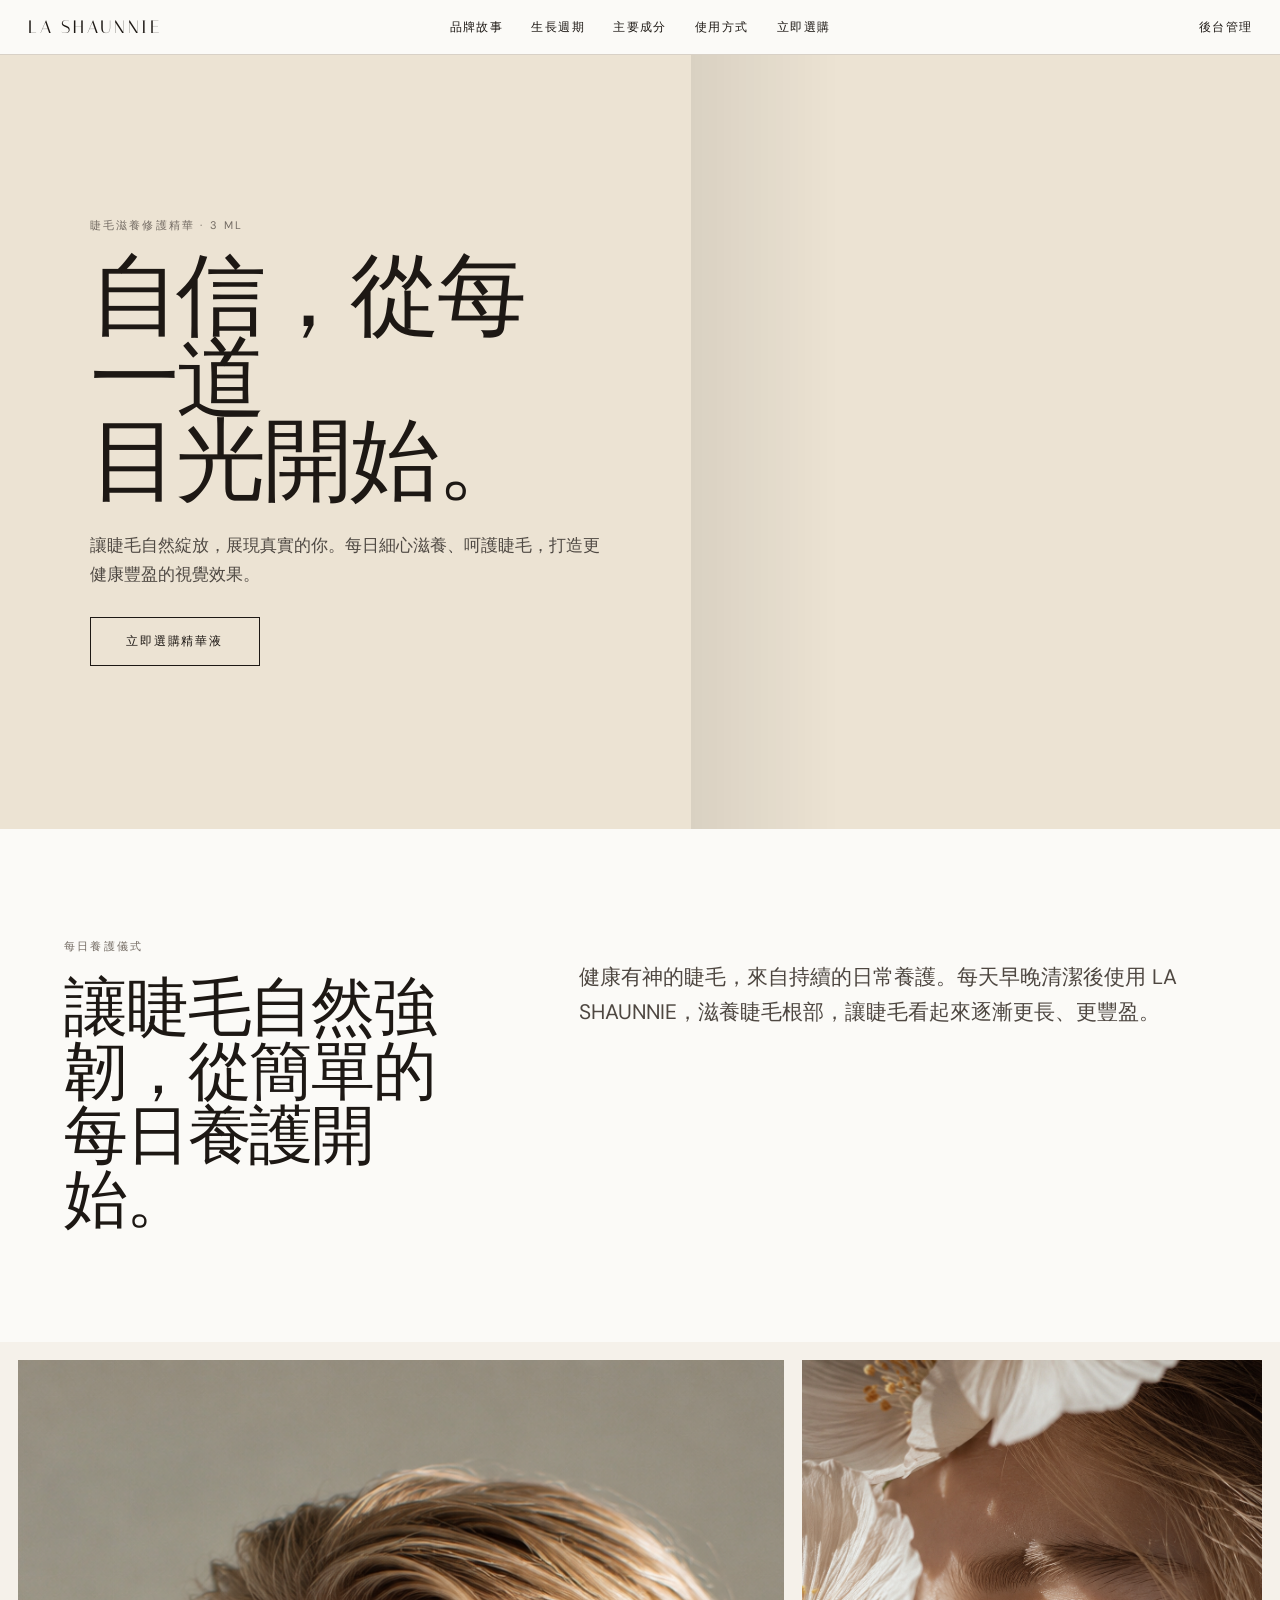
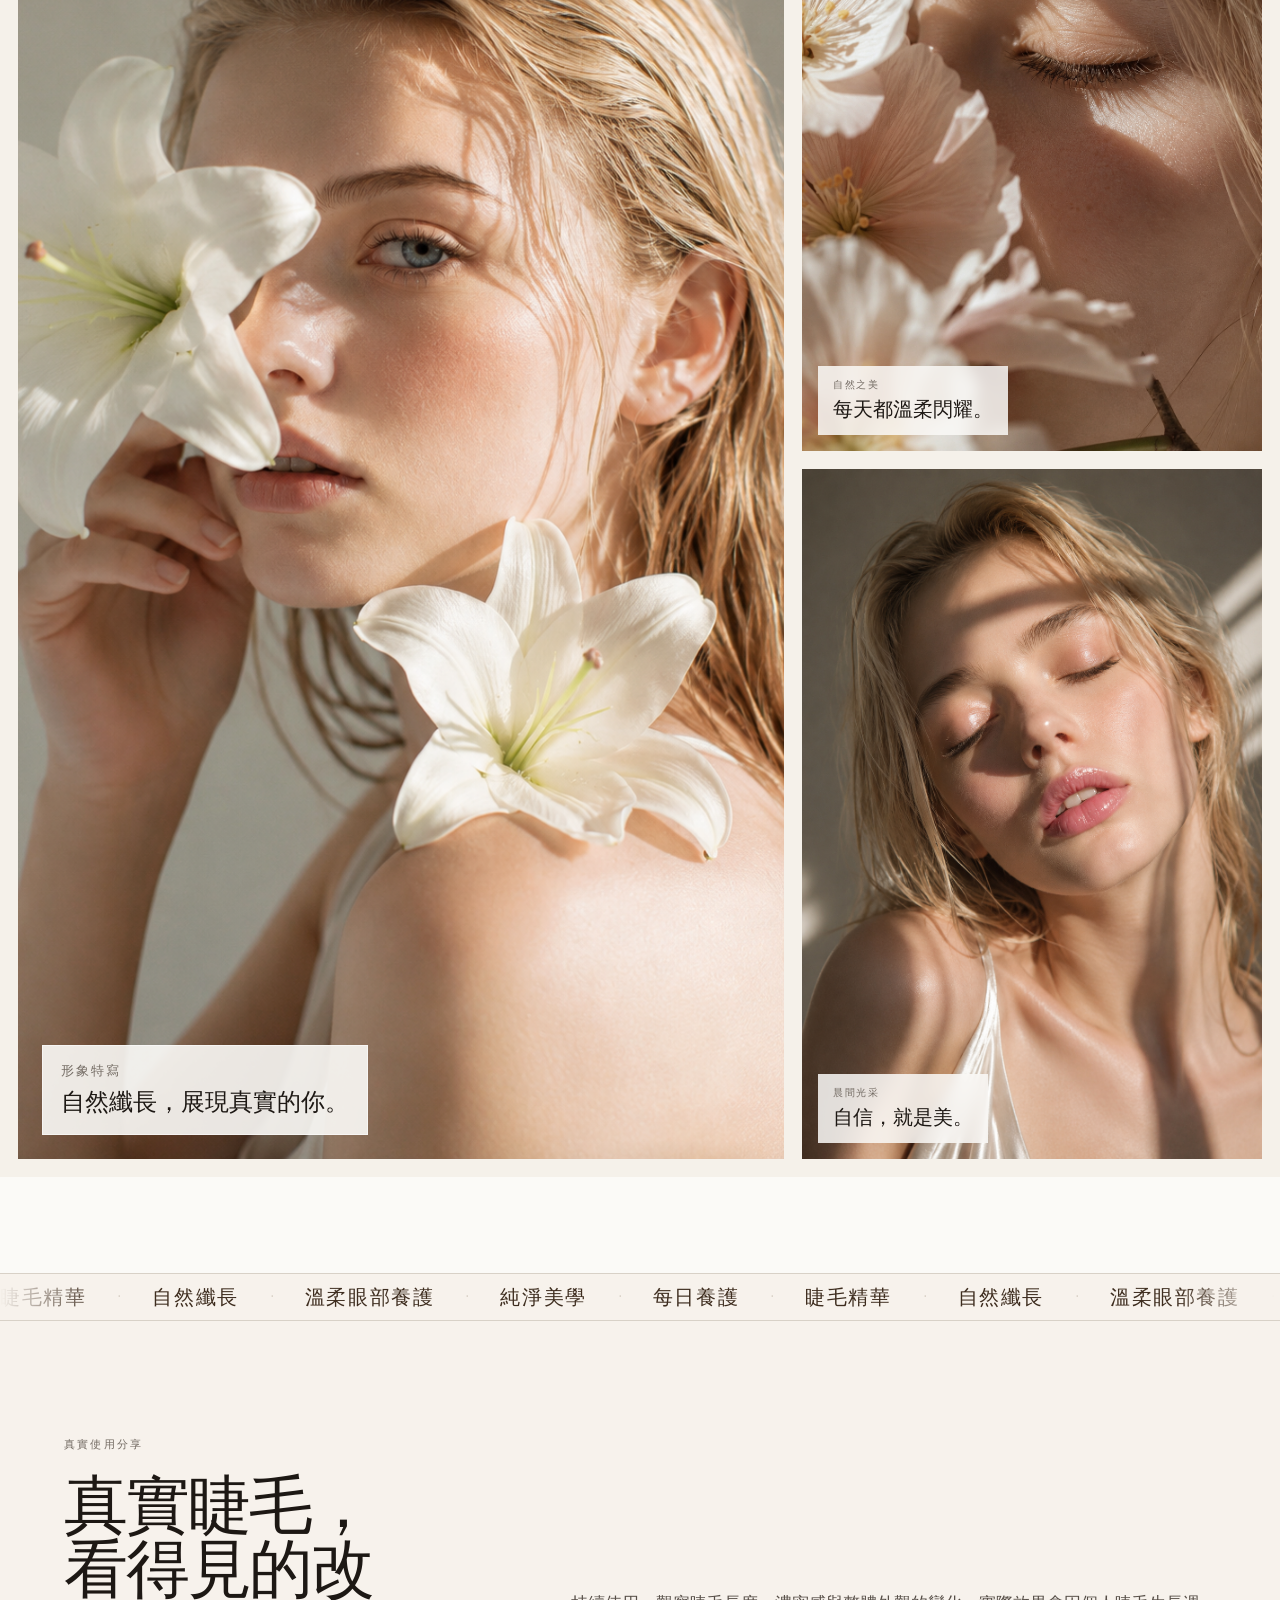
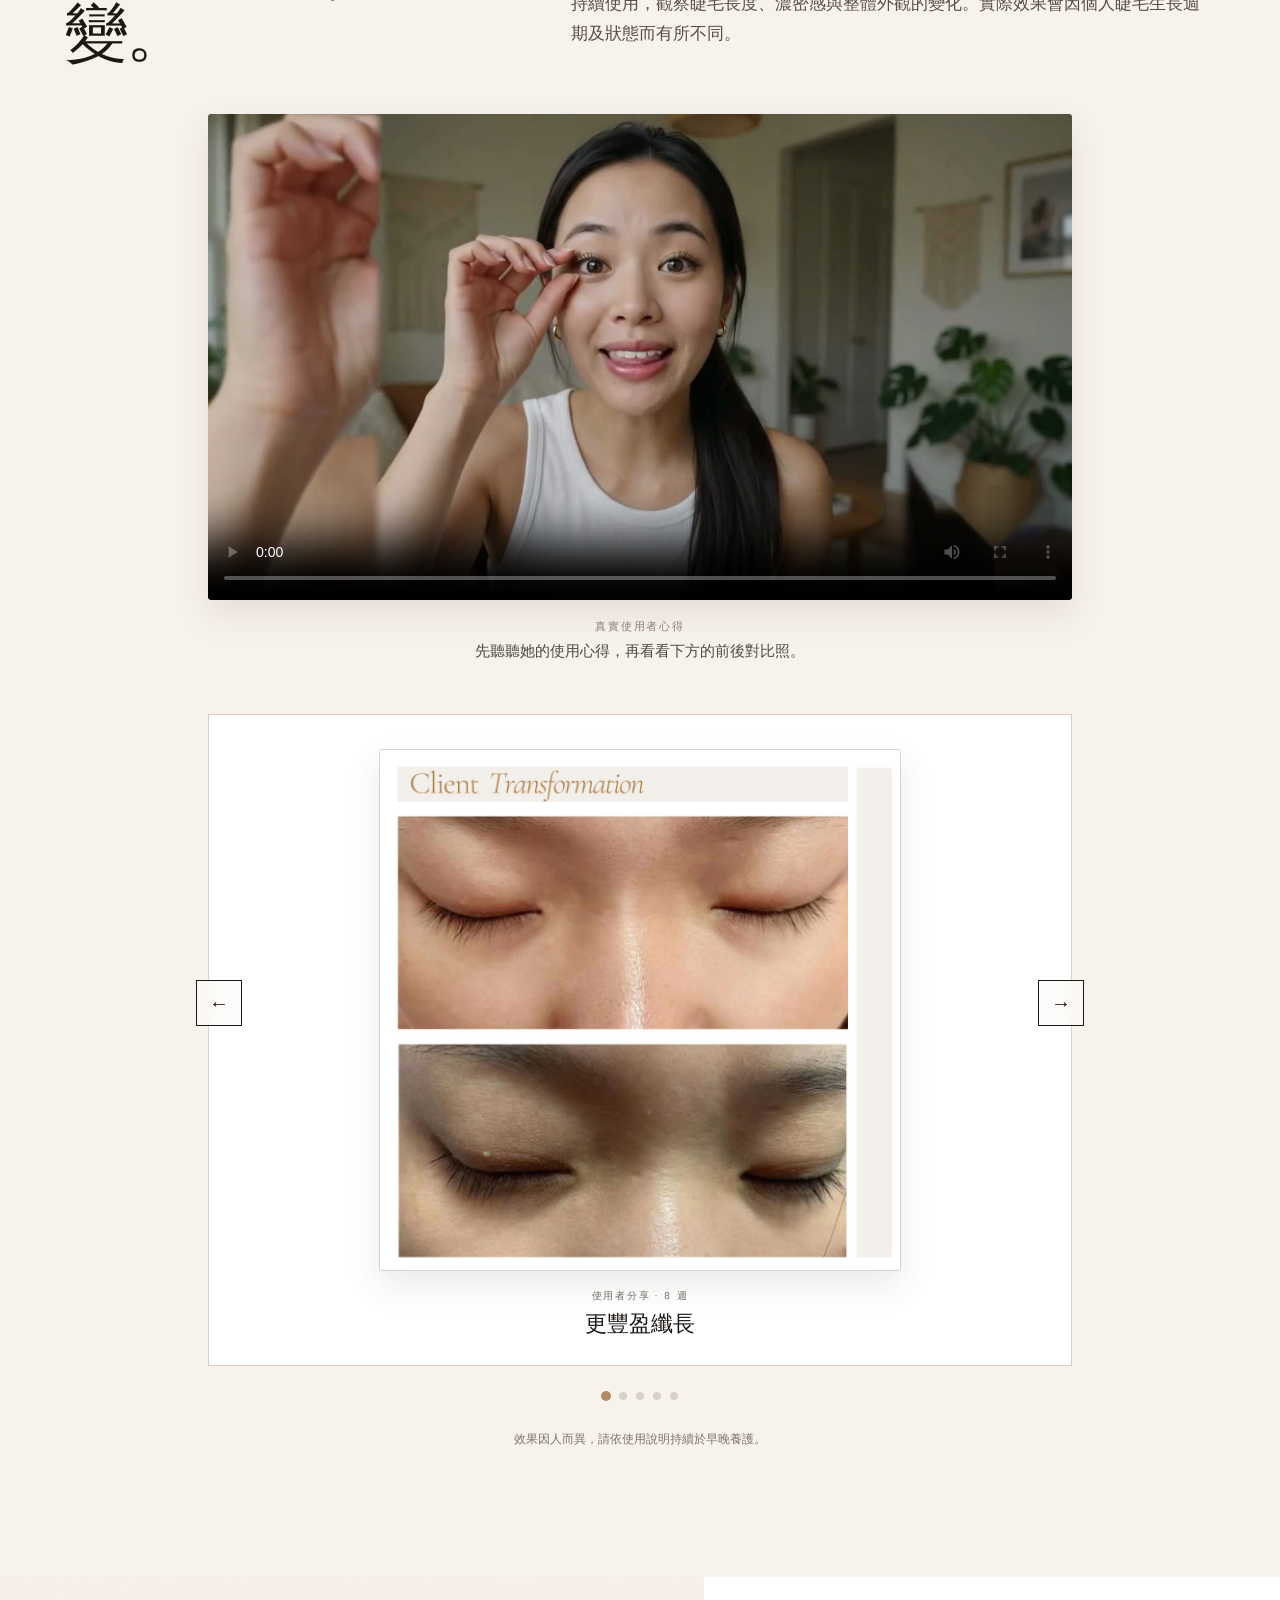
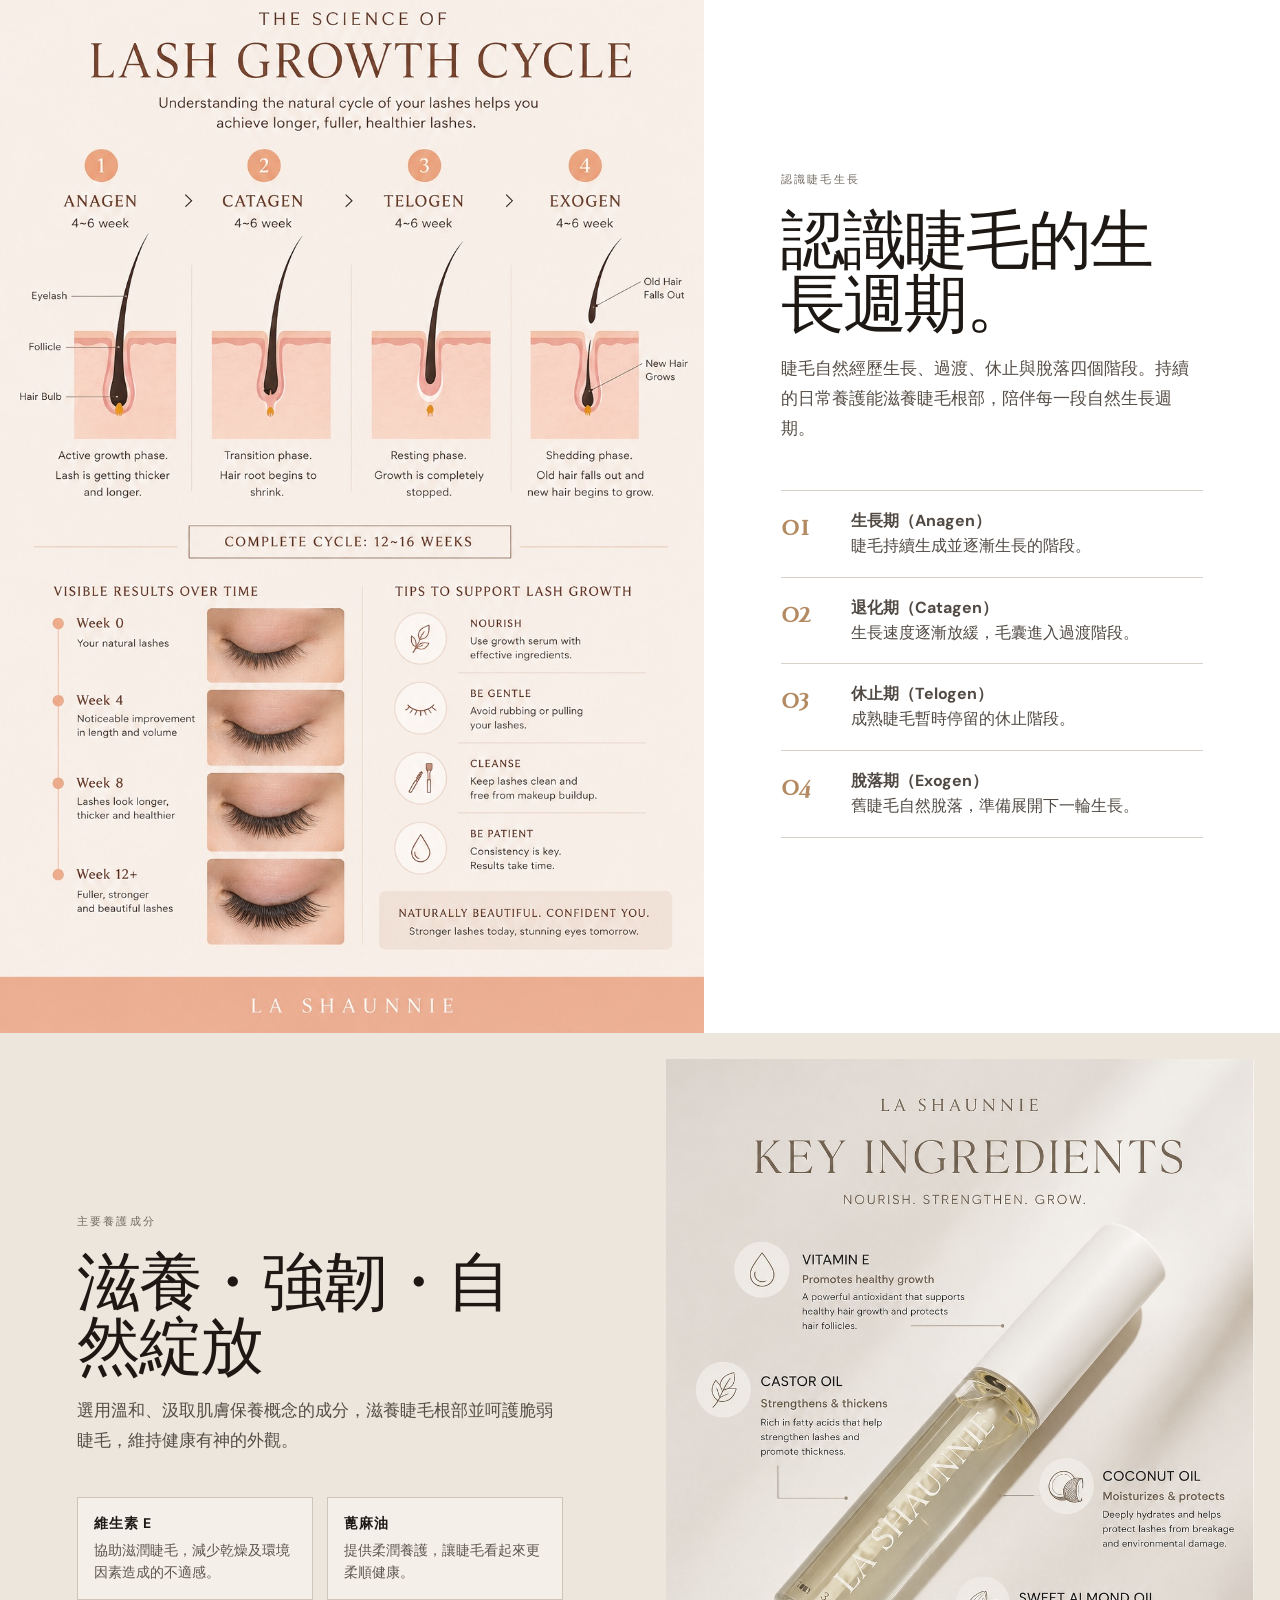
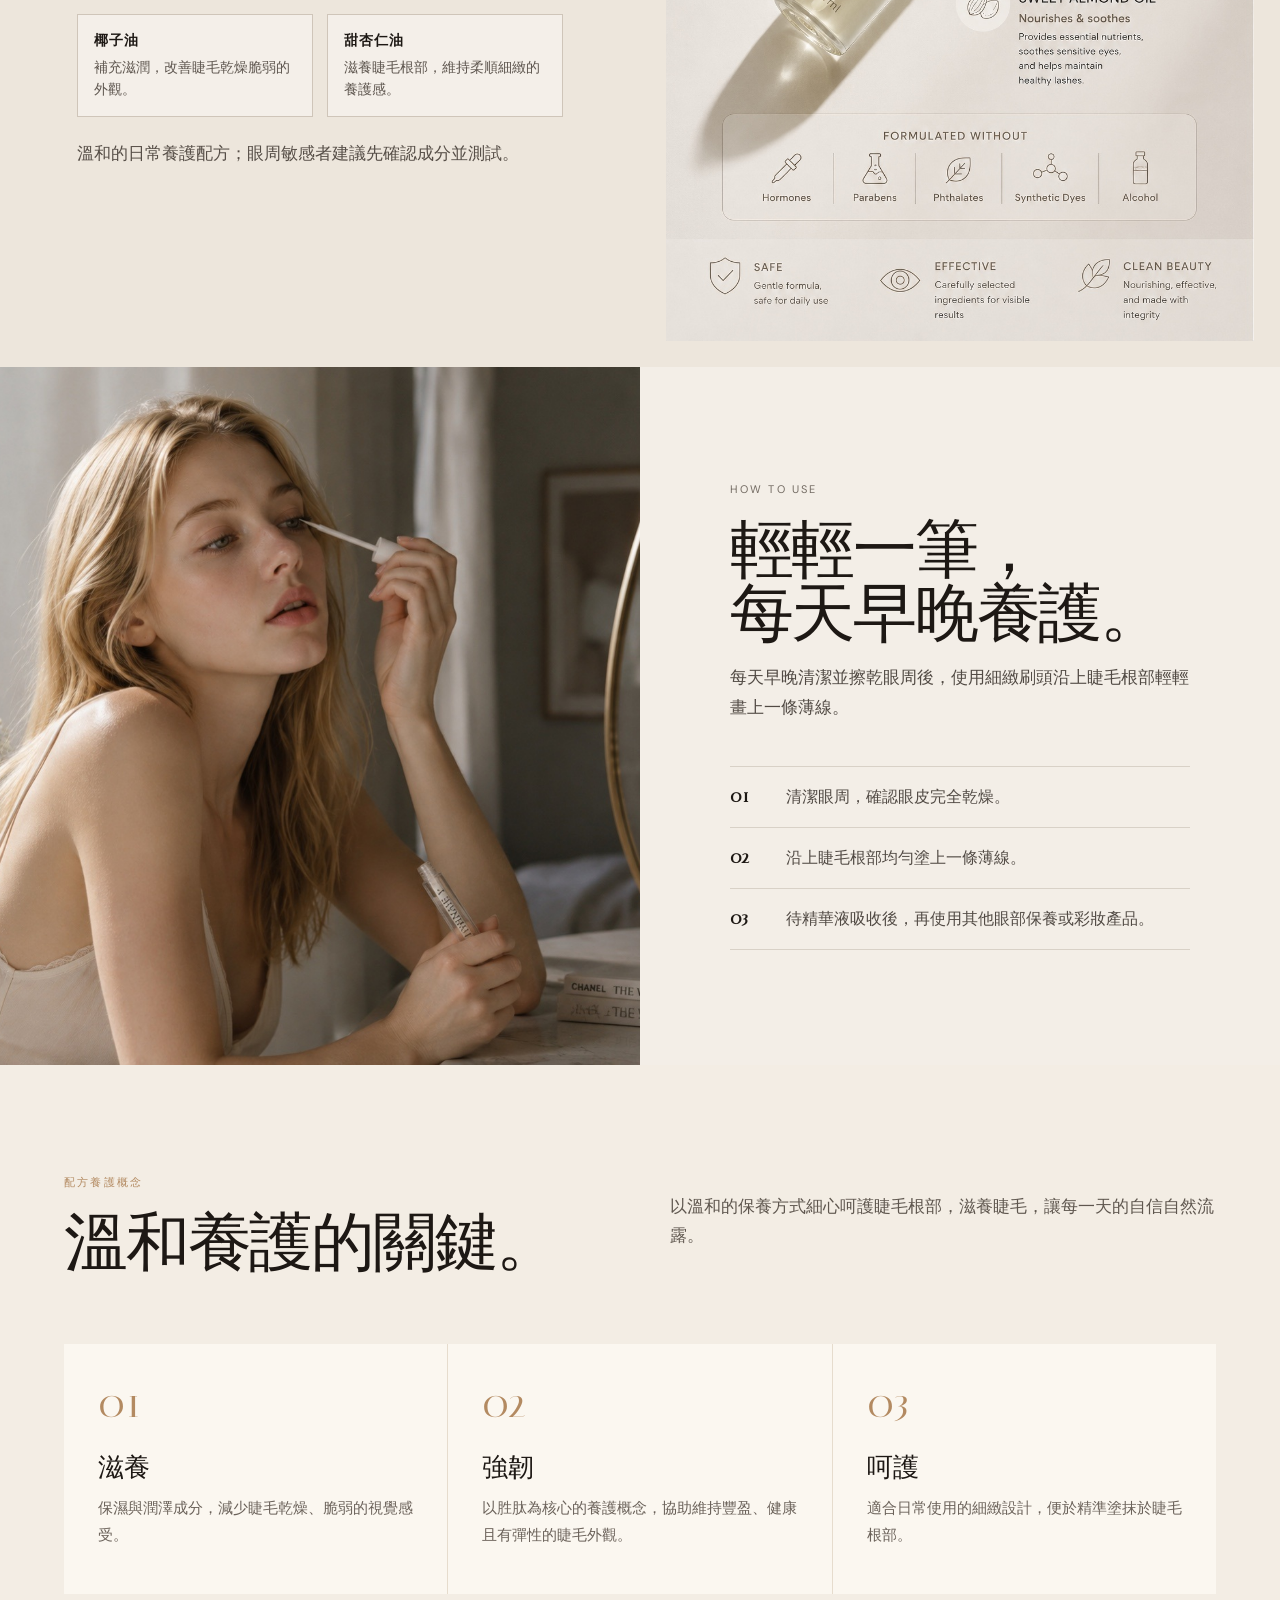
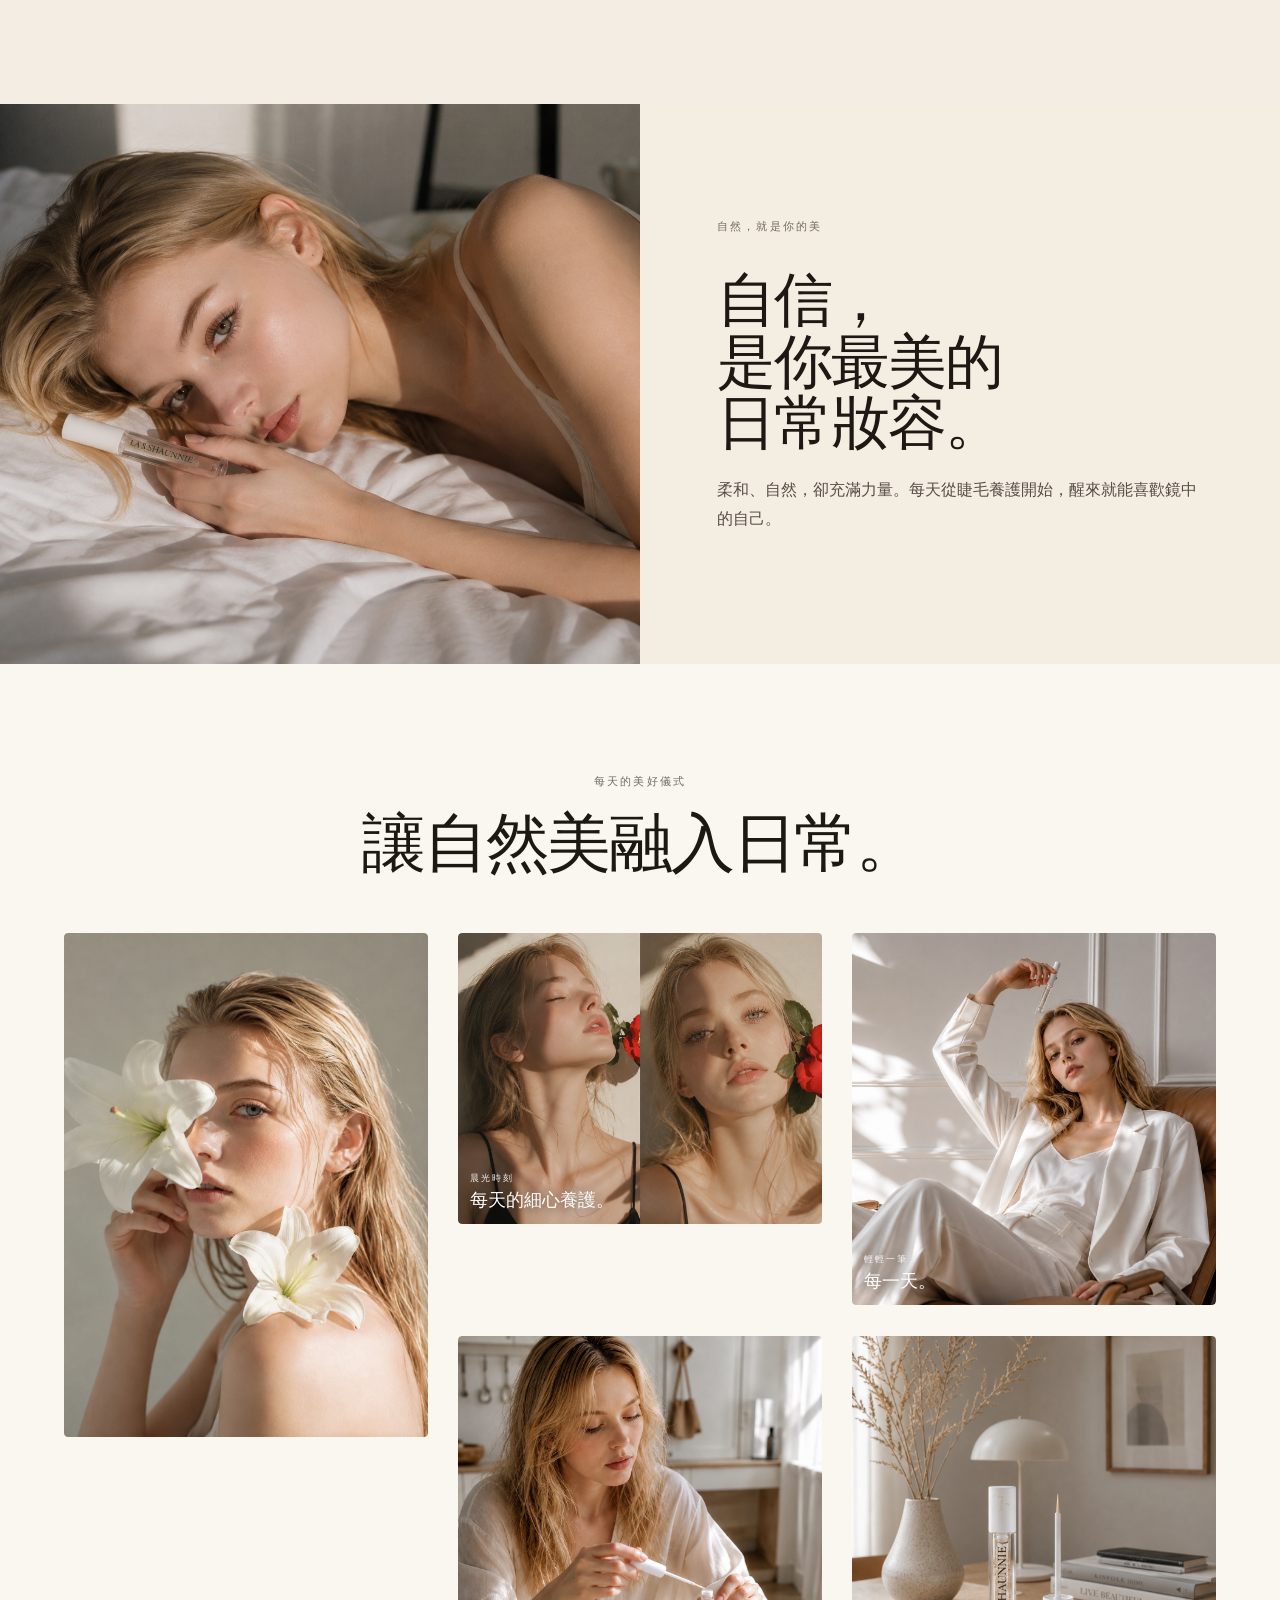
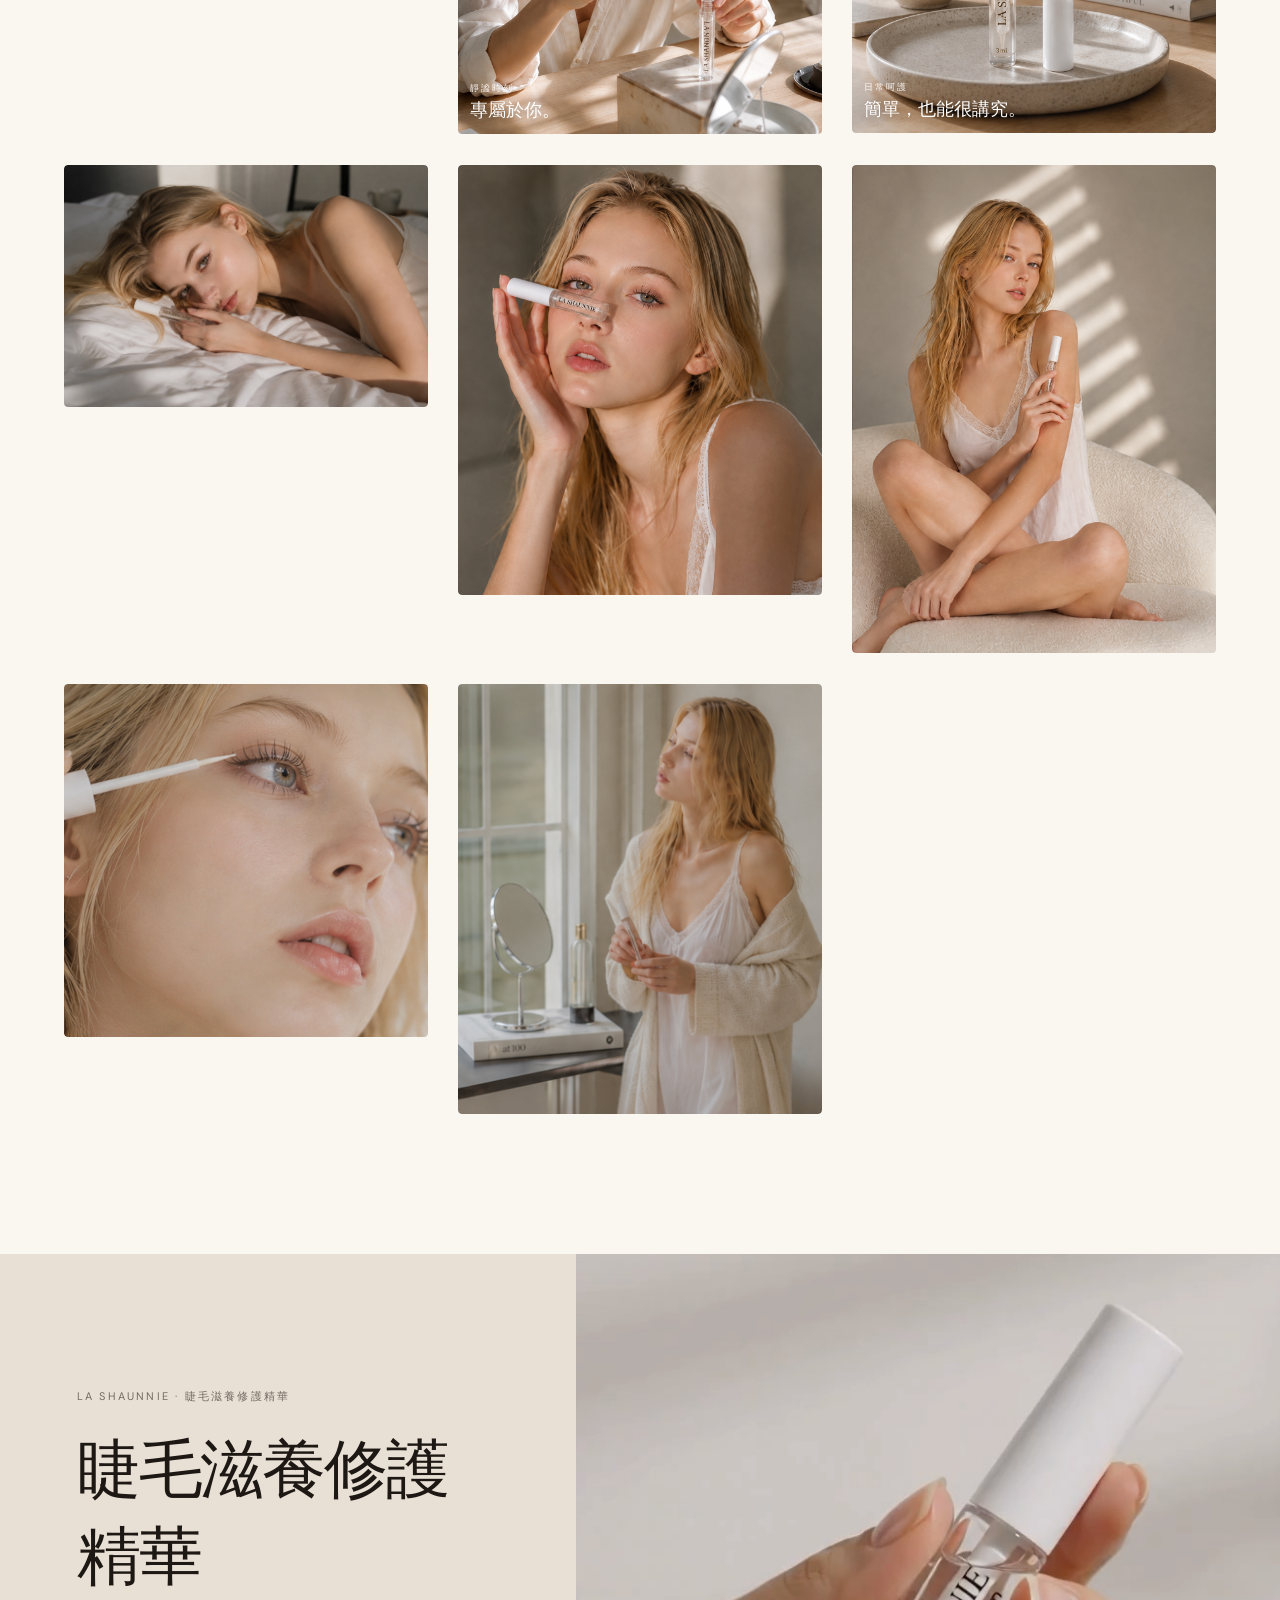
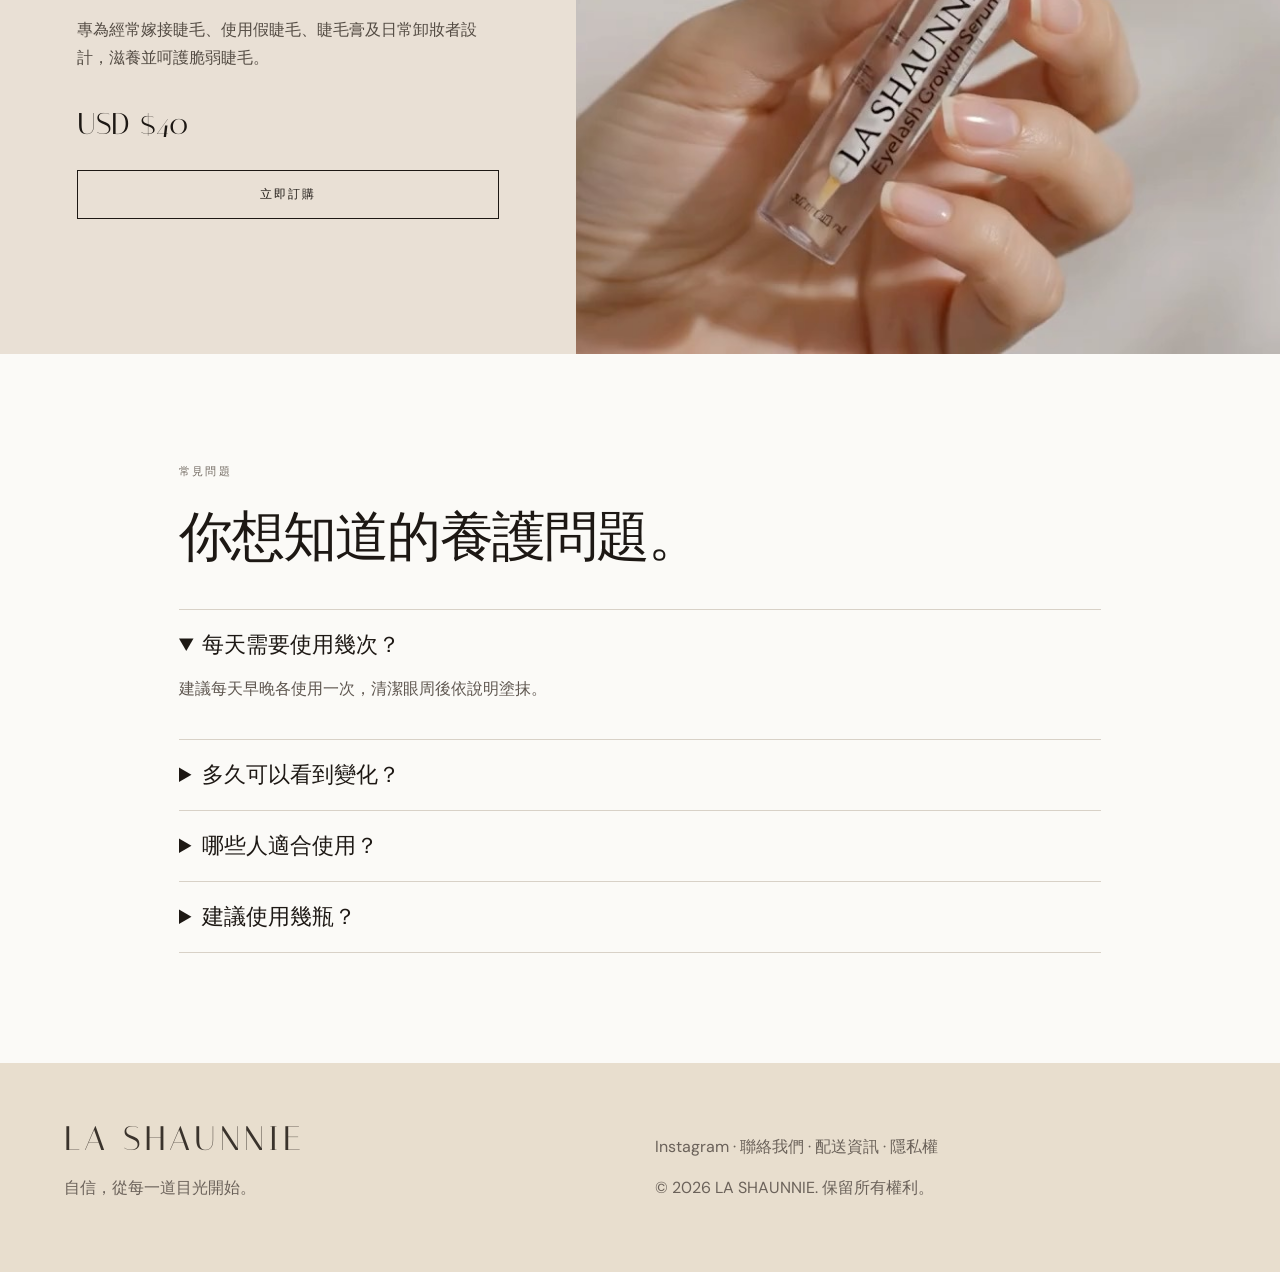
==== index.html @ cc683fc0 "localize LA SHAUNNIE storefront to Traditional Chinese" ====
<!DOCTYPE html>
<html lang="zh-Hant">
<head>
<!-- Standalone single-file version: all images are embedded as Base64 data URIs. -->
<meta charset="UTF-8">
<meta name="viewport" content="width=device-width,initial-scale=1">
<title>LA SHAUNNIE｜睫毛滋養修護精華</title>
<meta name="description" content="LA SHAUNNIE 睫毛滋養修護精華，日常呵護睫毛根部，滋養脆弱睫毛，打造自然有神的雙眸。了解成分、使用方式及真實使用者分享。">
<link rel="preconnect" href="https://fonts.googleapis.com">
<link rel="preconnect" href="https://fonts.gstatic.com" crossorigin>
<link href="https://fonts.googleapis.com/css2?family=DM+Sans:wght@300;400;500&family=Italiana&display=swap" rel="stylesheet">
<style>
:root{
  --ink:#1d1814;--ivory:#f5f1ea;--paper:#fbfaf7;--tan:#d7c5ad;
  --line:#d8d1c7;--muted:#736b63;--accent:#b38a61;
}
*{box-sizing:border-box} html{scroll-behavior:smooth}
body{margin:0;background:var(--paper);color:var(--ink);font-family:"DM Sans",Arial,Helvetica,sans-serif}
img{display:block;width:100%;height:100%;object-fit:cover}
a{text-decoration:none;color:inherit}
header{
  position:sticky;top:0;z-index:20;display:grid;grid-template-columns:1fr auto 1fr;
  align-items:center;padding:16px 28px;background:rgba(251,250,247,.92);
  backdrop-filter:blur(14px);border-bottom:1px solid var(--line)
}
.logo{font-family:"Italiana",Georgia,serif;letter-spacing:.15em;font-size:18px}
nav{display:flex;gap:28px;font-size:12px;letter-spacing:.12em;text-transform:uppercase}
.actions{text-align:right;font-size:12px;letter-spacing:.1em;text-transform:uppercase}
.hero{min-height:86vh;display:grid;grid-template-columns:1.08fr .92fr;background:#eee7dd}
.hero-copy{display:flex;flex-direction:column;justify-content:center;padding:7vw}
.eyebrow{font-size:11px;letter-spacing:.2em;text-transform:uppercase;color:var(--muted);margin-bottom:22px}
h1,h2,h3{font-family:"Italiana",Georgia,serif;font-weight:400;margin:0}
h1{font-size:clamp(48px,7vw,110px);line-height:.92;letter-spacing:-.045em}
.hero-copy p{max-width:520px;font-size:17px;line-height:1.7;color:#4f4943;margin:28px 0}
.btn{display:inline-flex;align-items:center;justify-content:center;min-width:170px;padding:15px 24px;border:1px solid var(--ink);font-size:12px;letter-spacing:.15em;text-transform:uppercase}
.hero-media{position:relative;overflow:hidden}
.hero-media:after{content:"";position:absolute;inset:0;background:linear-gradient(90deg,rgba(0,0,0,.08),transparent 25%)}
.section{padding:110px 5vw}
.intro{display:grid;grid-template-columns:.8fr 1.2fr;gap:7vw;align-items:start}
.intro h2{font-size:clamp(42px,5vw,78px);line-height:1}
.intro p{font-size:21px;line-height:1.65;color:#4e4741;max-width:740px}
.editorial{display:grid;grid-template-columns:1.25fr .75fr;gap:18px;background:var(--ivory);padding:18px}
.editorial-main{min-height:720px;position:relative}
.editorial-side{display:grid;grid-template-rows:1fr 1fr;gap:18px}
.caption{
  position:absolute;left:24px;bottom:24px;background:rgba(251,250,247,.9);
  padding:16px 18px;max-width:330px;border:1px solid rgba(255,255,255,.55)
}
.caption small{display:block;text-transform:uppercase;letter-spacing:.16em;margin-bottom:6px;color:var(--muted)}
.caption strong{font-family:"Italiana",Georgia,serif;font-weight:400;font-size:24px}
.split{display:grid;grid-template-columns:1fr 1fr;min-height:680px}
.split-copy{padding:9vw 7vw;display:flex;flex-direction:column;justify-content:center;background:#f3eee7}
.split-copy h2{font-size:clamp(42px,5vw,78px);line-height:1}
.split-copy p{font-size:17px;line-height:1.75;color:#514a44;max-width:560px}
.steps{margin-top:26px;border-top:1px solid var(--line)}
.step{display:grid;grid-template-columns:38px 1fr;gap:18px;padding:18px 0;border-bottom:1px solid var(--line)}
.step b{font-family:"Italiana",Georgia,serif;font-size:18px}
.step span{line-height:1.5;color:#514a44}
.science{background:#20221f;color:white;padding:110px 5vw}
.science-head{display:grid;grid-template-columns:1fr 1fr;gap:60px;margin-bottom:70px}
.science h2{font-size:clamp(44px,5vw,80px);line-height:.98}
.science p{color:#d6d6d0;line-height:1.75;font-size:17px}
.ingredients{display:grid;grid-template-columns:repeat(3,1fr);gap:1px;background:#555}
.ingredient{background:#2a2d29;padding:34px;min-height:250px}
.ingredient .num{font-family:"Italiana",Georgia,serif;font-size:42px;color:#cab69b}
.ingredient h3{font-size:26px;margin:22px 0 10px}
.ingredient p{font-size:15px;margin:0;color:#c9cbc6}
.gallery{display:grid;grid-template-columns:1.2fr .8fr .8fr;grid-auto-rows:330px;gap:12px;padding:12px}
.gallery .tall{grid-row:span 2}
.gallery .wide{grid-column:span 2}
.product-band{display:grid;grid-template-columns:.9fr 1.1fr;background:#e9e0d5;min-height:700px}
.product-copy{padding:8vw 6vw;display:flex;flex-direction:column;justify-content:center}
.product-copy h2{font-size:clamp(44px,5vw,78px)}
.product-copy p{line-height:1.75;color:#544c44;max-width:520px}
.price{font-family:"Italiana",Georgia,serif;font-size:30px;margin:18px 0 28px}
.faq{max-width:1050px;margin:auto;padding:110px 5vw}
.faq h2{font-size:54px;margin-bottom:35px}
details{border-top:1px solid var(--line);padding:20px 0}
details:last-child{border-bottom:1px solid var(--line)}
summary{cursor:pointer;font-family:"Italiana",Georgia,serif;font-size:22px}
details p{max-width:760px;line-height:1.65;color:#5f5750}
footer{padding:55px 5vw;background:#171512;color:#eee8df;display:grid;grid-template-columns:1fr 1fr;gap:30px}
footer .brand{font-family:"Italiana",Georgia,serif;font-size:34px;letter-spacing:.12em}
footer p{color:#aaa39b;max-width:480px;line-height:1.6}
@media(max-width:900px){
  header{grid-template-columns:1fr auto} nav{display:none}.actions{display:none}
  .hero,.intro,.editorial,.split,.science-head,.product-band{grid-template-columns:1fr}
  .hero-media{min-height:65vh}.editorial-main{min-height:560px}.editorial-side{grid-template-columns:1fr 1fr;grid-template-rows:none}
  .ingredients{grid-template-columns:1fr}.gallery{grid-template-columns:1fr 1fr}.gallery .wide{grid-column:span 2}
}
@media(max-width:600px){
  .section,.science,.faq{padding:78px 22px}
  .hero-copy{padding:70px 24px}.hero{min-height:auto}
  .editorial{grid-template-columns:1fr}.editorial-side{grid-template-columns:1fr}.gallery{grid-template-columns:1fr}
  .gallery .wide,.gallery .tall{grid-column:auto;grid-row:auto}.gallery>*{min-height:380px}
  footer{grid-template-columns:1fr}
}

.results-section{padding:clamp(72px,9vw,126px) 5vw;background:#f7f2ec}
.results-head{display:grid;grid-template-columns:.8fr 1.2fr;gap:6vw;align-items:end;margin-bottom:46px}
.results-head h2,.cycle-copy h2,.ingredient-copy h2{font-size:clamp(42px,5vw,78px);line-height:1}
.results-head p,.cycle-copy p,.ingredient-copy p{font-size:17px;line-height:1.75;color:#564e47}
.result-grid{display:grid;grid-template-columns:repeat(3,1fr);gap:18px}
.result-card{background:#fff;border:1px solid var(--line)}
.result-card img{aspect-ratio:1/1;object-fit:cover}
.result-meta{padding:18px}
.result-meta small{display:block;text-transform:uppercase;letter-spacing:.16em;color:var(--muted);margin-bottom:6px}
.result-meta strong{font-family:"Italiana",Georgia,serif;font-weight:400;font-size:24px}
.disclaimer{margin-top:22px;font-size:12px;line-height:1.6;color:#7c746d}
.cycle-section{display:grid;grid-template-columns:1.1fr .9fr;min-height:760px;background:#fff;align-items:stretch}
.cycle-visual{background:#f2e9df;padding:0;display:flex;align-items:center;justify-content:center;overflow:hidden}
.cycle-visual img{width:100%;height:100%;object-fit:contain;object-position:center}
.cycle-copy{padding:8vw 6vw;display:flex;flex-direction:column;justify-content:center}
.cycle-points{margin-top:30px}
.cycle-point{display:grid;grid-template-columns:54px 1fr;gap:16px;padding:18px 0;border-top:1px solid var(--line)}
.cycle-point:last-child{border-bottom:1px solid var(--line)}
.cycle-point b{font-family:"Italiana",Georgia,serif;font-size:28px;color:var(--accent)}
.cycle-point span{line-height:1.55;color:#514a44}
.ingredient-feature{display:grid;grid-template-columns:1fr 1fr;background:#ede6dc;min-height:760px}
.ingredient-image{padding:26px;display:flex;align-items:center;justify-content:center}
.ingredient-image img{height:auto;max-height:100%;object-fit:contain}
.ingredient-copy{padding:8vw 6vw;display:flex;flex-direction:column;justify-content:center}
.ingredient-list{margin-top:24px;display:grid;grid-template-columns:1fr 1fr;gap:14px}
.ingredient-chip{padding:16px;border:1px solid #cfc5b9;background:rgba(255,255,255,.35)}
.ingredient-chip b{display:block;font-size:14px;letter-spacing:.08em;text-transform:uppercase;margin-bottom:6px}
.ingredient-chip span{font-size:14px;line-height:1.5;color:#5e564f}
@media(max-width:900px){
  .results-head,.cycle-section,.ingredient-feature{grid-template-columns:1fr}
  .result-grid{grid-template-columns:1fr}
  .cycle-visual,.ingredient-image{min-height:auto;padding:18px}.cycle-visual{overflow:visible}.cycle-visual img{height:auto;object-fit:contain}
  .ingredient-list{grid-template-columns:1fr}
}

/* ===== Motion layer (from UI DEMO) ===== */
body.loading{overflow:hidden}
.loader{position:fixed;inset:0;background:#ece3d3;color:var(--ink);z-index:9999;display:grid;place-items:center;transition:opacity .8s ease,visibility .8s ease}
.loader.hidden{opacity:0;visibility:hidden}
.loader-inner{text-align:center}
.loader-logo{font-family:"Italiana",Georgia,serif;letter-spacing:.16em;font-size:clamp(34px,7vw,86px);opacity:0;animation:logoIn 1.6s .15s forwards}
.loader-line{width:0;height:1px;background:var(--ink);margin:26px auto 0;animation:lineIn 1.5s .45s forwards}
.loader-copy{margin-top:18px;font-size:10px;letter-spacing:.35em;text-transform:uppercase;opacity:0;animation:fadeIn 1.2s .8s forwards}
@keyframes logoIn{from{opacity:0;filter:blur(12px)}to{opacity:1;filter:blur(0)}}
@keyframes lineIn{to{width:170px}}
@keyframes fadeIn{to{opacity:.65}}

/* nav scroll shrink */
header{transition:padding .35s ease,box-shadow .35s ease}
header.scrolled{padding-top:9px;padding-bottom:9px;box-shadow:0 1px 0 var(--line)}

/* hero — beige base + slow zoom */
.hero{background:#ece3d3}
.hero-media video{width:100%;height:100%;object-fit:cover;display:block;animation:heroZoom 16s ease-out forwards}
@keyframes heroZoom{from{transform:scale(1)}to{transform:scale(1.08)}}

/* hero copy entrance (after loader) */
.hero-copy .eyebrow,.hero-copy h1,.hero-copy p,.hero-copy>div{opacity:0;animation:heroUp .9s ease forwards}
.hero-copy .eyebrow{animation-delay:2.05s}
.hero-copy h1{animation-delay:2.2s}
.hero-copy p{animation-delay:2.4s}
.hero-copy>div{animation-delay:2.55s}
@keyframes heroUp{from{opacity:0;transform:translateY(24px)}to{opacity:1;transform:none}}

/* button + hover transitions */
.btn{transition:transform .3s ease,background .3s ease,color .3s ease}
.btn:hover{transform:translateY(-2px);background:var(--ink);color:var(--paper)}
.result-card,.gallery>*,.product-band,.editorial-main,.editorial-side>*{overflow:hidden}
.result-card img,.gallery img,.product-band img,.ingredient-image img,.editorial img{transition:transform .6s ease}
.result-card:hover img,.gallery>*:hover img,.editorial-main:hover img,.editorial-side>*:hover img{transform:scale(1.05)}
.product-band:hover img,.ingredient-feature:hover .ingredient-image img{transform:scale(1.03)}
.step{transition:background .3s ease}
.step:hover{background:#efe4d8}
.ingredient-chip{transition:background .25s ease,transform .25s ease}
.ingredient-chip:hover{background:rgba(255,255,255,.7);transform:translateY(-2px)}
.ingredient{transition:background .25s ease}
.ingredient:hover{background:#33362f}

/* reveal on scroll */
.reveal{opacity:0;transform:translateY(30px);transition:opacity .8s ease,transform .8s ease}
.reveal.visible{opacity:1;transform:none}

@media (prefers-reduced-motion: reduce){
  .reveal{opacity:1;transform:none;transition:none}
  .hero-media video,.hero-copy .eyebrow,.hero-copy h1,.hero-copy p,.hero-copy>div{animation:none;opacity:1}
  .loader{display:none}
}

/* ===== Soft redesign: remove dark blocks, add lifestyle ===== */
.science{background:#f3ede4;color:var(--ink)}
.science p{color:#5f574f}
.science .ingredients{background:#e6dccd}
.science .ingredient{background:#fbf7f0}
.science .ingredient:hover{background:#fffdf9}
.science .ingredient .num{color:var(--accent)}
.science .ingredient h3{color:var(--ink)}
.science .ingredient p{color:#6b625a}
.science .eyebrow{color:var(--accent)!important}
footer{background:#e8dece;color:#3a332c}
footer p{color:#6b625a}

/* editorial mood cells + captions */
.editorial-side .ed-cell{position:relative;overflow:hidden}
.editorial-side .ed-cell img{width:100%;height:100%;object-fit:cover}
.img-note{position:absolute;left:16px;bottom:16px;background:rgba(251,250,247,.86);backdrop-filter:blur(6px);padding:12px 15px;max-width:74%}
.img-note small{display:block;text-transform:uppercase;letter-spacing:.16em;font-size:10px;color:var(--muted);margin-bottom:4px}
.img-note b{font-family:"Italiana",Georgia,serif;font-weight:400;font-size:20px}

/* Confidence band */
.confidence{display:grid;grid-template-columns:1fr 1fr;background:#f4ede2;min-height:560px}
.confidence-media{overflow:hidden}
.confidence-media img{width:100%;height:100%;object-fit:cover;transition:transform .6s ease}
.confidence:hover .confidence-media img{transform:scale(1.04)}
.confidence-copy{padding:8vw 6vw;display:flex;flex-direction:column;justify-content:center}
.confidence-copy h2{font-family:"Italiana",Georgia,serif;font-weight:400;font-size:clamp(38px,4.6vw,70px);line-height:1.04;margin:14px 0 0}
.confidence-copy p{font-size:16px;line-height:1.8;color:#564e47;max-width:500px;margin-top:22px}

/* Lifestyle gallery — irregular collage with no fixed image heights */
.life{padding:110px 5vw;background:#faf6f0}
.life-head{max-width:1050px;margin:0 auto 46px;text-align:center}
.life-head .eyebrow{color:var(--muted)}
.life-head h2{font-family:"Italiana",Georgia,serif;font-weight:400;font-size:clamp(40px,5vw,72px);line-height:1.02;margin:.25em 0 0}
.life-grid{display:grid;grid-template-columns:repeat(3,1fr);grid-template-areas:"portrait tray lash" "portrait vanity flat" "suit one two" "eight ten .";gap:clamp(20px,2.4vw,32px);max-width:1320px;margin:0 auto;padding:10px 0 30px;align-items:start}
.life-item{position:relative;display:block;min-width:0;margin:0;background:#efe7db;border-radius:4px;overflow:hidden;transition:opacity .8s ease,transform .8s cubic-bezier(.22,.61,.36,1),box-shadow .35s ease}
.li-portrait{grid-area:portrait}
.li-tray{grid-area:tray}
.li-lash{grid-area:lash}
.li-vanity{grid-area:vanity}
.li-flat{grid-area:flat}
.li-suit{grid-area:suit}
.life-item:nth-child(7){grid-area:one}
.life-item:nth-child(8){grid-area:two}
.life-item:nth-child(9){grid-area:eight}
.life-item:nth-child(10){grid-area:ten}
.life-item img{display:block;width:100%;height:auto;max-height:520px;object-fit:contain;border-radius:4px;transition:none;background:#efe7db}
.life-item:hover{z-index:4;box-shadow:0 18px 38px rgba(62,45,31,.16);transform:translateY(-6px)}
.life-item:hover img{transform:none}
.life-item.reveal{opacity:0;transform:translateY(34px)}
.life-item.reveal.visible{opacity:1;transform:translateY(0)}
.life-item:nth-child(2){transition-delay:.08s}.life-item:nth-child(3){transition-delay:.16s}.life-item:nth-child(4){transition-delay:.24s}
.life-item:nth-child(5){transition-delay:.32s}.life-item:nth-child(6){transition-delay:.4s}.life-item:nth-child(7){transition-delay:.48s}
.life-item:nth-child(8){transition-delay:.56s}.life-item:nth-child(9){transition-delay:.64s}.life-item:nth-child(10){transition-delay:.72s}
.life-cap{position:absolute;left:12px;right:12px;bottom:12px;color:#fff;font-family:"Italiana",Georgia,serif;font-size:18px;text-shadow:0 1px 14px rgba(0,0,0,.5)}
.life-cap small{display:block;font-family:"DM Sans",sans-serif;font-size:9px;letter-spacing:.2em;text-transform:uppercase;opacity:.92;margin-bottom:3px}
@media(max-width:900px){
  .confidence{grid-template-columns:1fr}.confidence-media{min-height:420px}
  .life-grid{grid-template-columns:repeat(2,minmax(0,1fr));grid-template-areas:"portrait portrait" "tray lash" "vanity flat" "suit one" "two eight" "ten .";gap:16px}.life-item{margin-top:0!important}
}
@media(max-width:560px){
  .life-grid{grid-template-columns:1fr;grid-template-areas:"portrait" "tray" "lash" "vanity" "flat" "suit" "one" "two" "eight" "ten";gap:14px}.life-item{margin-top:0!important}.life-cap{font-size:15px;left:8px;right:8px;bottom:8px}
}

/* ===== Carousel (before/after + lifestyle) ===== */
.carousel{position:relative;max-width:1100px;margin:40px auto 0}
.car-viewport{overflow:hidden}
.car-track{display:flex;transition:transform .65s cubic-bezier(.22,.61,.36,1);will-change:transform}
.car-slide{min-width:100%;display:flex;justify-content:center;padding:0 12px}
.rc,.ls{margin:0;text-align:center}
.rc img{max-width:min(86vw,440px);width:auto;height:auto;max-height:66vh;display:block;margin:0 auto;background:#fff;border:1px solid var(--line);border-radius:2px}
.ls img{max-width:min(88vw,600px);width:auto;height:auto;max-height:70vh;display:block;margin:0 auto;border-radius:2px}
.rc figcaption,.ls figcaption{margin-top:18px}
.rc figcaption small,.ls figcaption small{display:block;text-transform:uppercase;letter-spacing:.18em;font-size:10px;color:var(--muted);margin-bottom:6px}
.rc figcaption strong,.ls figcaption strong{font-family:"Italiana",Georgia,serif;font-weight:400;font-size:24px}
.car-arrow{position:absolute;top:44%;transform:translateY(-50%);width:46px;height:46px;border:1px solid var(--ink);background:rgba(251,250,247,.72);backdrop-filter:blur(6px);color:var(--ink);cursor:pointer;font-size:20px;line-height:1;z-index:3;transition:background .25s ease,transform .25s ease}
.car-arrow:hover{background:var(--ink);color:var(--paper)}
.car-arrow.prev{left:6px}.car-arrow.next{right:6px}
.car-dots{display:flex;gap:9px;justify-content:center;margin-top:26px}
.car-dots button{width:8px;height:8px;border-radius:50%;border:0;background:var(--line);cursor:pointer;padding:0;transition:background .25s ease,transform .25s ease}
.car-dots button.active{background:var(--accent);transform:scale(1.25)}
.results-section .disclaimer{text-align:center;margin-top:30px}
@media(max-width:560px){.car-arrow{width:40px;height:40px;font-size:18px}}
@media (prefers-reduced-motion: reduce){.car-track{transition:none}}

/* Before / after carousel uses the supplied image proportions without cropping. */
.results-carousel{max-width:900px;margin:clamp(28px,4vw,52px) auto 0;padding:0 18px}
.results-carousel .car-viewport{background:#fff;border:1px solid var(--line);padding:clamp(18px,3vw,34px) 0 26px}
.results-carousel .car-slide{padding:0 70px}
.results-carousel .rc{width:100%;margin:0;text-align:center}
.results-carousel .rc img{max-width:min(72vw,560px);max-height:58vh;width:auto;height:auto;object-fit:contain;background:#fff;margin:0 auto;box-shadow:0 14px 34px rgba(65,47,32,.1)}
.results-carousel .rc figcaption{margin-top:18px}
.results-carousel .rc figcaption strong{font-size:22px}
.results-carousel .car-arrow{top:42%}
@media(max-width:560px){.results-carousel{padding:0}.results-carousel .car-slide{padding:0 34px}.results-carousel .rc img{max-width:78vw;max-height:52vh}.results-carousel .car-viewport{padding-bottom:20px}}

/* ===== Testimonial video (between results-head and results-carousel) ===== */
.testimonial-video{max-width:900px;margin:clamp(32px,4vw,48px) auto 0;padding:0 18px}
.testimonial-video video{width:100%;height:auto;aspect-ratio:16/9;display:block;background:#000;border-radius:4px;box-shadow:0 14px 34px rgba(65,47,32,.1);overflow:hidden}
.testimonial-caption{text-align:center;margin-top:18px;color:#4f4943;font-size:15px;line-height:1.6}
.testimonial-caption small{display:block;letter-spacing:.18em;text-transform:uppercase;color:#8a7f74;font-size:11px;margin-bottom:4px}
@media(max-width:560px){.testimonial-video{padding:0}}

/* ===== Type-banner marquee (right-to-left) ===== */
.type-banner{background:#f7f2ec;border-top:1px solid var(--line);border-bottom:1px solid var(--line);overflow:hidden;padding:0;margin-top:96px;margin-bottom:0}
.marquee{position:relative;width:100%;overflow:hidden;display:flex;align-items:center;min-height:46px;mask-image:linear-gradient(90deg,transparent 0,#000 8%,#000 92%,transparent 100%);-webkit-mask-image:linear-gradient(90deg,transparent 0,#000 8%,#000 92%,transparent 100%)}
.marquee-track{display:inline-flex;align-items:center;gap:32px;white-space:nowrap;animation:marquee-rtl 32s linear infinite;will-change:transform}
.marquee-item{font-family:"Italiana",Georgia,serif;font-weight:400;font-size:clamp(15px,1.6vw,20px);line-height:1;letter-spacing:.08em;color:#3e2d1f}
.marquee-dot{font-family:"Italiana",Georgia,serif;font-size:clamp(15px,1.6vw,20px);line-height:1;color:#b9ad9f}
@keyframes marquee-rtl{from{transform:translateX(0)}to{transform:translateX(-50%)}}
.type-banner:hover .marquee-track{animation-play-state:paused}
@media (prefers-reduced-motion: reduce){.marquee-track{animation:none;transform:translateX(0)}}

/* Traditional Chinese typography */
body{font-family:"DM Sans","PingFang TC","Microsoft JhengHei","Noto Sans TC",Arial,sans-serif}
h1,h2,h3{font-family:"Italiana","Songti TC","Noto Serif TC","PMingLiU",Georgia,serif}
.hero-copy h1,.intro h2,.results-head h2,.cycle-copy h2,.ingredient-copy h2,.split-copy h2,.science h2,.confidence-copy h2,.life-head h2,.product-copy h2,.faq h2{letter-spacing:-.035em;overflow-wrap:anywhere}
</style>
</head>
<body class="loading">
<div class="loader"><div class="loader-inner"><div class="loader-logo">LA SHAUNNIE</div><div class="loader-line"></div><div class="loader-copy">睫毛滋養修護精華</div></div></div>
<header>
  <div class="logo">LA SHAUNNIE</div>
  <nav><a href="#story">品牌故事</a><a href="#cycle">生長週期</a><a href="#ingredients">主要成分</a><a href="#routine">使用方式</a><a href="#shop">立即選購</a></nav>
  <a class="actions" href="admin.html">後台管理</a>
</header>

<section class="hero">
  <div class="hero-copy">
    <div class="eyebrow">睫毛滋養修護精華 · 3 mL</div>
    <h1>自信，從每一道<br>目光開始。</h1>
    <p>讓睫毛自然綻放，展現真實的你。每日細心滋養、呵護睫毛，打造更健康豐盈的視覺效果。</p>
    <div><a class="btn" href="#shop">立即選購精華液</a></div>
  </div>
  <div class="hero-media"><video autoplay muted loop playsinline preload="auto" poster="data:," aria-hidden="true"><source src="img/la-shaunnie-banner.mp4" type="video/mp4"></video></div>
</section>

<section class="section intro" id="story">
  <div><div class="eyebrow">每日養護儀式</div><h2>讓睫毛自然強韌，從簡單的每日養護開始。</h2></div>
  <p>健康有神的睫毛，來自持續的日常養護。每天早晚清潔後使用 LA SHAUNNIE，滋養睫毛根部，讓睫毛看起來逐漸更長、更豐盈。</p>
</section>

<section class="editorial">
  <div class="editorial-main">
    <img src="[data-uri]" alt="自然妝感形象照">
    <div class="caption"><small>形象特寫</small><strong>自然纖長，展現真實的你。</strong></div>
  </div>
  <div class="editorial-side">
  <div class="ed-cell"><img src="img/mood-1.jpg" alt="自然柔美的生活風格照"><span class="img-note"><small>自然之美</small><b>每天都溫柔閃耀。</b></span></div>
  <div class="ed-cell"><img src="img/mood-2.jpg" alt="晨光中的自然光采"><span class="img-note"><small>晨間光采</small><b>自信，就是美。</b></span></div>
  </div>
</section>


<section class="type-banner" aria-hidden="true">
  <div class="marquee">
    <div class="marquee-track">
      <span class="marquee-item">睫毛精華</span>
      <span class="marquee-dot">·</span>
      <span class="marquee-item">自然纖長</span>
      <span class="marquee-dot">·</span>
      <span class="marquee-item">溫柔眼部養護</span>
      <span class="marquee-dot">·</span>
      <span class="marquee-item">純淨美學</span>
      <span class="marquee-dot">·</span>
      <span class="marquee-item">每日養護</span>
      <span class="marquee-dot">·</span>
      <span class="marquee-item">睫毛精華</span>
      <span class="marquee-dot">·</span>
      <span class="marquee-item">自然纖長</span>
      <span class="marquee-dot">·</span>
      <span class="marquee-item">溫柔眼部養護</span>
      <span class="marquee-dot">·</span>
      <span class="marquee-item">純淨美學</span>
      <span class="marquee-dot">·</span>
      <span class="marquee-item">每日養護</span>
      <span class="marquee-dot">·</span>
    </div>
  </div>
</section>

<section class="results-section" id="results">
  <div class="results-head">
    <div><div class="eyebrow">真實使用分享</div><h2>真實睫毛，<br>看得見的改變。</h2></div>
    <p>持續使用，觀察睫毛長度、濃密感與整體外觀的變化。實際效果會因個人睫毛生長週期及狀態而有所不同。</p>
  </div>
  <div class="testimonial-video">
    <video controls playsinline preload="metadata" poster="img/testimonial-poster.jpg" aria-label="LA SHAUNNIE 使用者分享睫毛養護心得影片">
      <source src="img/testimonial.mp4" type="video/mp4">
    </video>
    <p class="testimonial-caption"><small>真實使用者心得</small>先聽聽她的使用心得，再看看下方的前後對比照。</p>
  </div>
  <div class="carousel results-carousel" data-carousel data-autoplay="5200" aria-label="使用前後效果對比照片">
    <div class="car-viewport"><div class="car-track">
      <div class="car-slide"><figure class="rc"><img src="img/before%20after/user-1.jpg" alt="使用者睫毛養護前後對比：更豐盈纖長"><figcaption><small>使用者分享 · 8 週</small><strong>更豐盈纖長</strong></figcaption></figure></div>
      <div class="car-slide"><figure class="rc"><img src="img/before%20after/user-2%202.jpg" alt="使用者睫毛養護前後對比：濃密感提升"><figcaption><small>使用者分享 · 6 週</small><strong>濃密感提升</strong></figcaption></figure></div>
      <div class="car-slide"><figure class="rc"><img src="img/before%20after/user-3%202.jpg" alt="使用者睫毛養護前後對比：睫毛根部更有精神"><figcaption><small>使用者分享 · 8 週</small><strong>睫毛根部更有精神</strong></figcaption></figure></div>
      <div class="car-slide"><figure class="rc"><img src="img/before%20after/USER914.png" alt="使用者睫毛養護前後對比：自然有型"><figcaption><small>使用者分享 · 10 週</small><strong>自然有型</strong></figcaption></figure></div>
      <div class="car-slide"><figure class="rc"><img src="img/before%20after/USER9.jpeg" alt="使用者睫毛養護前後對比：更健康有神"><figcaption><small>使用者分享 · 8 週</small><strong>更健康有神的睫毛</strong></figcaption></figure></div>
    </div></div>
    <button class="car-arrow prev" aria-label="上一張對比照">&#8592;</button>
    <button class="car-arrow next" aria-label="下一張對比照">&#8594;</button>
    <div class="car-dots"></div>
  </div>
  <p class="disclaimer">效果因人而異，請依使用說明持續於早晚養護。</p>
</section>

<section class="cycle-section" id="cycle">
  <div class="cycle-visual">
    <img src="[data-uri]" alt="睫毛生長週期示意圖">
  </div>
  <div class="cycle-copy">
    <div class="eyebrow">認識睫毛生長</div>
    <h2>認識睫毛的生長週期。</h2>
    <p>睫毛自然經歷生長、過渡、休止與脫落四個階段。持續的日常養護能滋養睫毛根部，陪伴每一段自然生長週期。</p>
    <div class="cycle-points">
      <div class="cycle-point"><b>01</b><span><strong>生長期（Anagen）</strong><br>睫毛持續生成並逐漸生長的階段。</span></div>
      <div class="cycle-point"><b>02</b><span><strong>退化期（Catagen）</strong><br>生長速度逐漸放緩，毛囊進入過渡階段。</span></div>
      <div class="cycle-point"><b>03</b><span><strong>休止期（Telogen）</strong><br>成熟睫毛暫時停留的休止階段。</span></div>
      <div class="cycle-point"><b>04</b><span><strong>脫落期（Exogen）</strong><br>舊睫毛自然脫落，準備展開下一輪生長。</span></div>
    </div>
  </div>
</section>

<section class="ingredient-feature" id="ingredients">
  <div class="ingredient-copy">
    <div class="eyebrow">主要養護成分</div>
    <h2>滋養・強韌・自然綻放</h2>
    <p>選用溫和、汲取肌膚保養概念的成分，滋養睫毛根部並呵護脆弱睫毛，維持健康有神的外觀。</p>
    <div class="ingredient-list">
      <div class="ingredient-chip"><b>維生素 E</b><span>協助滋潤睫毛，減少乾燥及環境因素造成的不適感。</span></div>
      <div class="ingredient-chip"><b>蓖麻油</b><span>提供柔潤養護，讓睫毛看起來更柔順健康。</span></div>
      <div class="ingredient-chip"><b>椰子油</b><span>補充滋潤，改善睫毛乾燥脆弱的外觀。</span></div>
      <div class="ingredient-chip"><b>甜杏仁油</b><span>滋養睫毛根部，維持柔順細緻的養護感。</span></div>
    </div>
    <p class="disclaimer">溫和的日常養護配方；眼周敏感者建議先確認成分並測試。</p>
  </div>
  <div class="ingredient-image">
    <img src="[data-uri]" alt="LA SHAUNNIE 主要養護成分介紹">
  </div>
</section>

<section class="split" id="routine">
  <div><img src="[data-uri]" alt="鏡前使用睫毛精華液示意"></div>
  <div class="split-copy">
    <div class="eyebrow">How to use</div>
    <h2>輕輕一筆，<br>每天早晚養護。</h2>
    <p>每天早晚清潔並擦乾眼周後，使用細緻刷頭沿上睫毛根部輕輕畫上一條薄線。</p>
    <div class="steps">
      <div class="step"><b>01</b><span>清潔眼周，確認眼皮完全乾燥。</span></div>
      <div class="step"><b>02</b><span>沿上睫毛根部均勻塗上一條薄線。</span></div>
      <div class="step"><b>03</b><span>待精華液吸收後，再使用其他眼部保養或彩妝產品。</span></div>
    </div>
  </div>
</section>

<section class="science" id="science">
  <div class="science-head">
    <div><div class="eyebrow" style="color:#cab69b">配方養護概念</div><h2>溫和養護的關鍵。</h2></div>
    <p>以溫和的保養方式細心呵護睫毛根部，滋養睫毛，讓每一天的自信自然流露。</p>
  </div>
  <div class="ingredients">
    <article class="ingredient"><div class="num">01</div><h3>滋養</h3><p>保濕與潤澤成分，減少睫毛乾燥、脆弱的視覺感受。</p></article>
    <article class="ingredient"><div class="num">02</div><h3>強韌</h3><p>以胜肽為核心的養護概念，協助維持豐盈、健康且有彈性的睫毛外觀。</p></article>
    <article class="ingredient"><div class="num">03</div><h3>呵護</h3><p>適合日常使用的細緻設計，便於精準塗抹於睫毛根部。</p></article>
  </div>
</section>

<section class="confidence">
  <div class="confidence-media"><img src="img/life-suit.jpg" alt="簡約自然的生活風格"></div>
  <div class="confidence-copy">
    <div class="eyebrow">自然，就是你的美</div>
    <h2>自信，<br>是你最美的<br>日常妝容。</h2>
    <p>柔和、自然，卻充滿力量。每天從睫毛養護開始，醒來就能喜歡鏡中的自己。</p>
  </div>
</section>

<section class="life" aria-label="日常美感圖片集">
  <div class="life-head"><div class="eyebrow">每天的美好儀式</div><h2>讓自然美融入日常。</h2></div>
  <div class="life-grid">
    <div class="life-item li-portrait"><img src="img/life-portrait.jpg" alt="自然美感人像"></div>
    <div class="life-item li-tray"><img src="img/life-tray.jpg" alt="晨間保養儀式"><div class="life-cap"><small>晨光時刻</small>每天的細心養護。</div></div>
    <div class="life-item li-lash"><img src="img/life-lash.jpg" alt="睫毛精華塗抹示意"><div class="life-cap"><small>輕輕一筆</small>每一天。</div></div>
    <div class="life-item li-vanity"><img src="img/life-vanity.jpg" alt="安靜的保養時光"><div class="life-cap"><small>靜謐時刻</small>專屬於你。</div></div>
    <div class="life-item li-flat"><img src="img/life-flatlay.jpg" alt="睫毛精華產品平拍照"><div class="life-cap"><small>日常呵護</small>簡單，也能很講究。</div></div>
    <div class="life-item li-suit"><img src="img/life-suit.jpg" alt="簡約自然的生活風格"></div>
    <div class="life-item"><img src="img/life%201.png" alt="日常美感細節"></div>
    <div class="life-item"><img src="img/life%202.png" alt="靜謐的保養日常"></div>
    <div class="life-item"><img src="img/life%208.png" alt="美妝產品細節"></div>
    <div class="life-item"><img src="img/life%2010.png" alt="柔和晨光"></div>
  </div>
</section>

<section class="product-band" id="shop">
  <div class="product-copy">
    <div class="eyebrow">LA SHAUNNIE · 睫毛滋養修護精華</div>
    <h2>睫毛滋養修護精華</h2>
    <p>專為經常嫁接睫毛、使用假睫毛、睫毛膏及日常卸妝者設計，滋養並呵護脆弱睫毛。</p>
    <div class="price">USD $40</div>
    <a href="order.html" class="btn">立即訂購</a>
  </div>
  <div><img src="img/product-handheld.jpg" alt="手持 LA SHAUNNIE 睫毛滋養修護精華"></div>
</section>

<section class="faq">
  <div class="eyebrow">常見問題</div>
  <h2>你想知道的養護問題。</h2>
  <details open><summary>每天需要使用幾次？</summary><p>建議每天早晚各使用一次，清潔眼周後依說明塗抹。</p></details>
  <details><summary>多久可以看到變化？</summary><p>原產品介紹指出，部分使用者約 7 至 15 天可觀察到變化；實際效果取決於個人的睫毛生長週期與使用情況。</p></details>
  <details><summary>哪些人適合使用？</summary><p>適合經常嫁接睫毛、使用假睫毛或睫毛膏，以及希望加強養護稀疏、脆弱睫毛的人。</p></details>
<details><summary>建議使用幾瓶？</summary><p>原產品建議以兩瓶作為完整養護週期，可依個人需求調整。</p></details>
</section>

<footer>
  <div><div class="brand">LA SHAUNNIE</div><p>自信，從每一道目光開始。</p></div>
  <div><p>Instagram · 聯絡我們 · 配送資訊 · 隱私權</p><p>© 2026 LA SHAUNNIE. 保留所有權利。</p></div>
</footer>
<script>
(function(){
  // Replace only the blurred left editorial image; keep the original 1-left / 2-right mood layout.
  var editorialImage=document.querySelector('.editorial-main img');
  if(editorialImage){ editorialImage.src='img/mood%2033.png'; editorialImage.alt='Sunlit editorial beauty portrait'; }
  var loader=document.querySelector('.loader');
  window.addEventListener('load',function(){
    setTimeout(function(){ if(loader) loader.classList.add('hidden'); document.body.classList.remove('loading'); },2000);
  });
  var header=document.querySelector('header');
  window.addEventListener('scroll',function(){ header.classList.toggle('scrolled',window.scrollY>60); },{passive:true});
  var sel='.intro > *, .editorial, .results-head, .carousel, .cycle-copy > *, .ingredient-copy > *, .split-copy > *, .science-head > *, .ingredient, .confidence-copy > *, .life-head > *, .life-item, .product-copy > *, .faq > *, footer > *';
  document.querySelectorAll(sel).forEach(function(el){ el.classList.add('reveal'); });
  var io=new IntersectionObserver(function(entries){
    entries.forEach(function(e){ if(e.isIntersecting){ e.target.classList.add('visible'); io.unobserve(e.target); } });
  },{threshold:.12});
  document.querySelectorAll('.reveal').forEach(function(el){ io.observe(el); });

  // ---- Carousel ----
  var reduced=window.matchMedia('(prefers-reduced-motion: reduce)').matches;
  function initCarousel(root){
    var track=root.querySelector('.car-track');
    var slides=root.querySelectorAll('.car-slide');
    var dotsWrap=root.querySelector('.car-dots');
    var n=slides.length, i=0, timer=null;
    var delay=parseInt(root.getAttribute('data-autoplay')||'0',10);
    function update(){ if(dotsWrap){ var ds=dotsWrap.children; for(var x=0;x<ds.length;x++){ ds[x].classList.toggle('active',x===i); } } }
    function go(k){ i=(k+n)%n; track.style.transform='translateX('+(-i*100)+'%)'; update(); }
    if(dotsWrap){ for(var x=0;x<n;x++){ (function(x){ var b=document.createElement('button'); b.setAttribute('aria-label','Go to slide '+(x+1)); b.addEventListener('click',function(){ go(x); restart(); }); dotsWrap.appendChild(b); })(x); } }
    var prev=root.querySelector('.car-arrow.prev'), next=root.querySelector('.car-arrow.next');
    if(prev) prev.addEventListener('click',function(){ go(i-1); restart(); });
    if(next) next.addEventListener('click',function(){ go(i+1); restart(); });
    function start(){ if(delay>0 && !reduced && n>1){ timer=setInterval(function(){ go(i+1); },delay); } }
    function stop(){ if(timer){ clearInterval(timer); timer=null; } }
    function restart(){ stop(); start(); }
    root.addEventListener('mouseenter',stop); root.addEventListener('mouseleave',start);
    go(0); start();
  }
  document.querySelectorAll('[data-carousel]').forEach(initCarousel);
})();
</script>
</body>
</html>
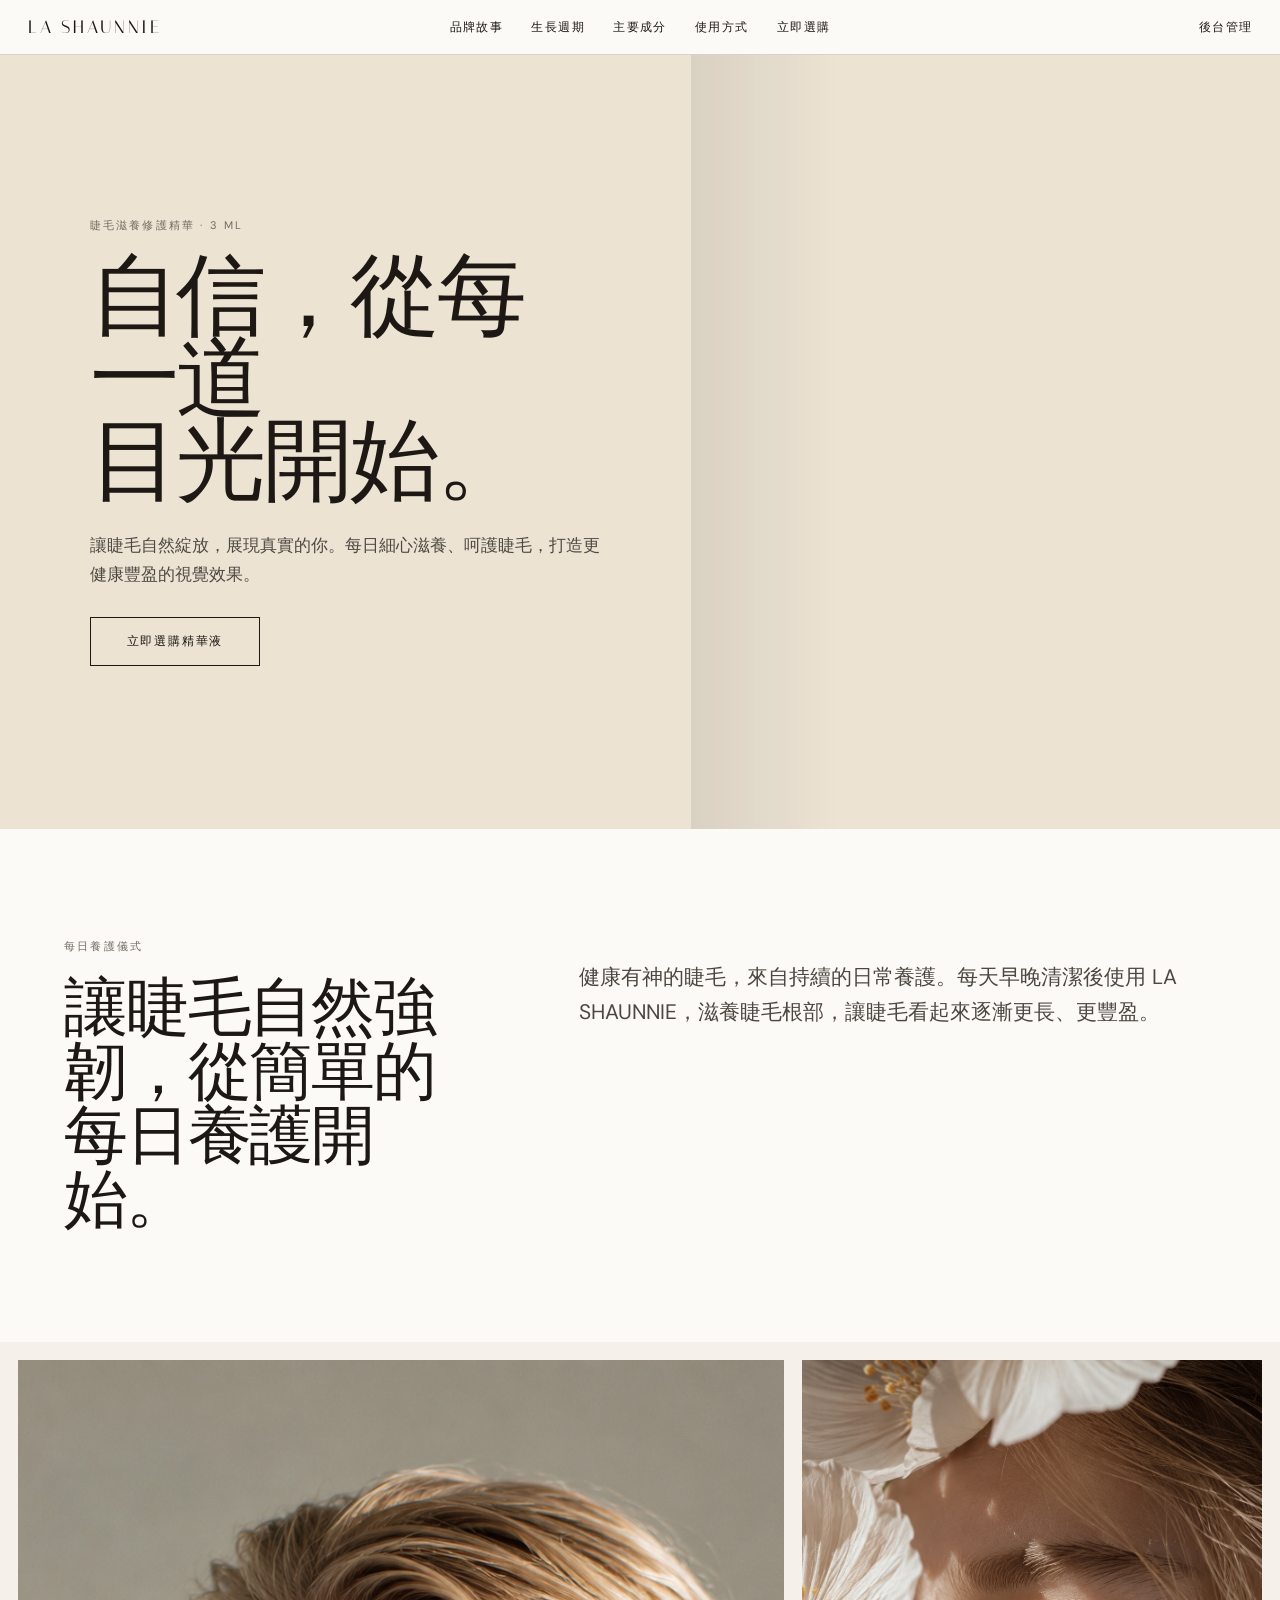
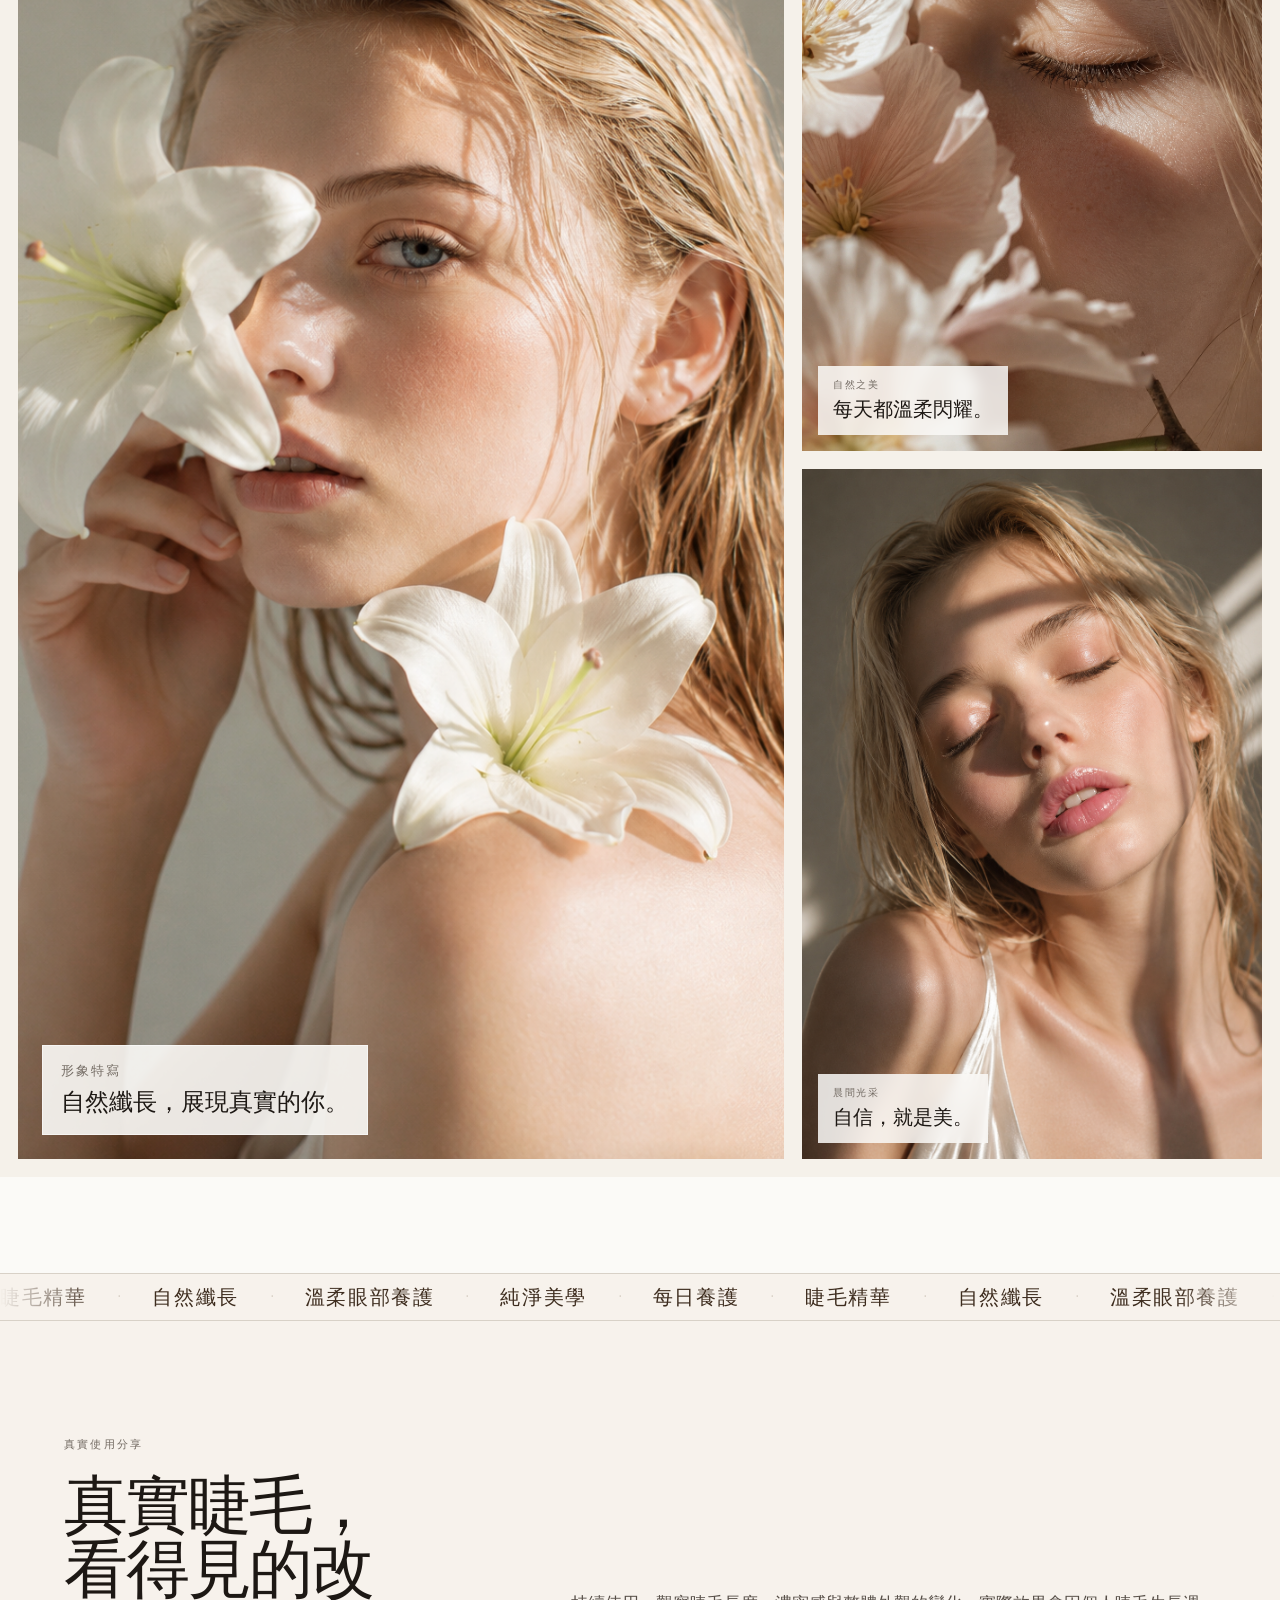
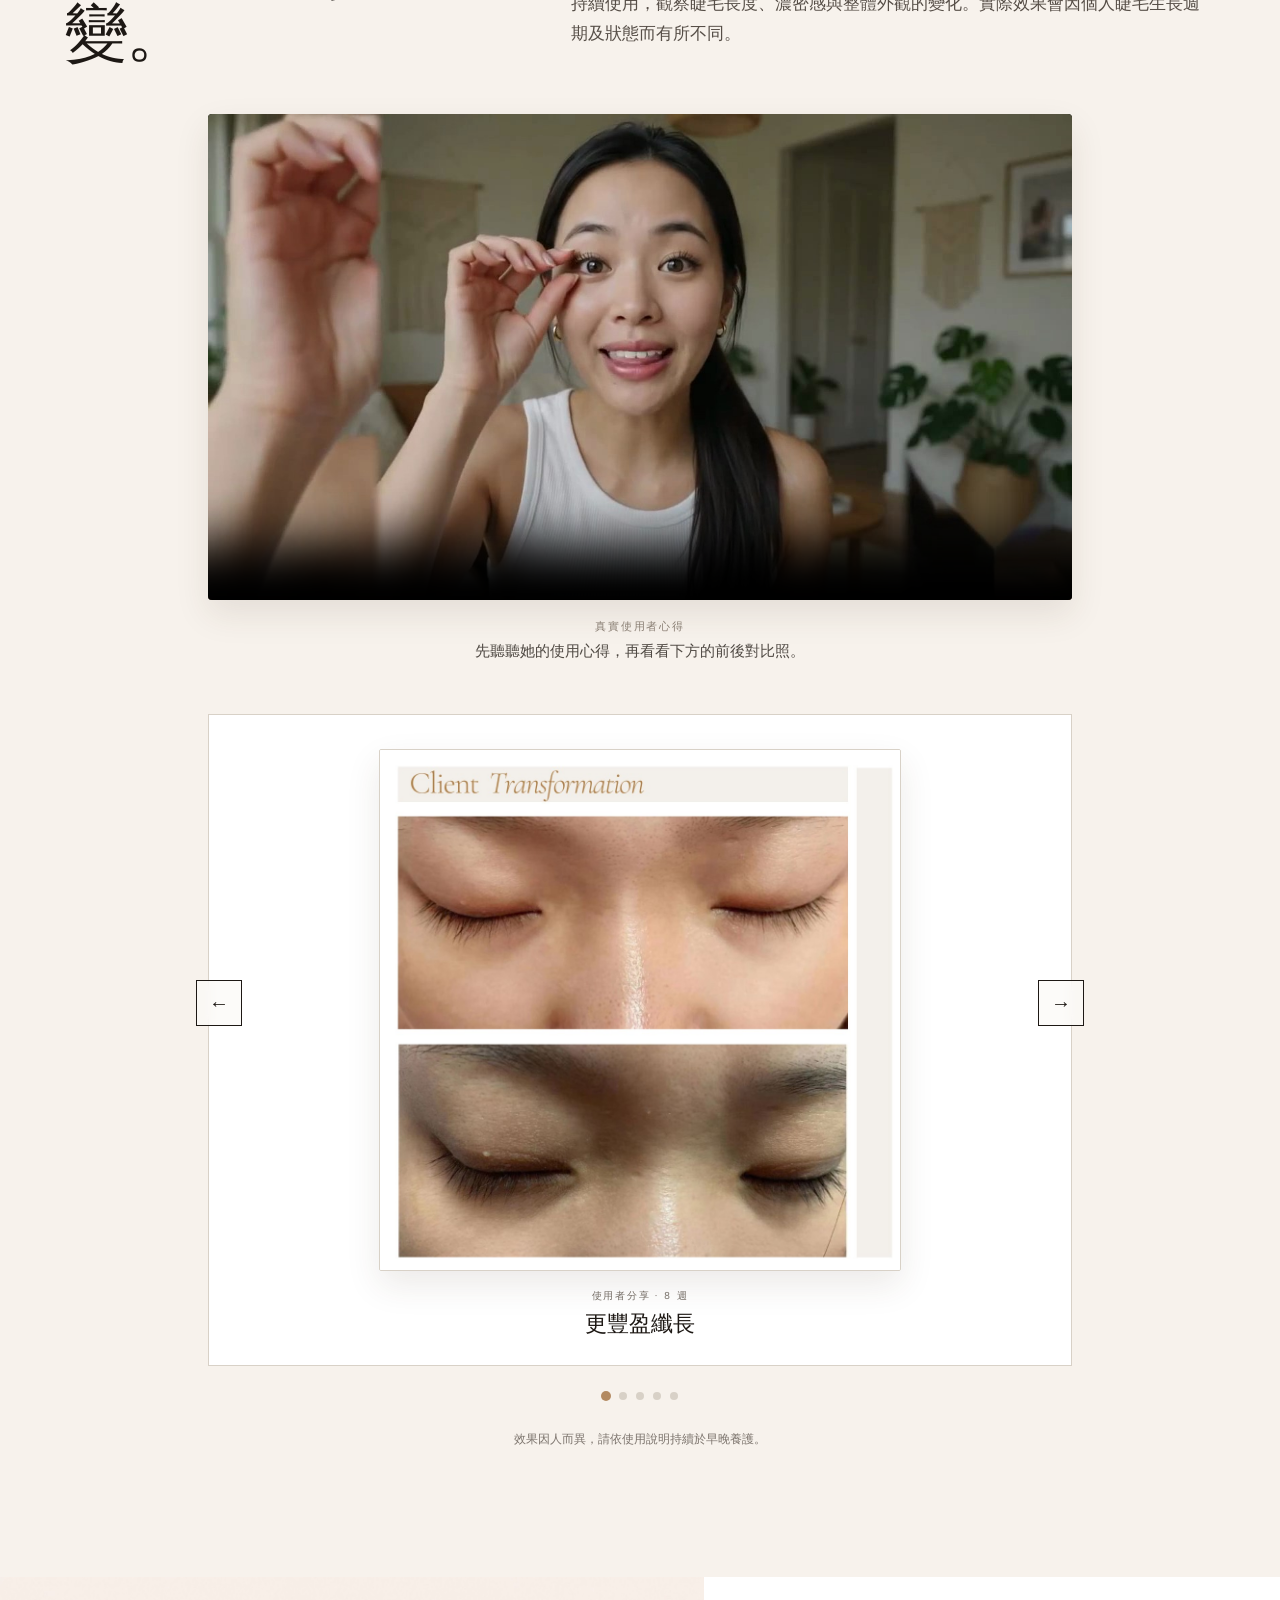
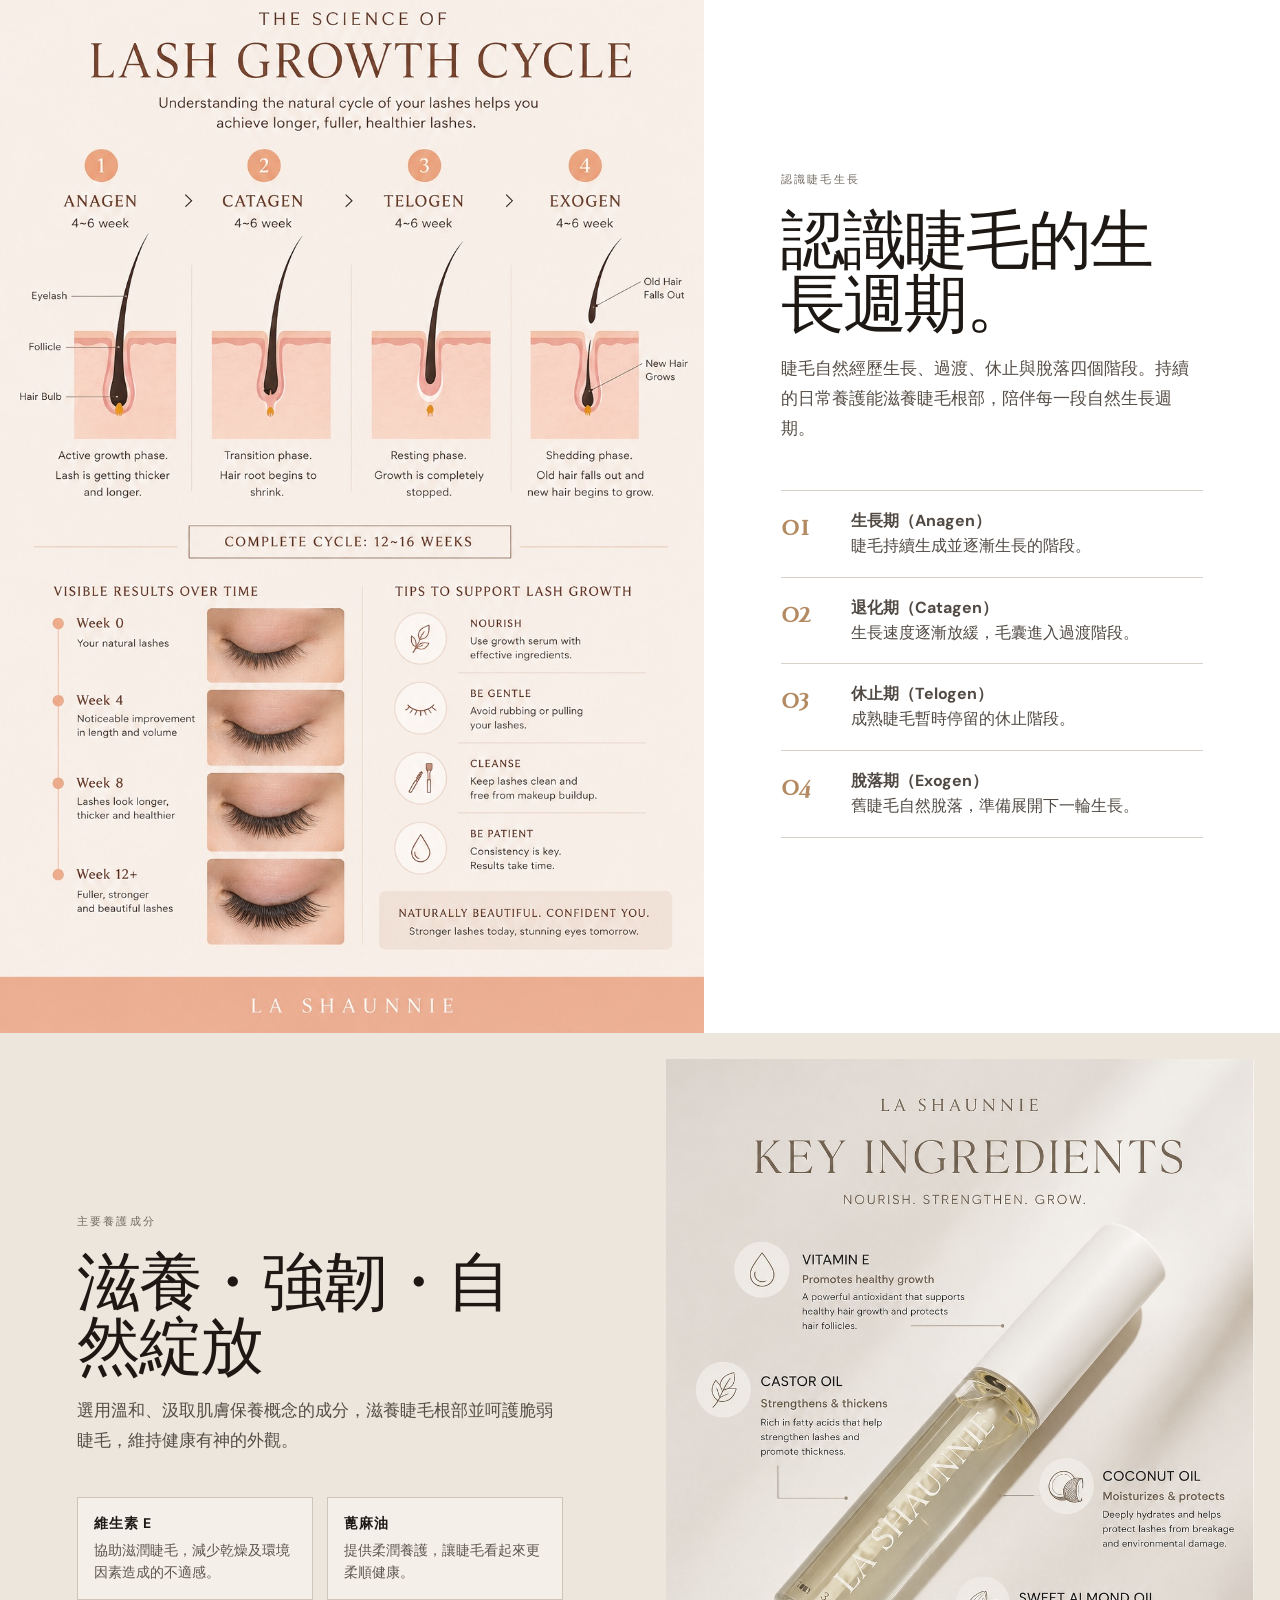
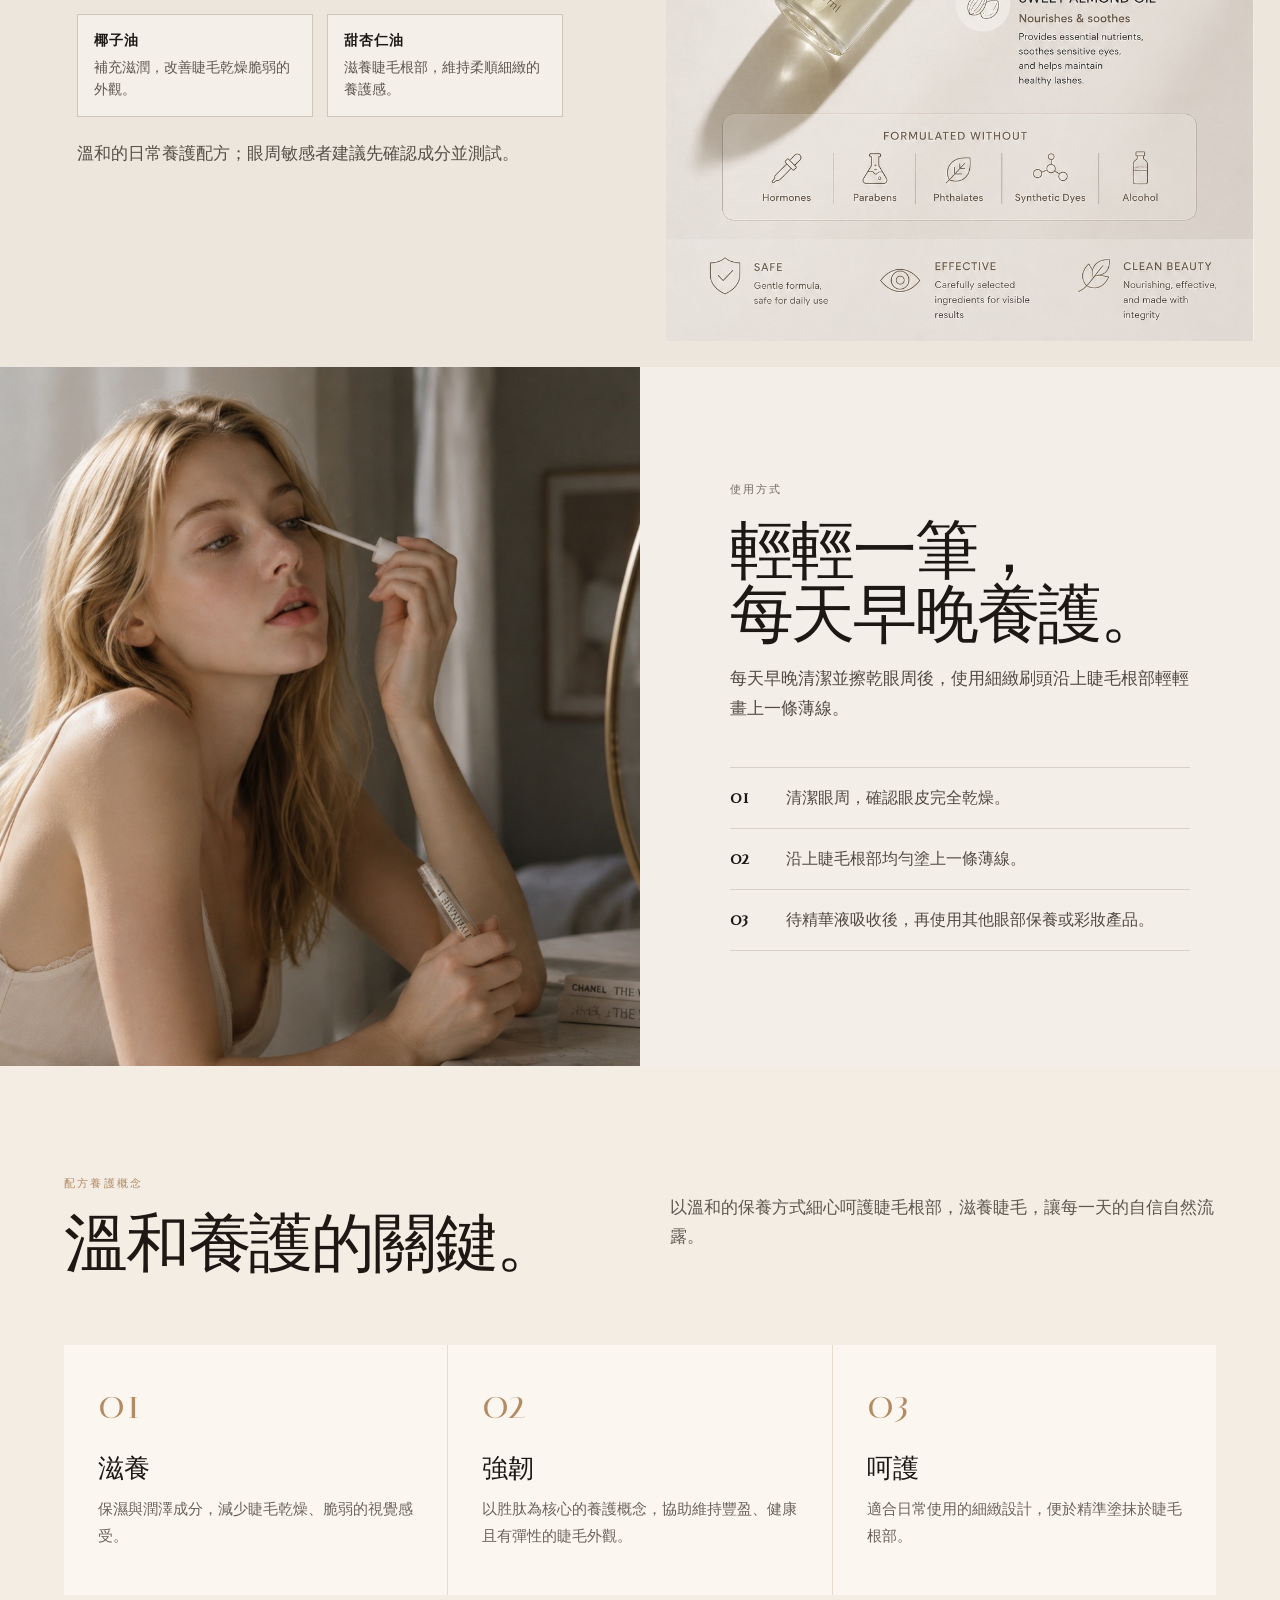
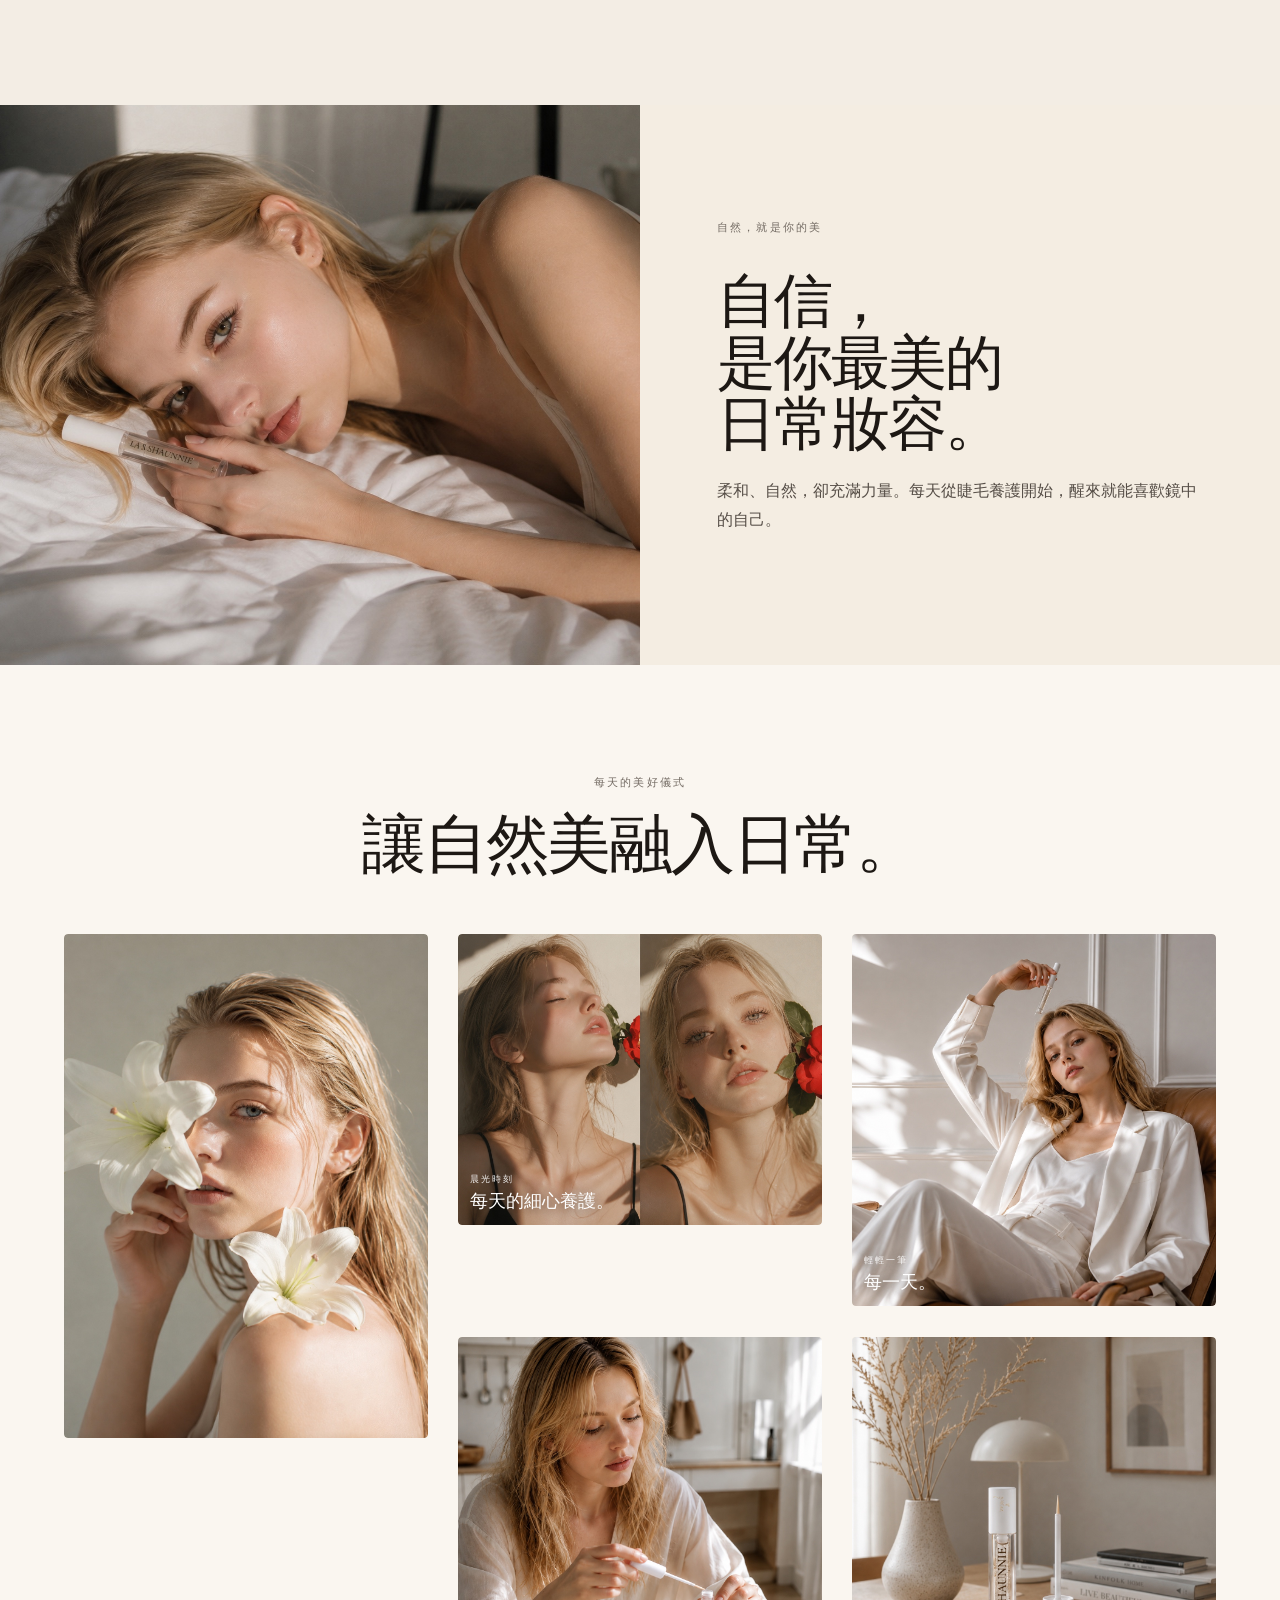
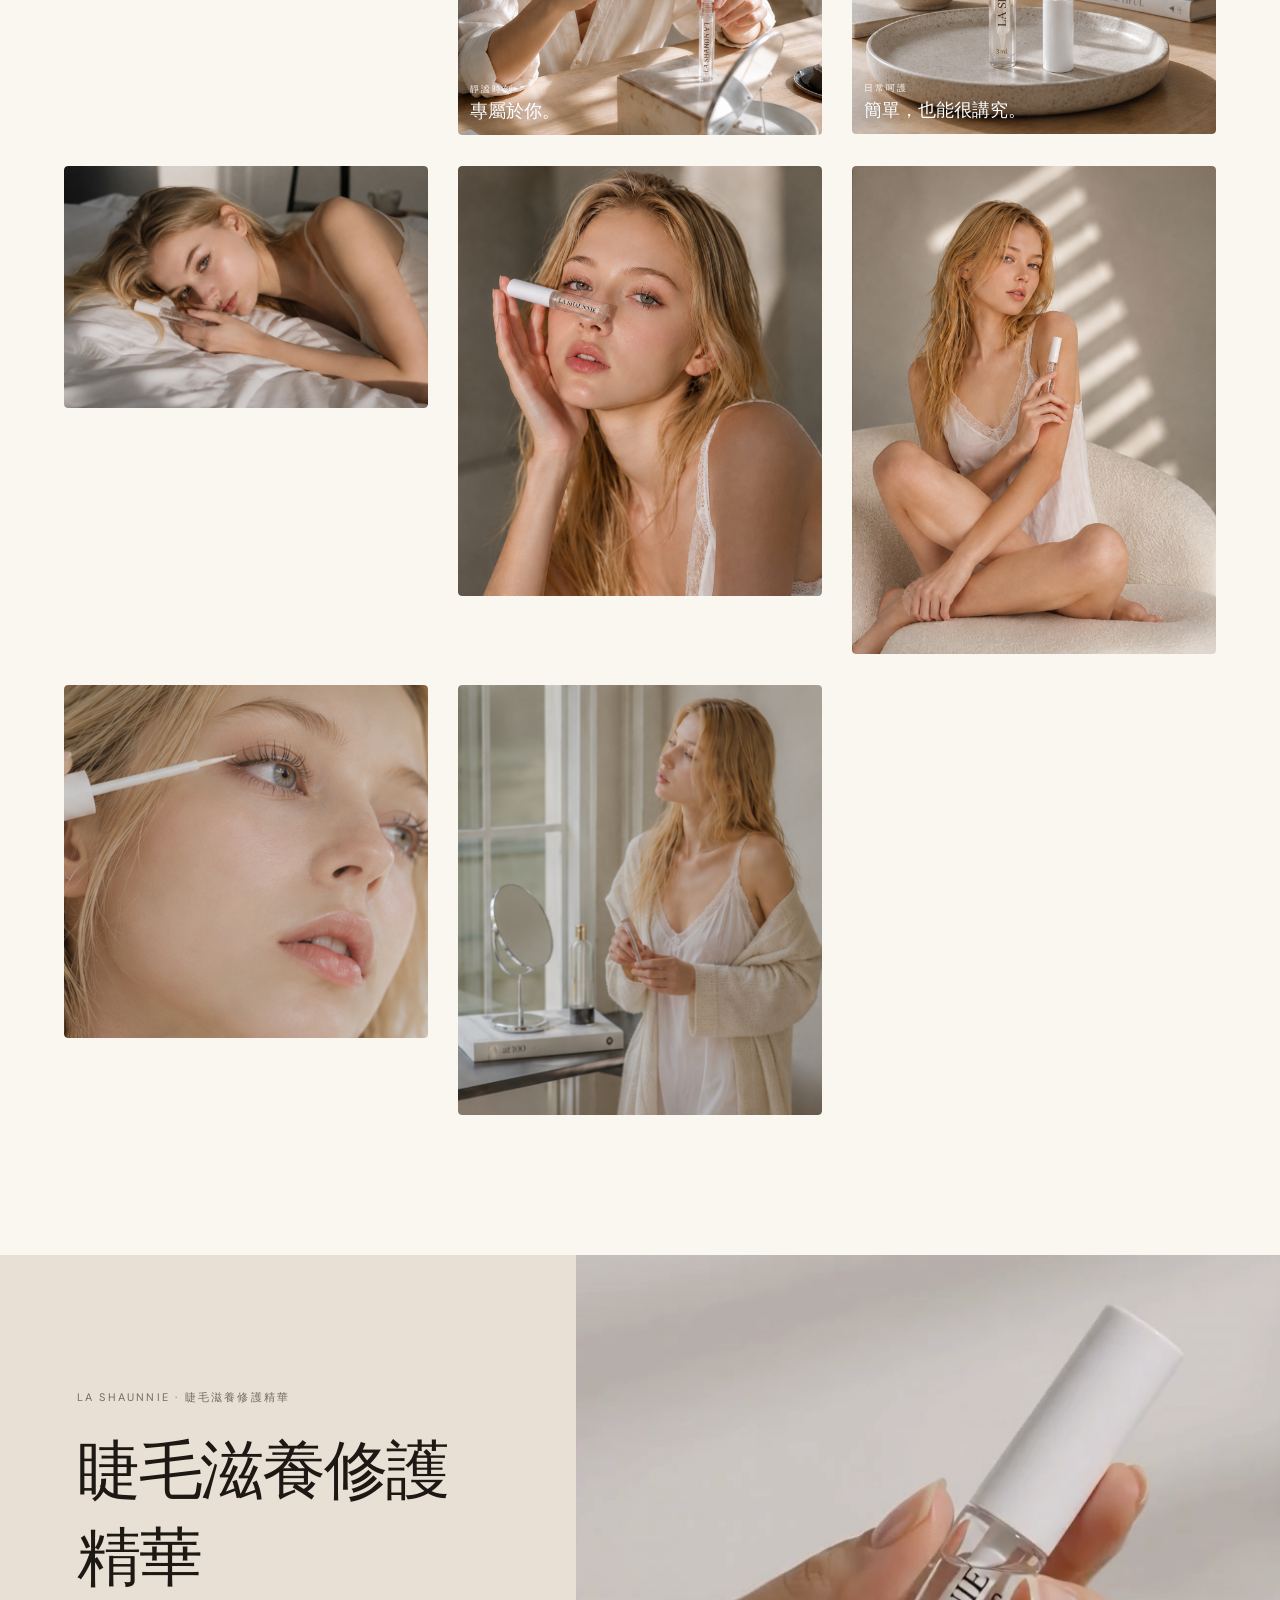
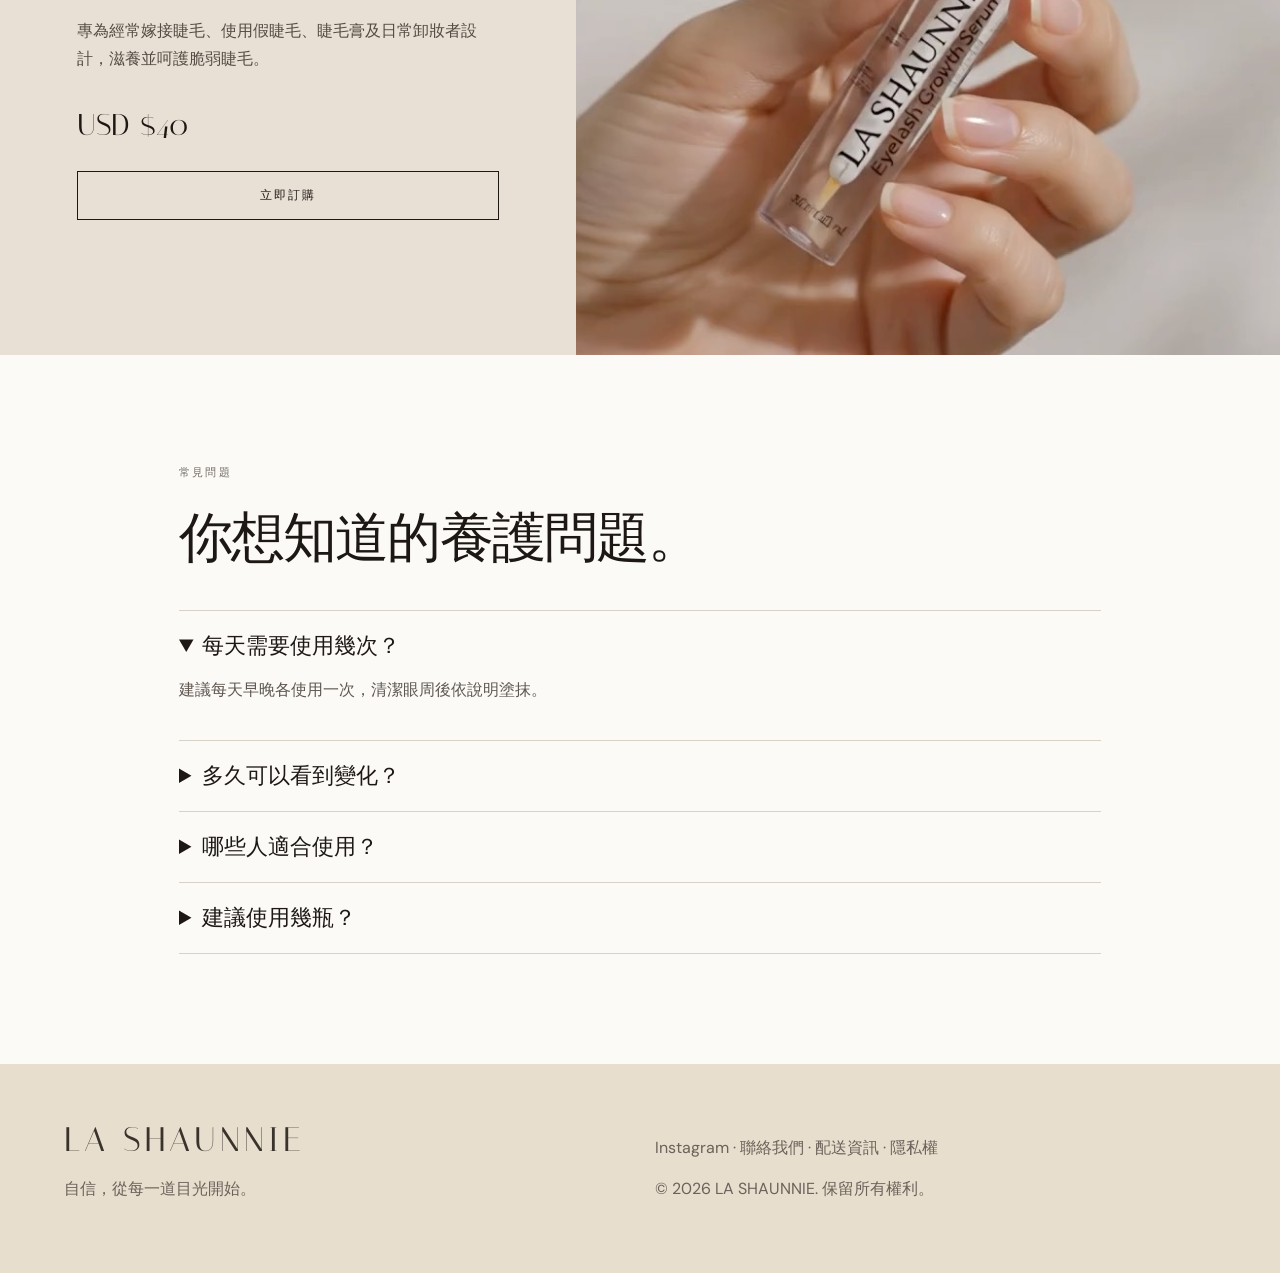
==== commit 1ddf8ea1: "finish Traditional Chinese labeling for how-to section" ====
--- a/index.html
+++ b/index.html
@@ -429,7 +429,7 @@
 <section class="split" id="routine">
   <div><img src="[data-uri]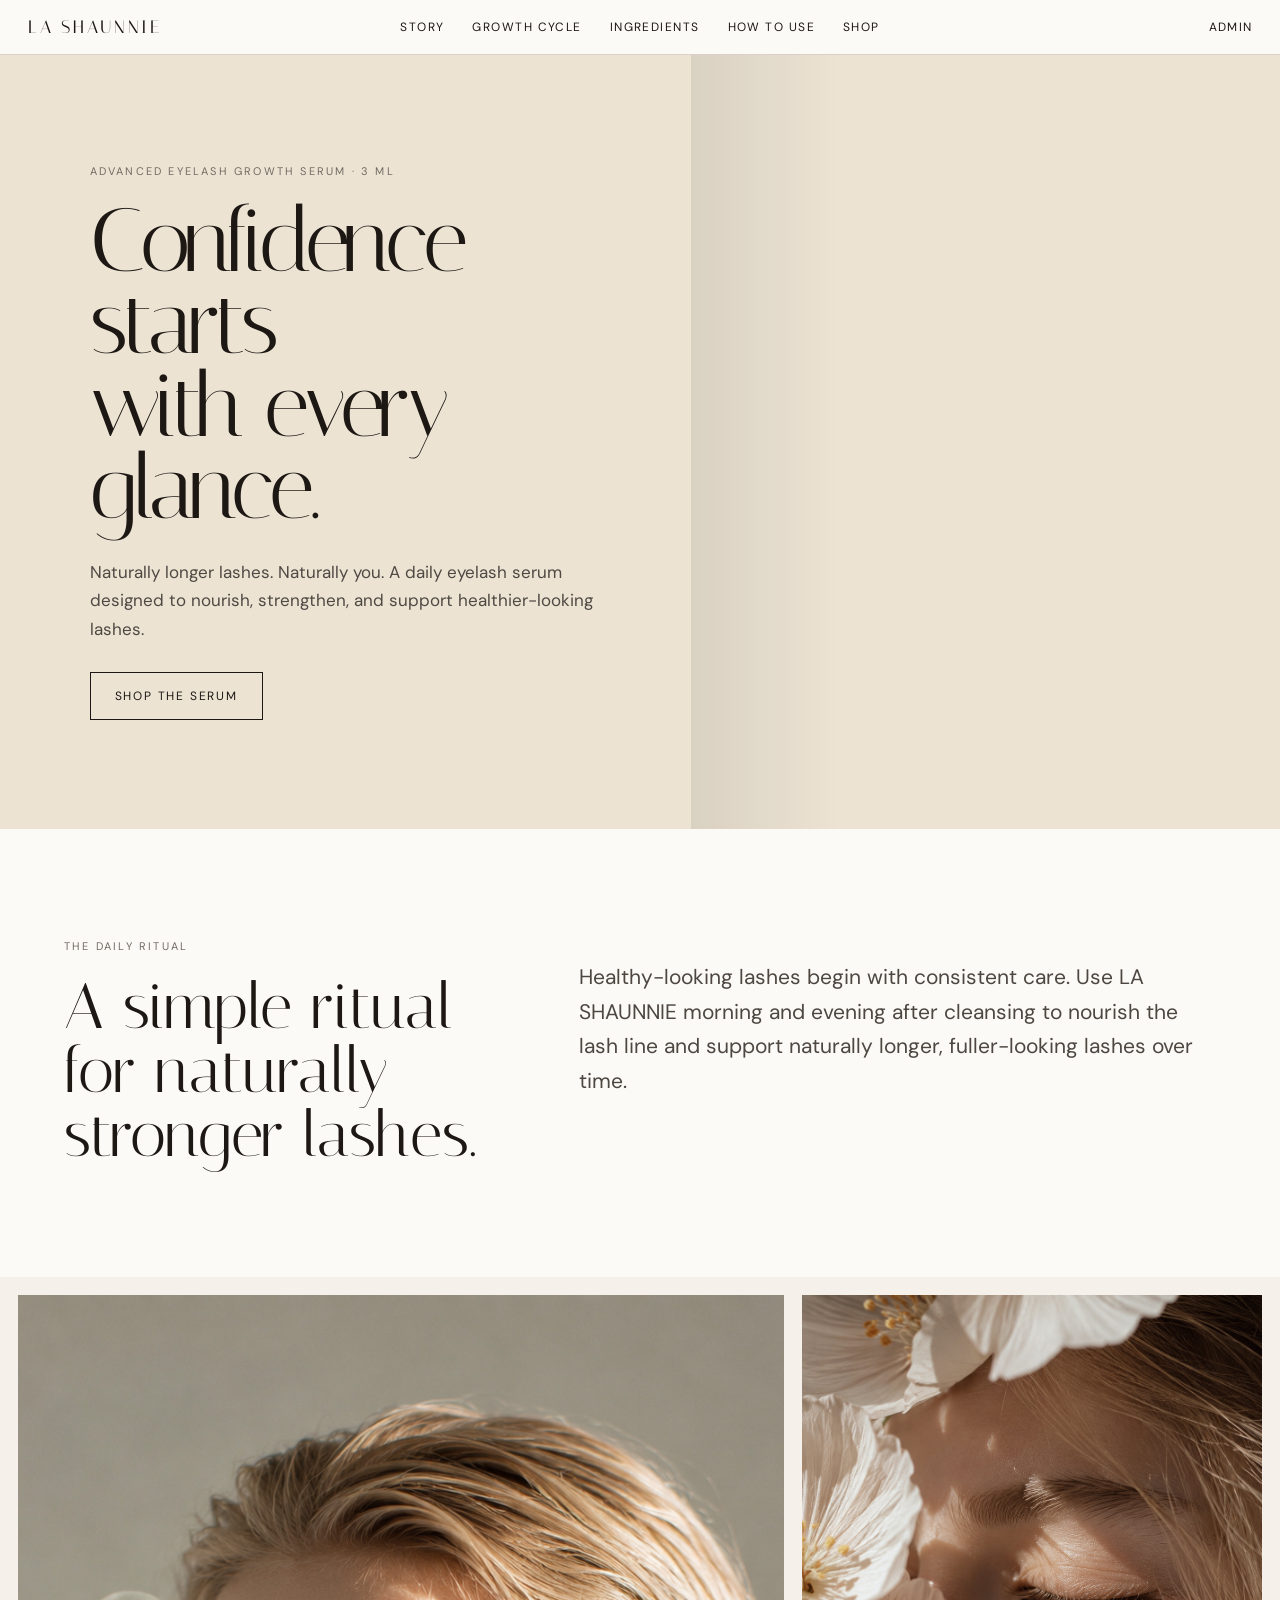
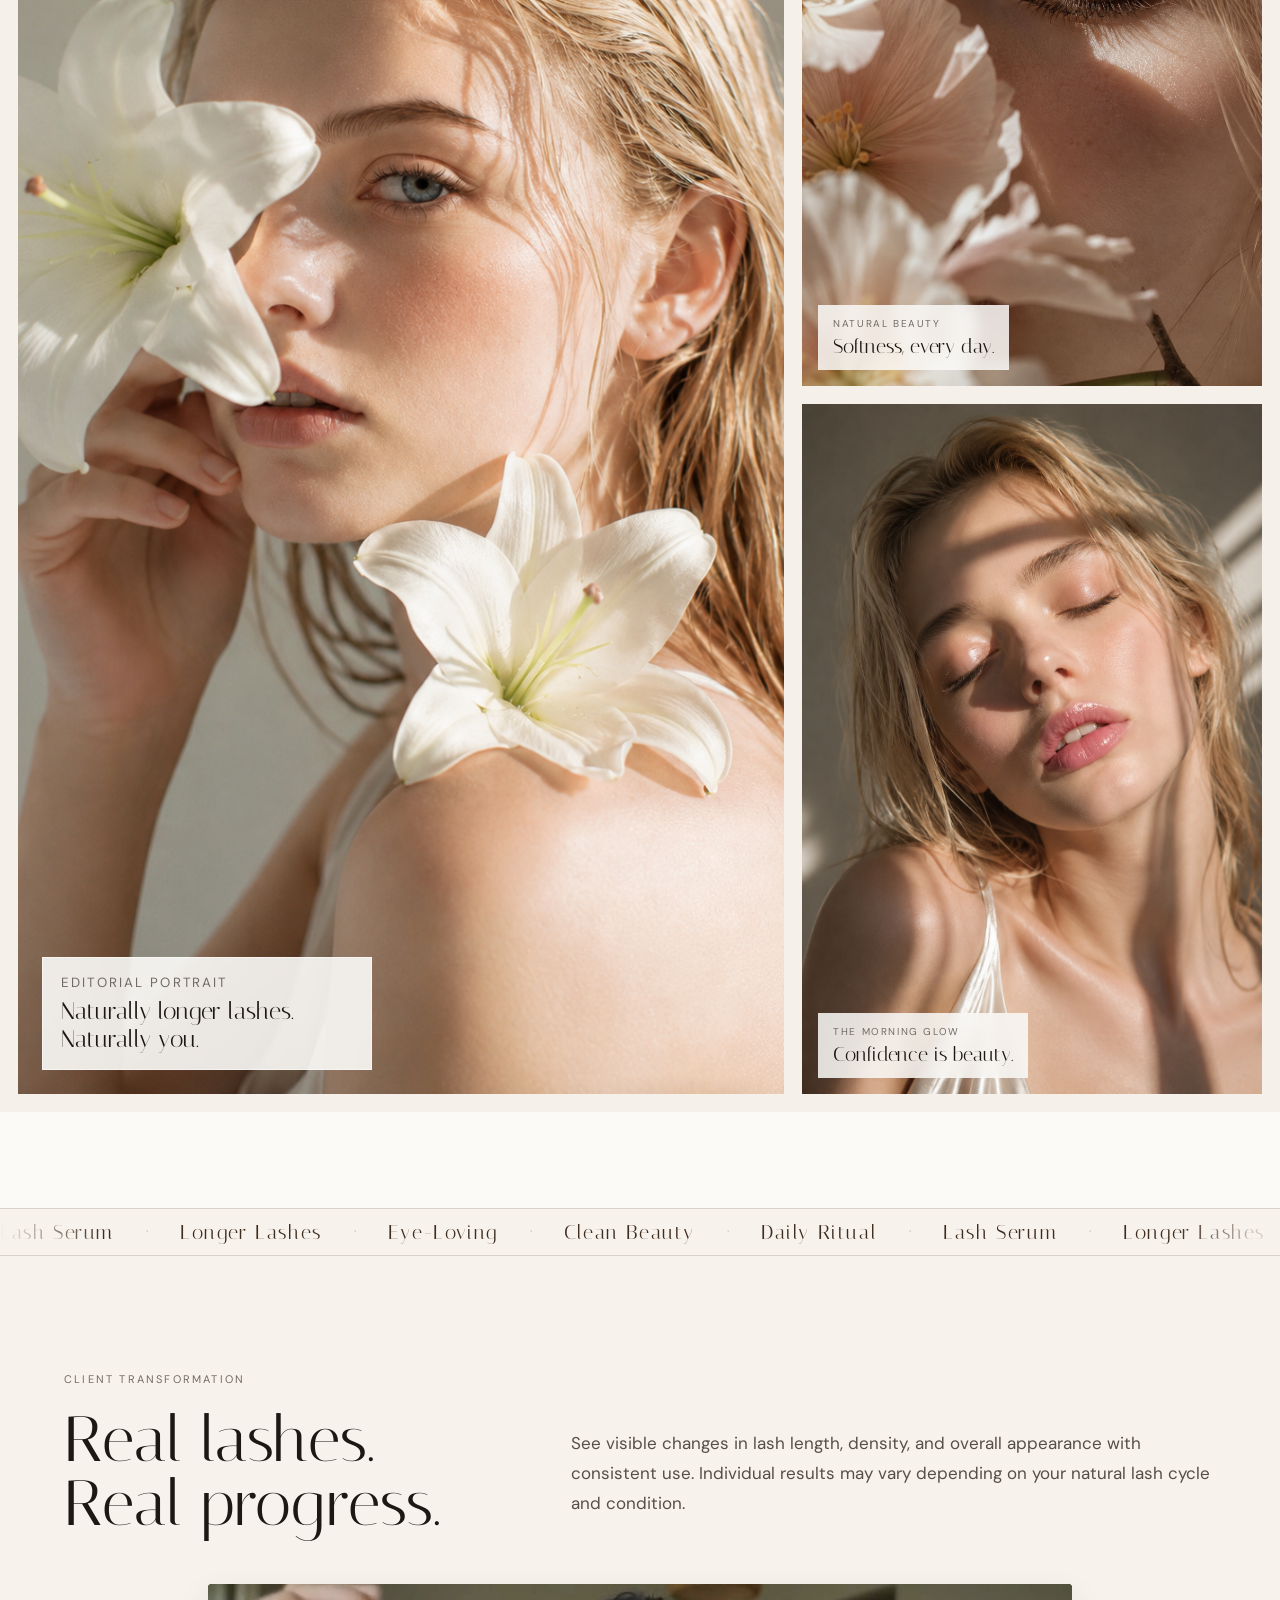
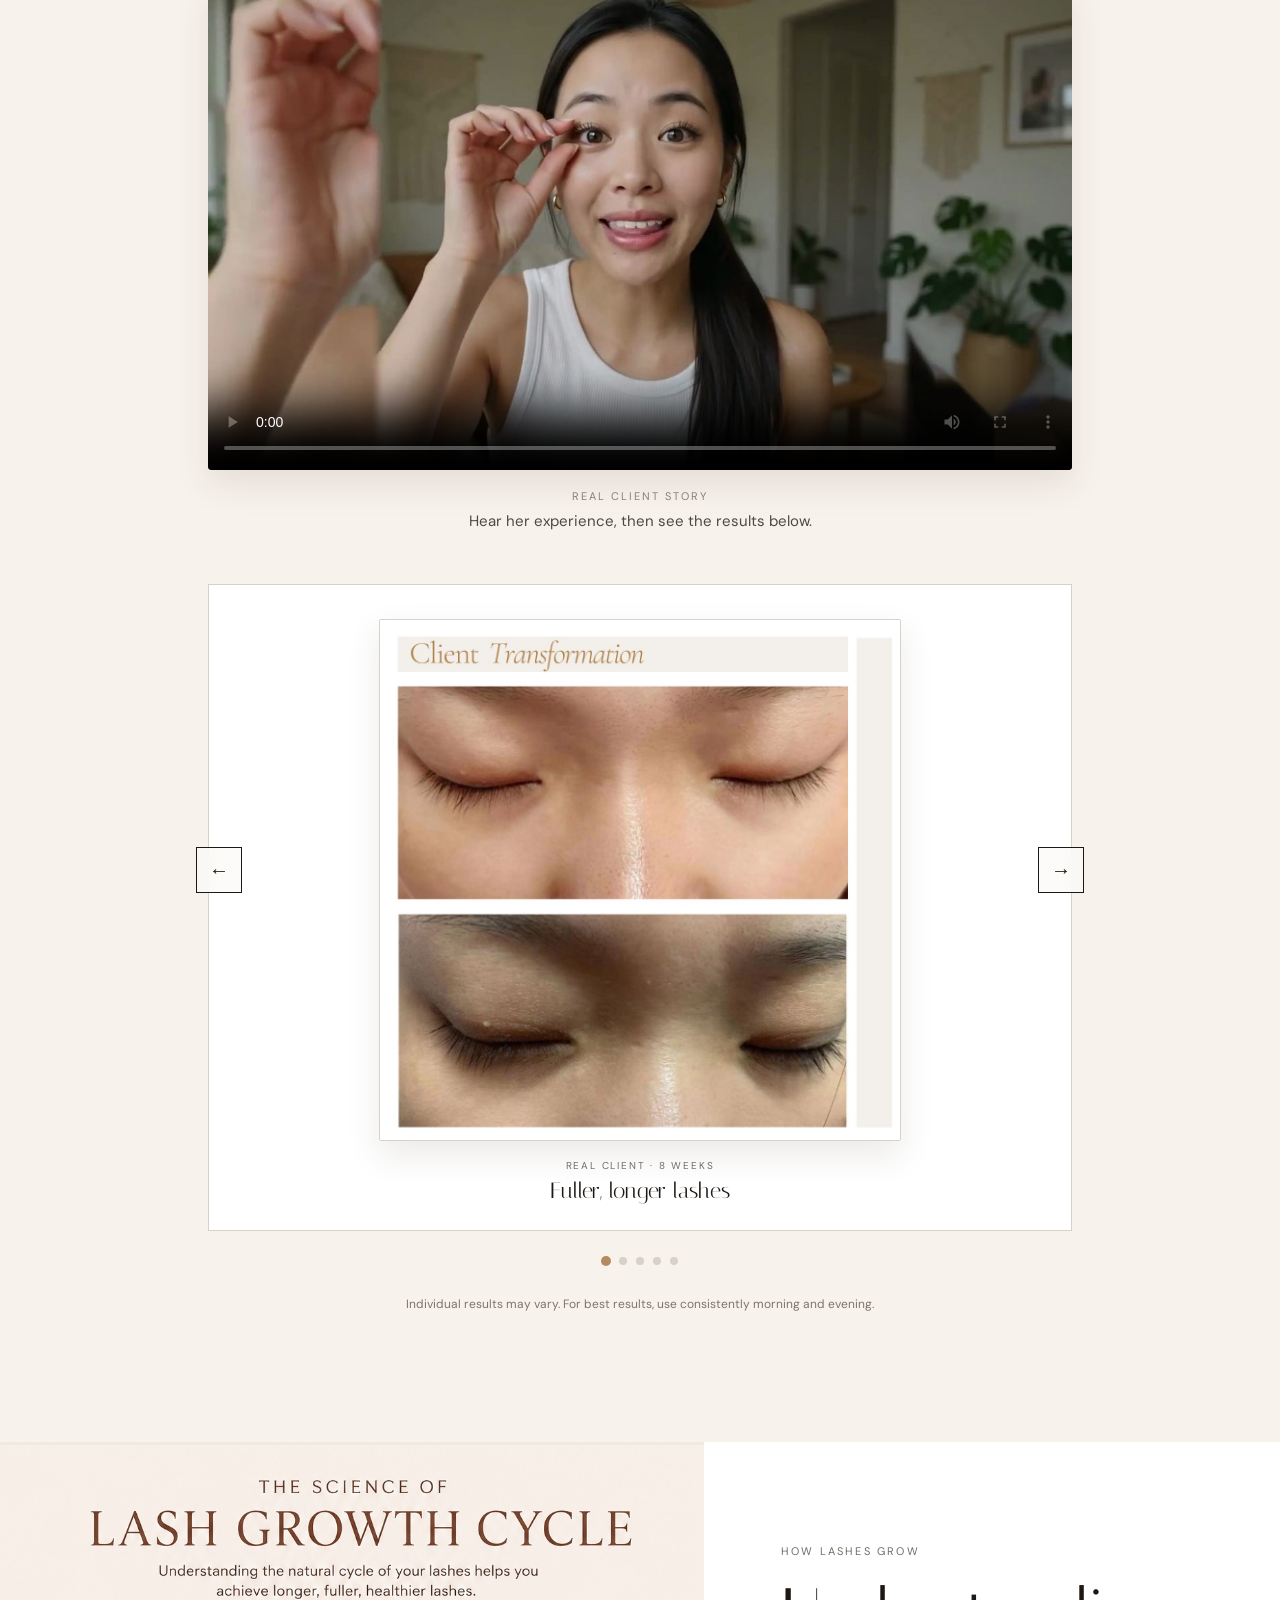
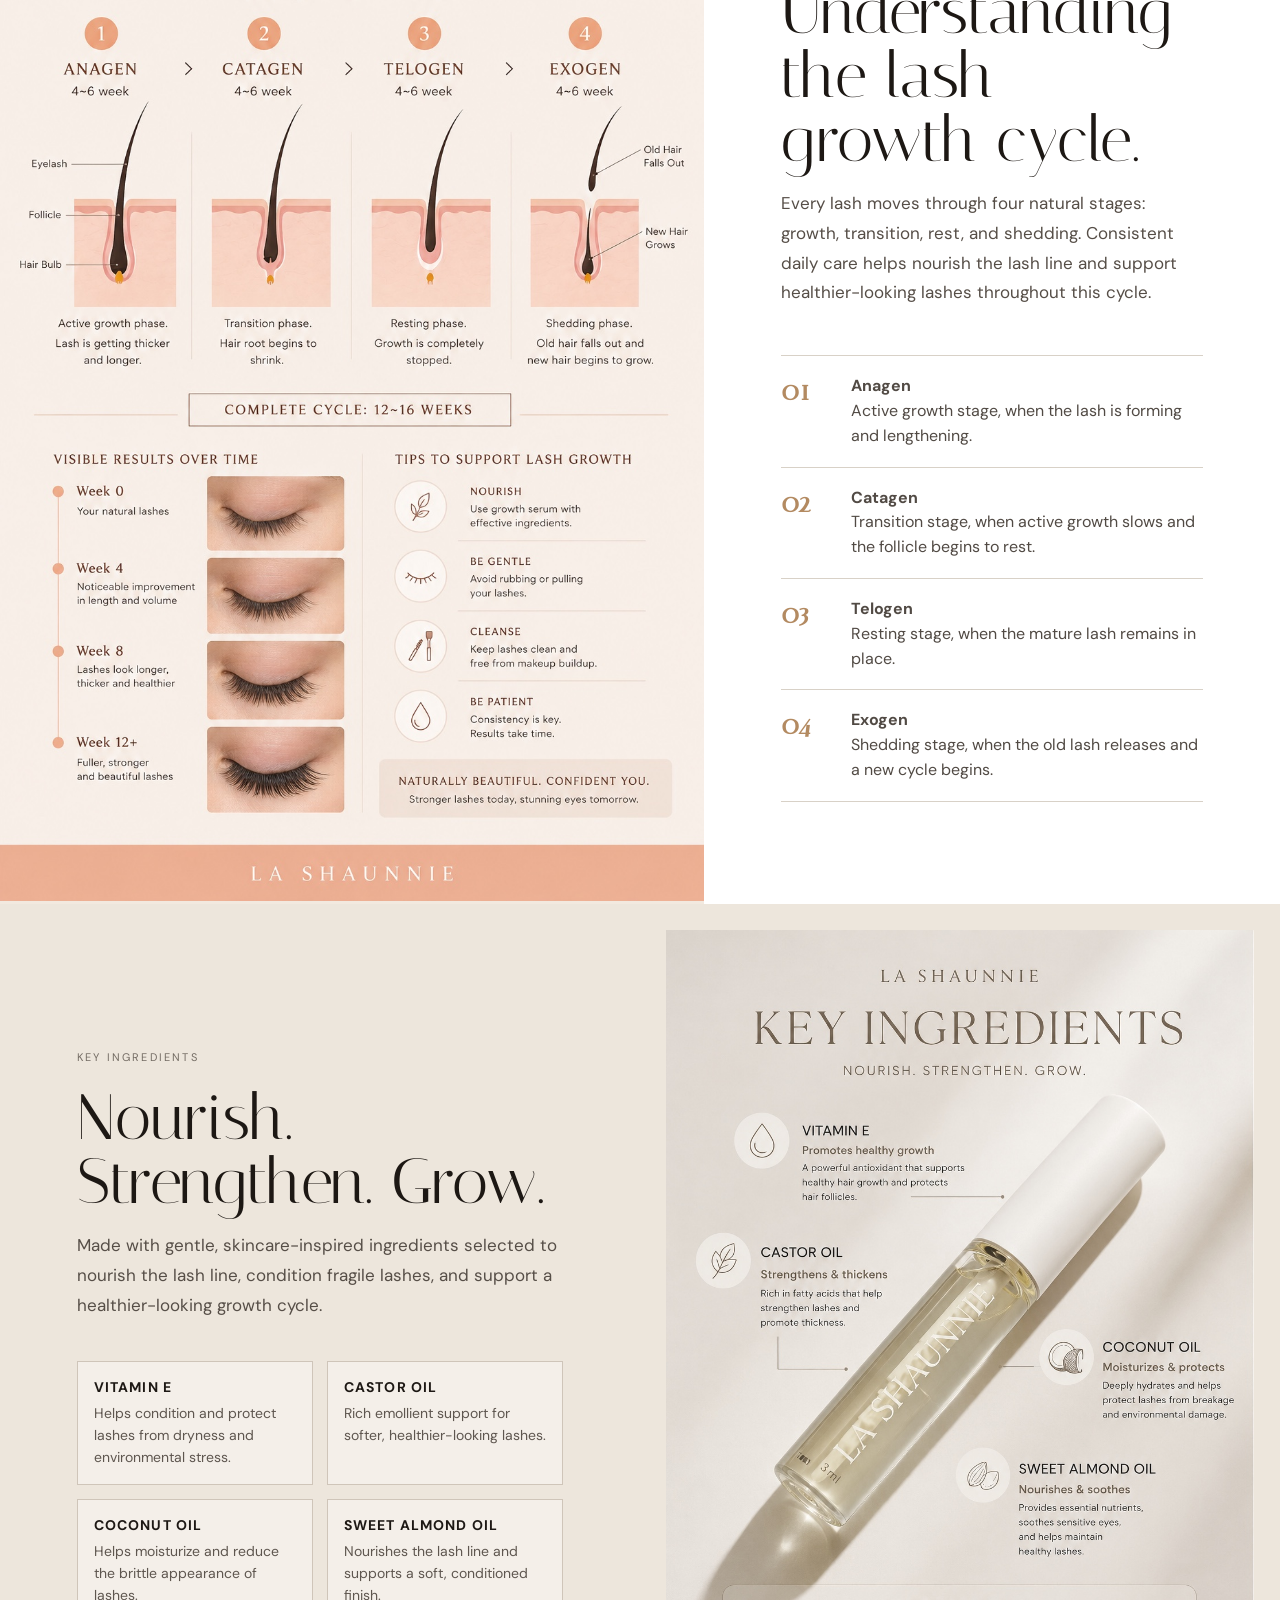
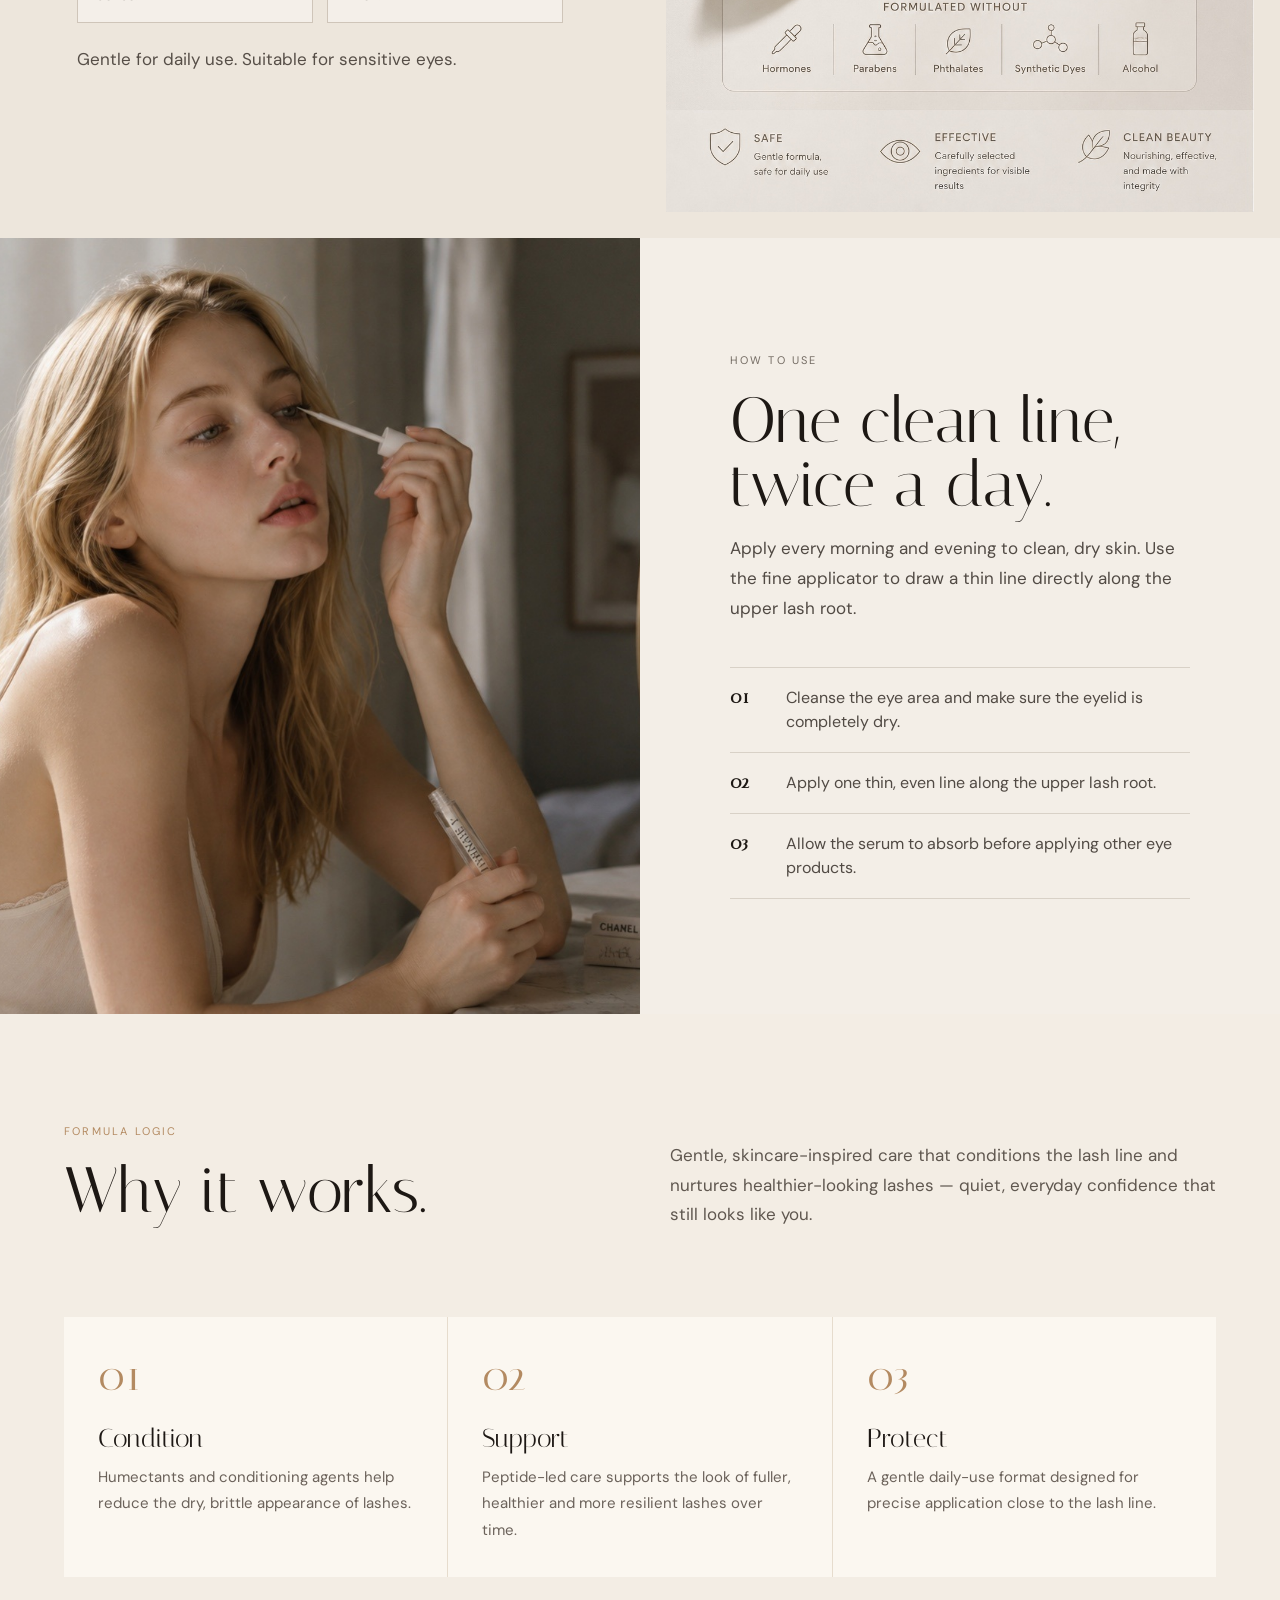
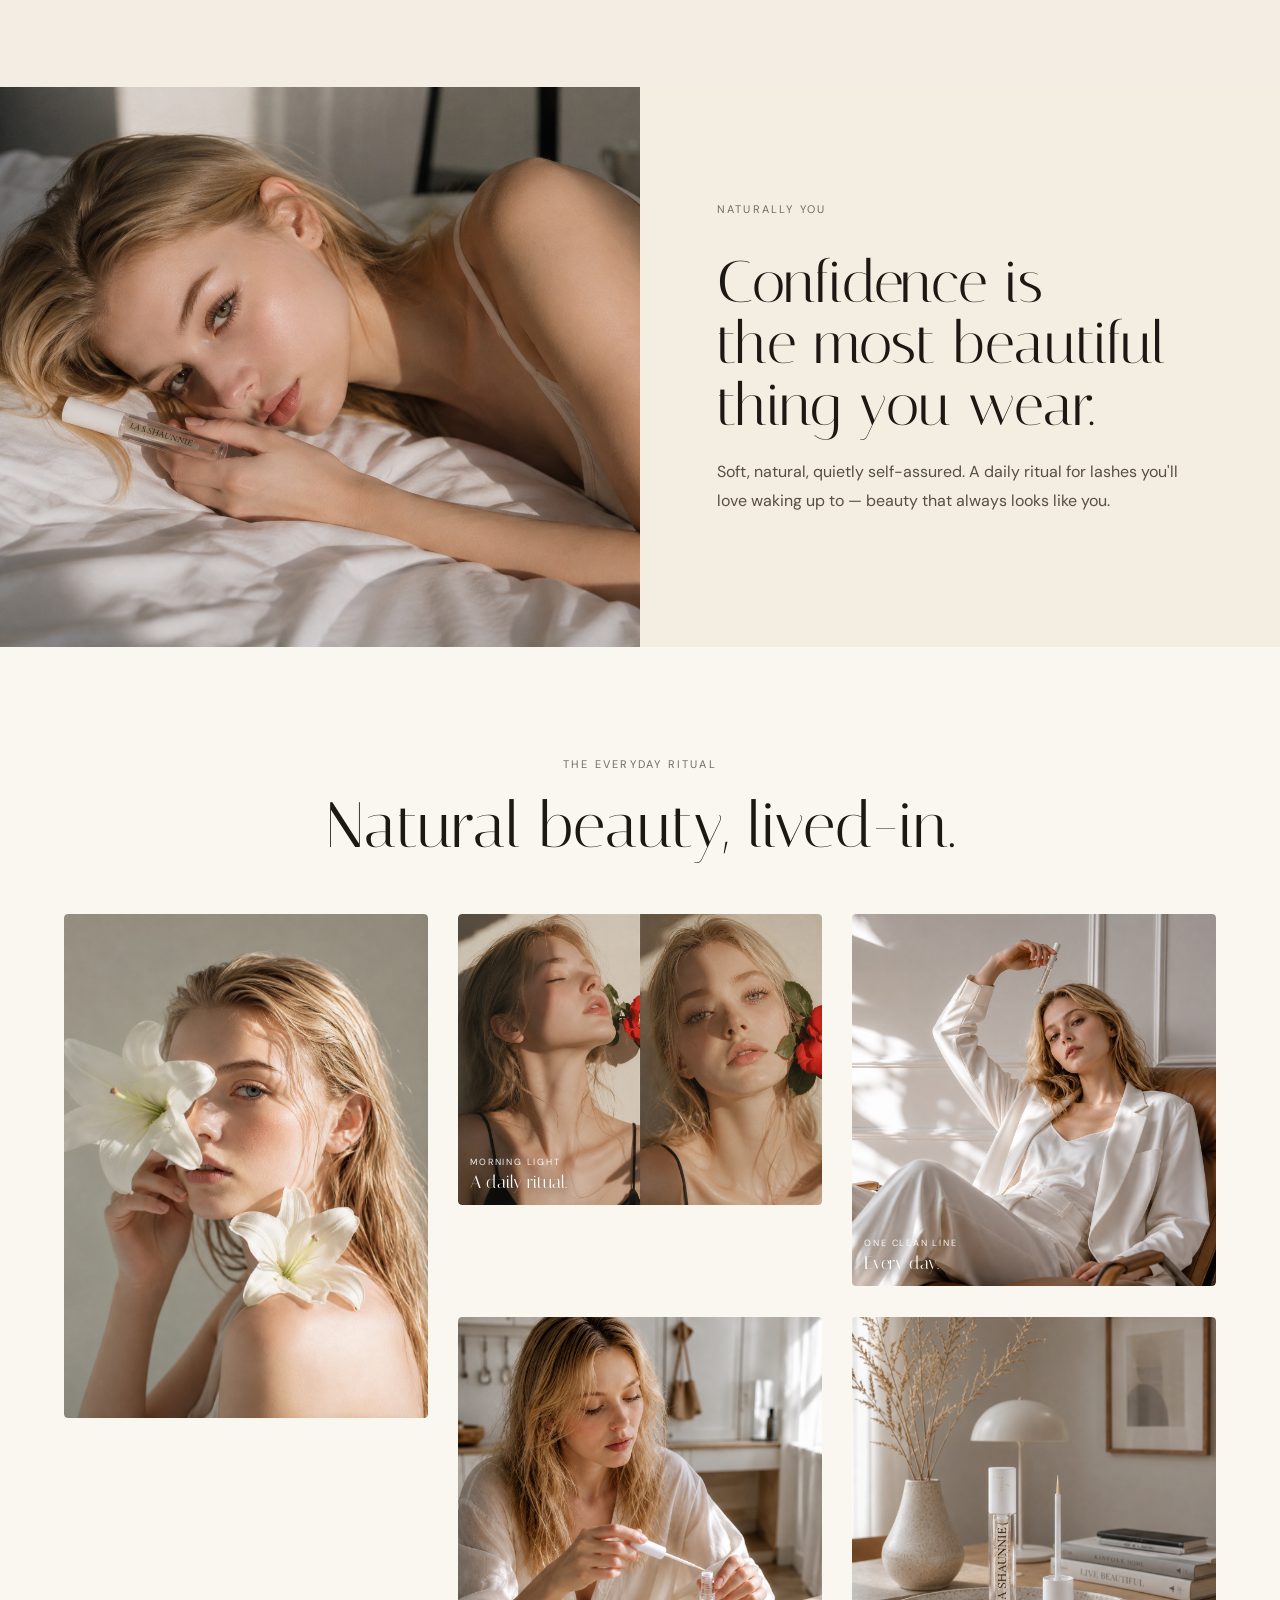
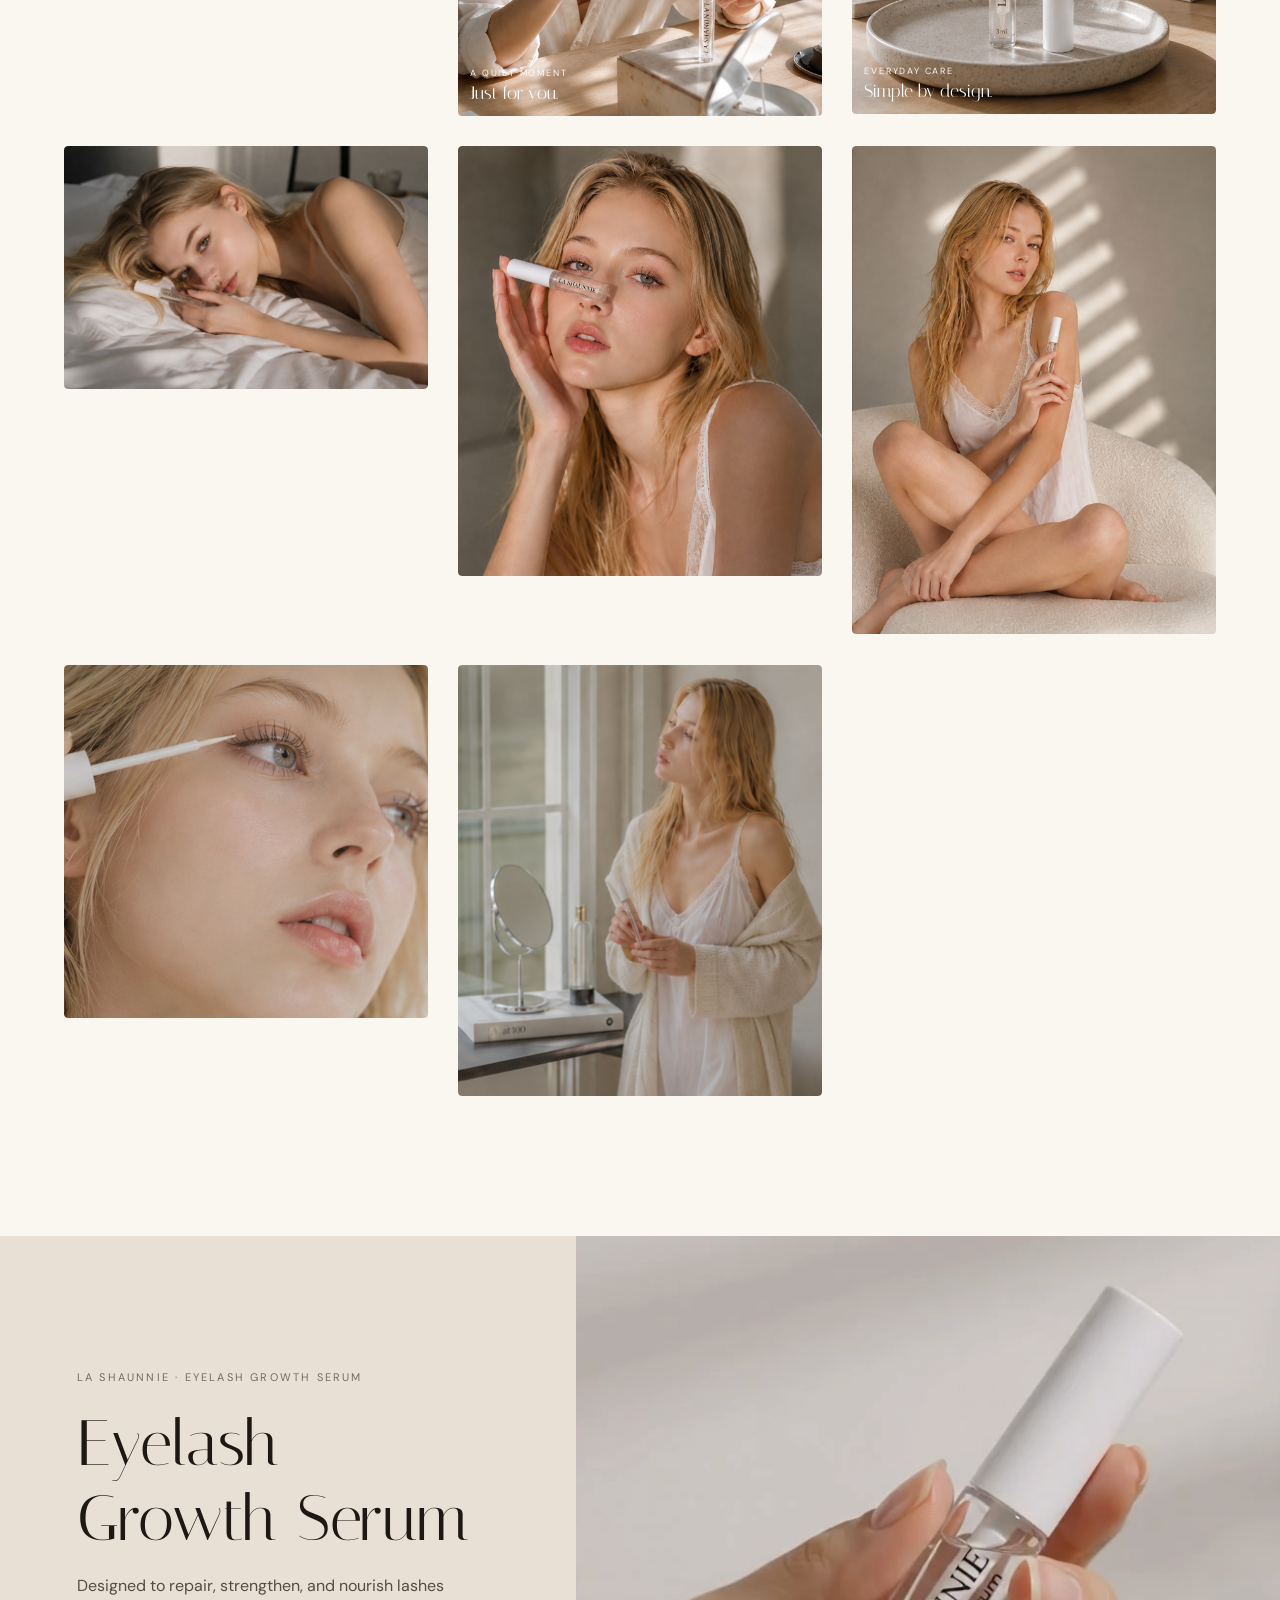
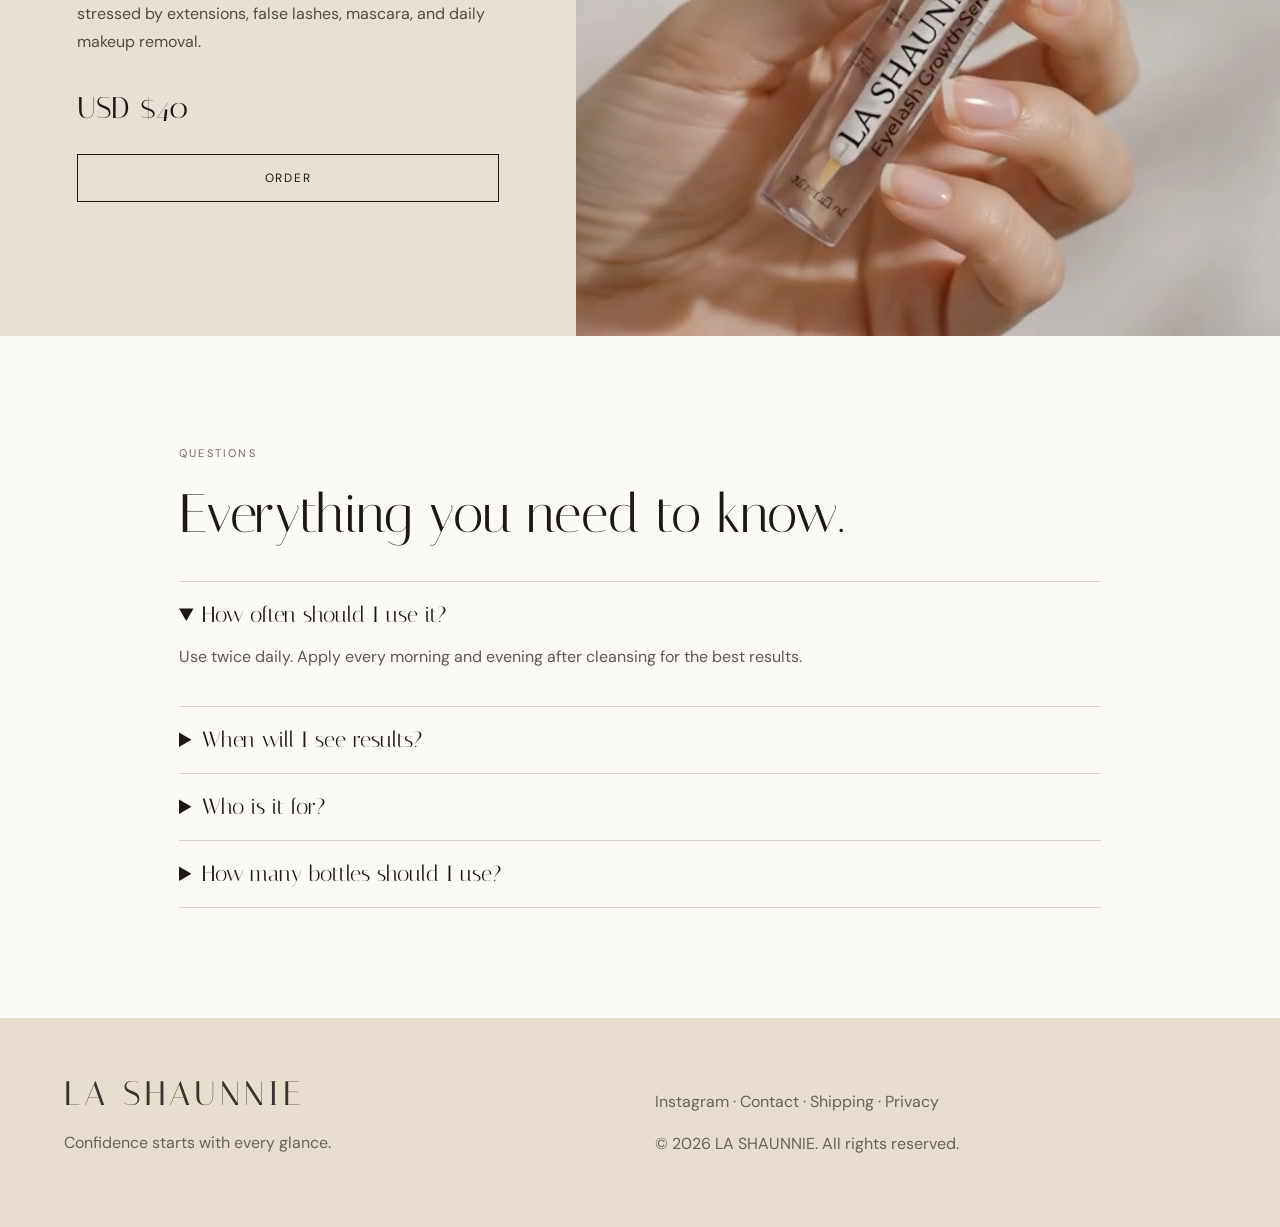
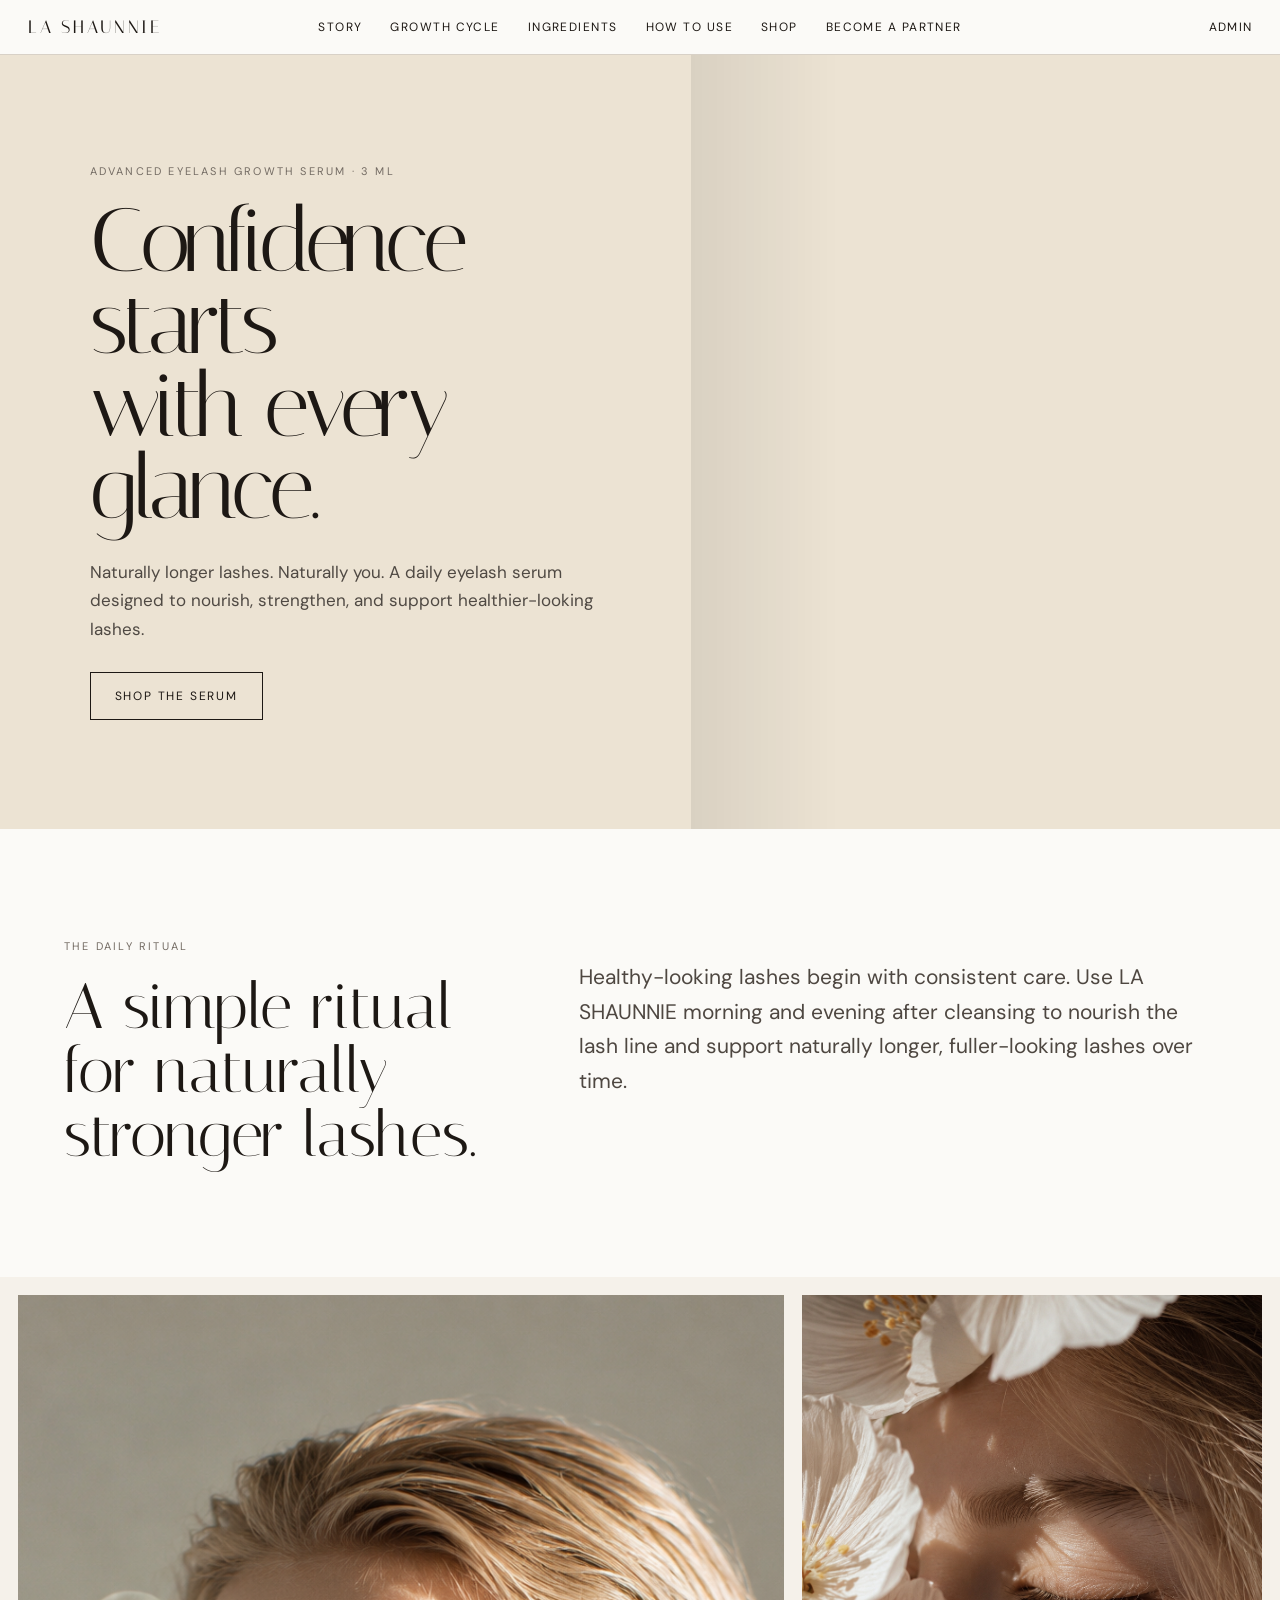
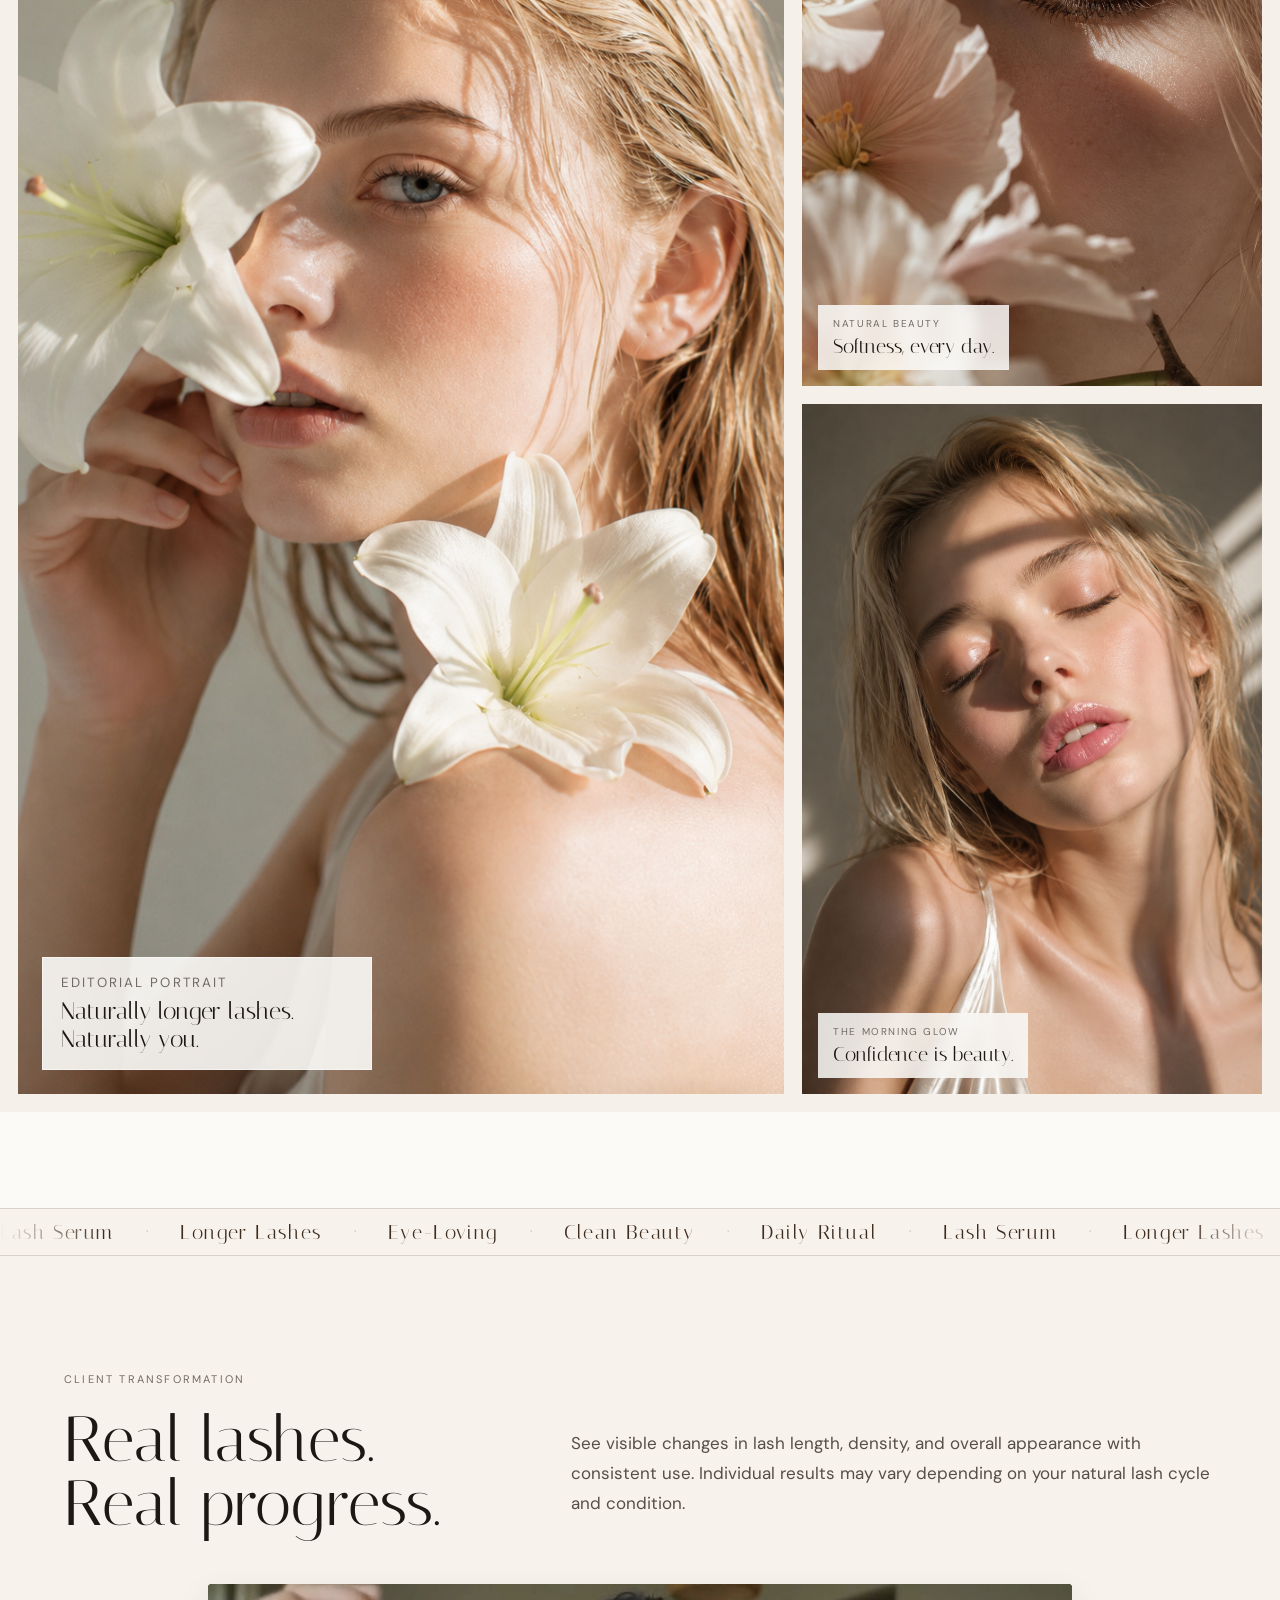
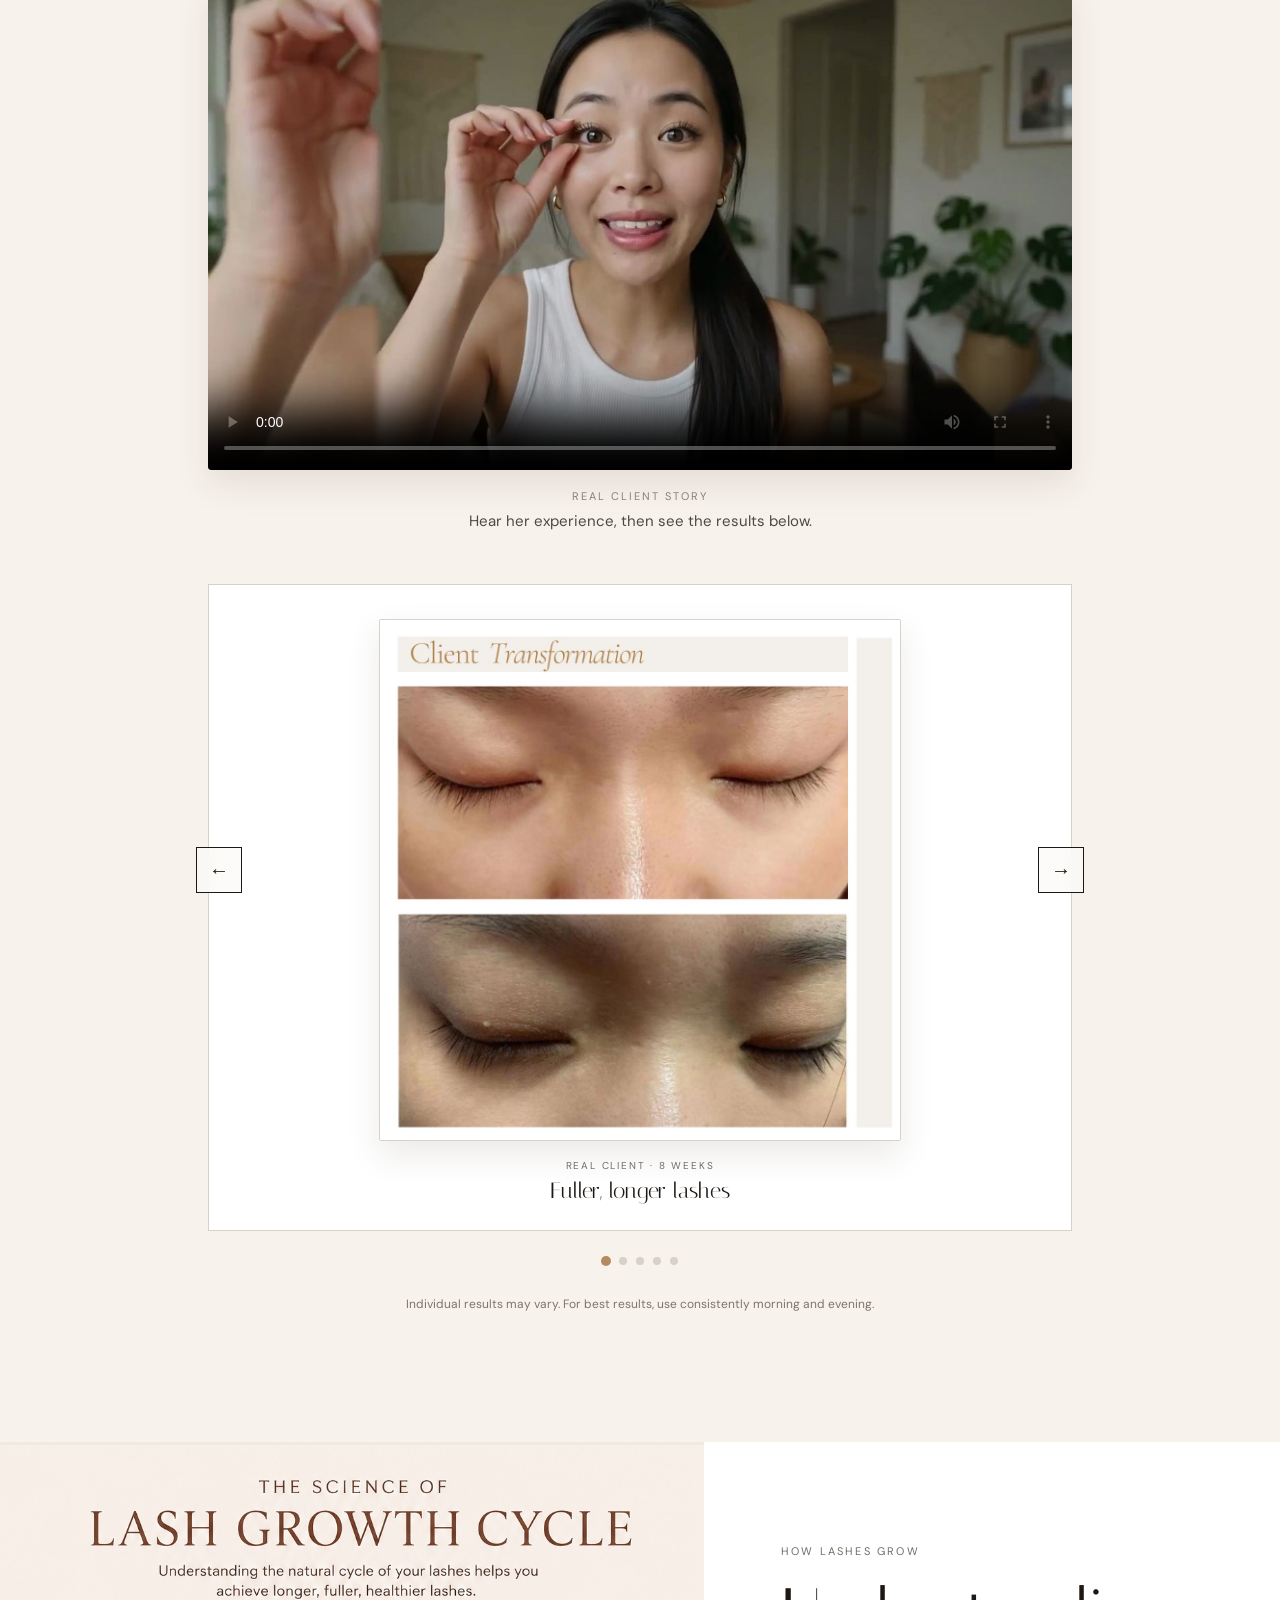
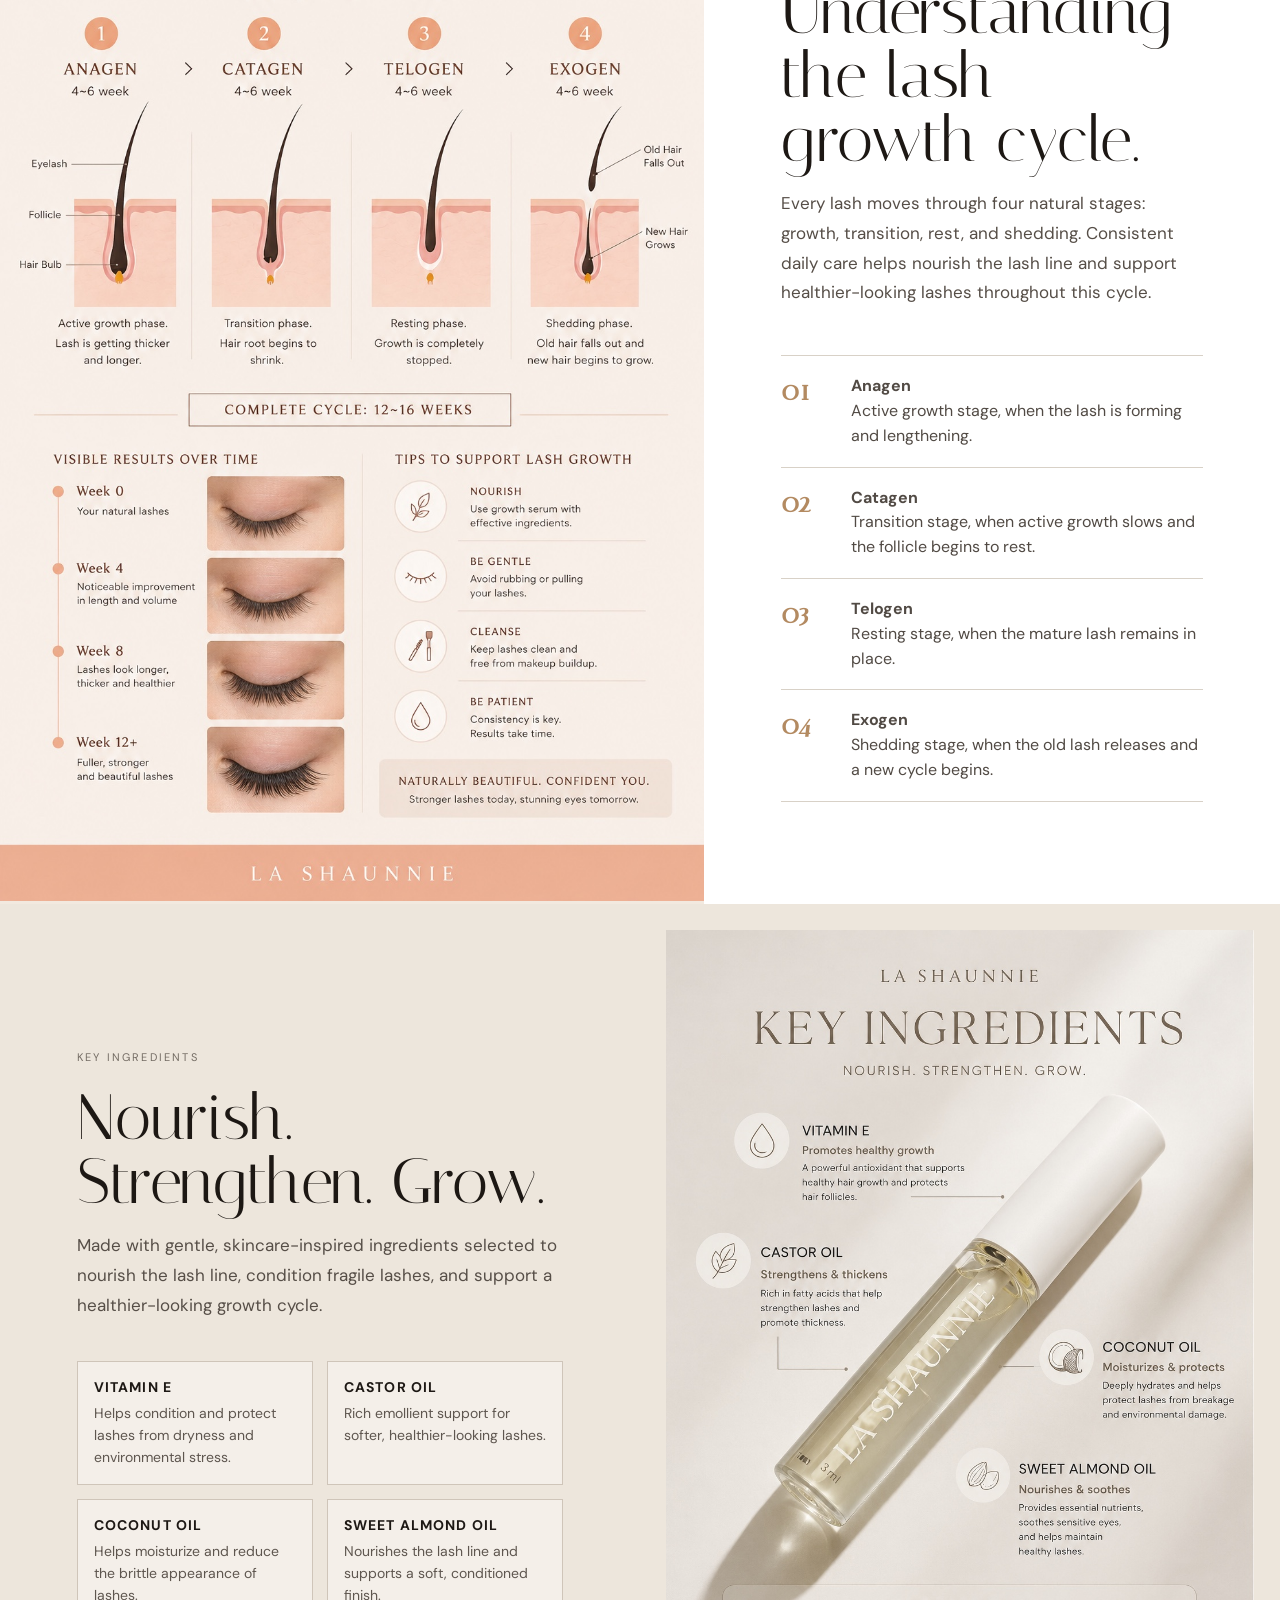
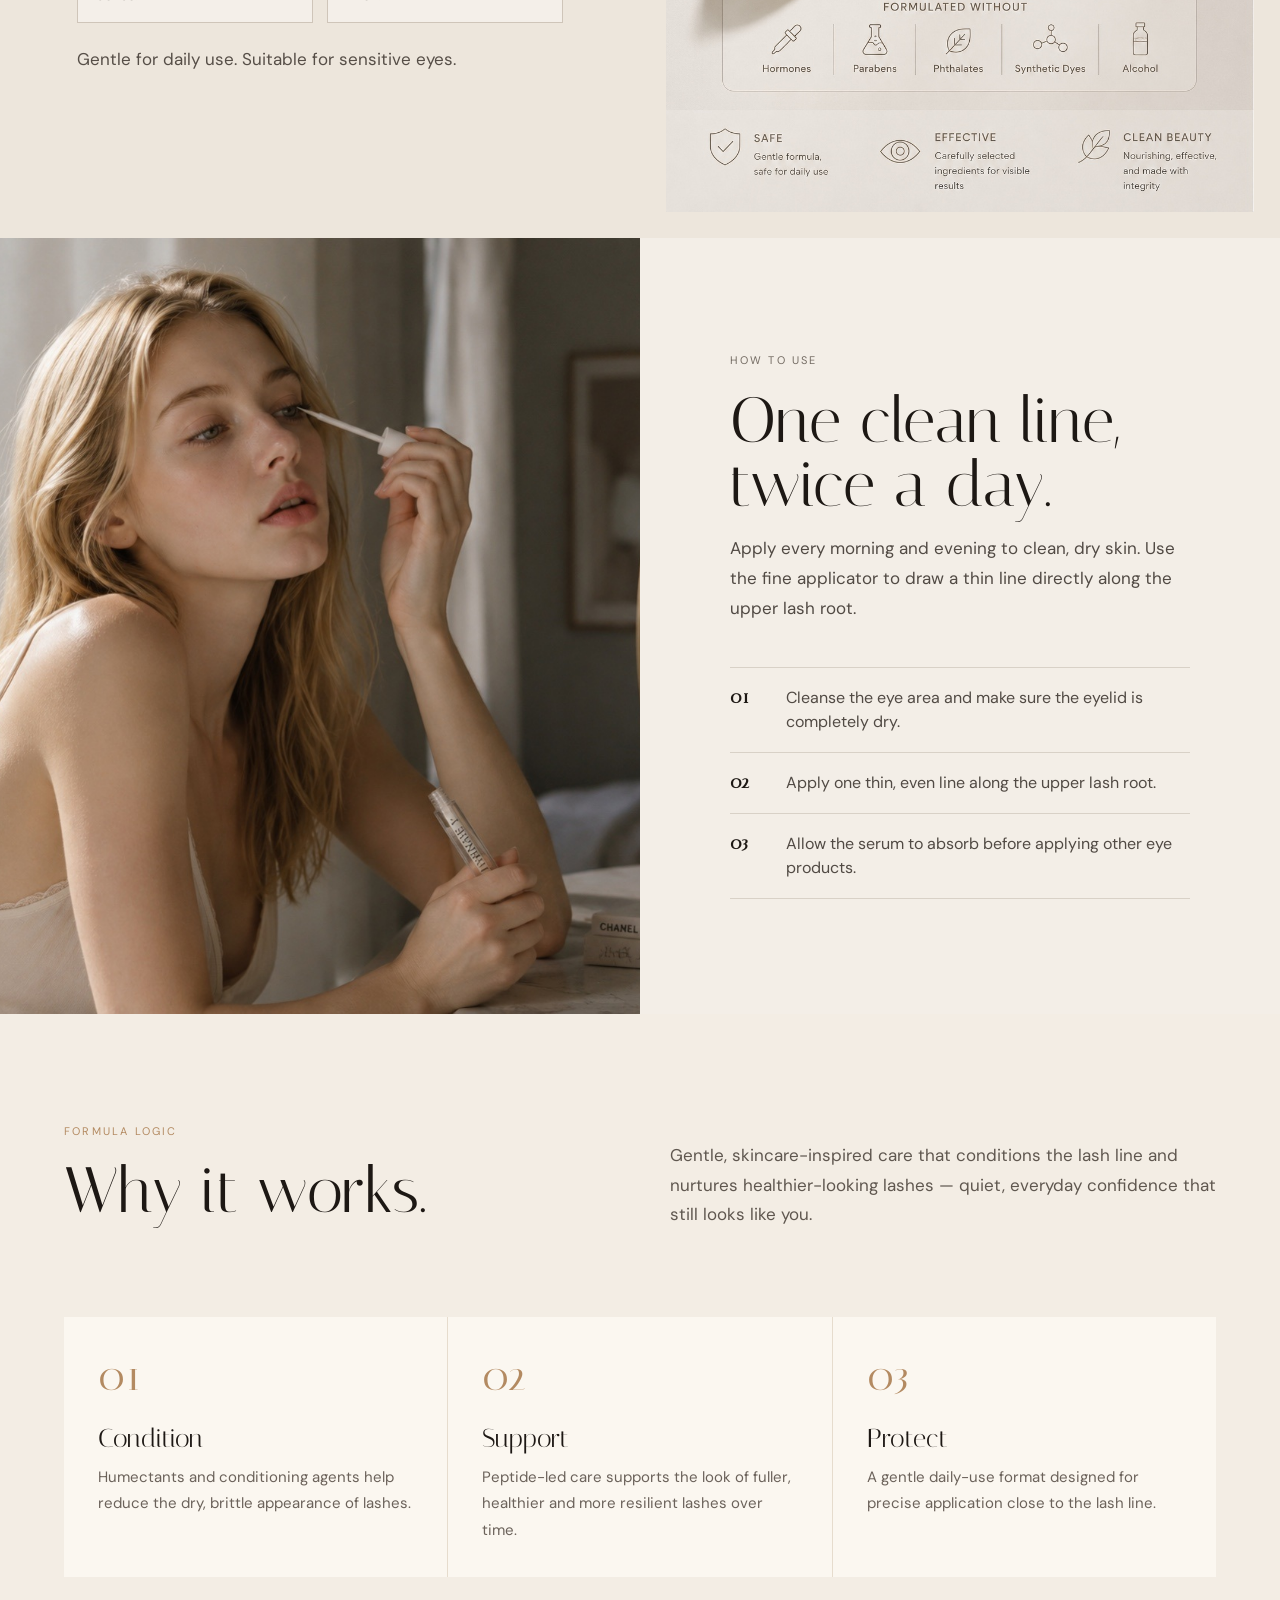
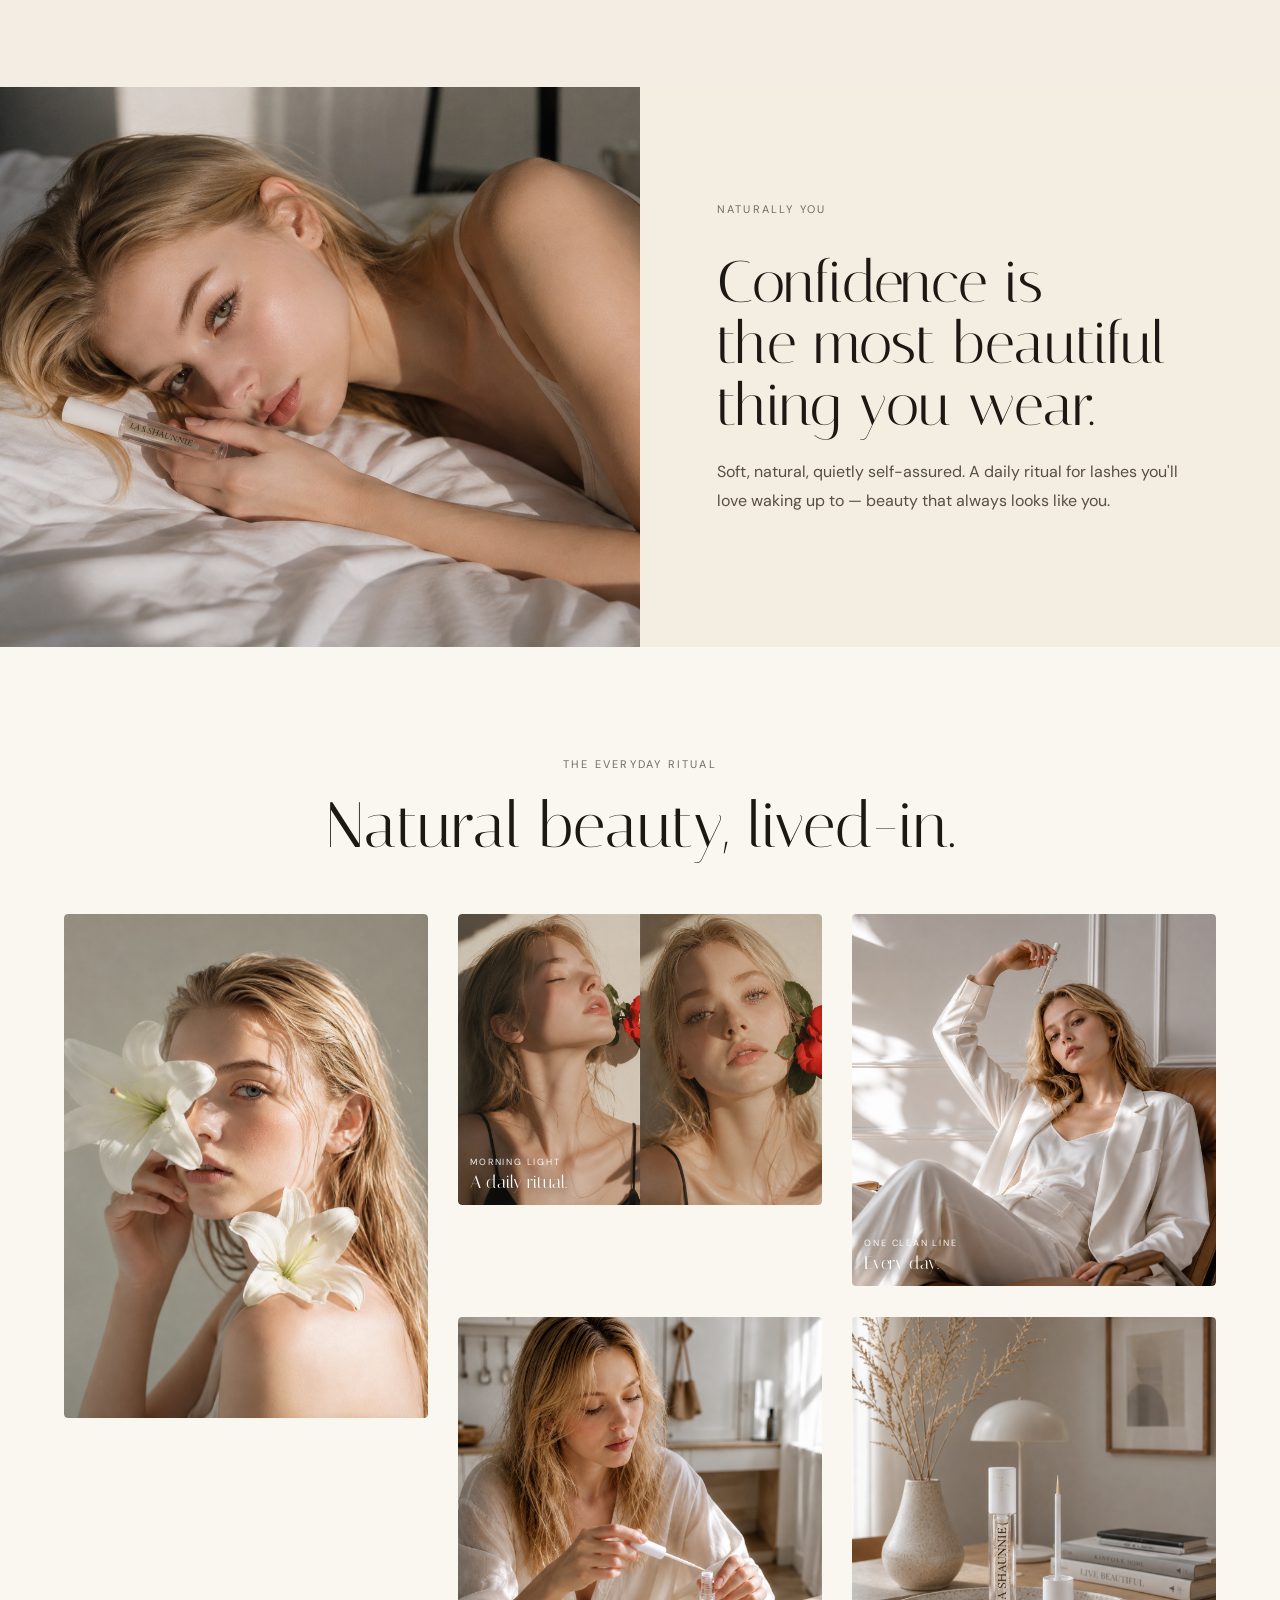
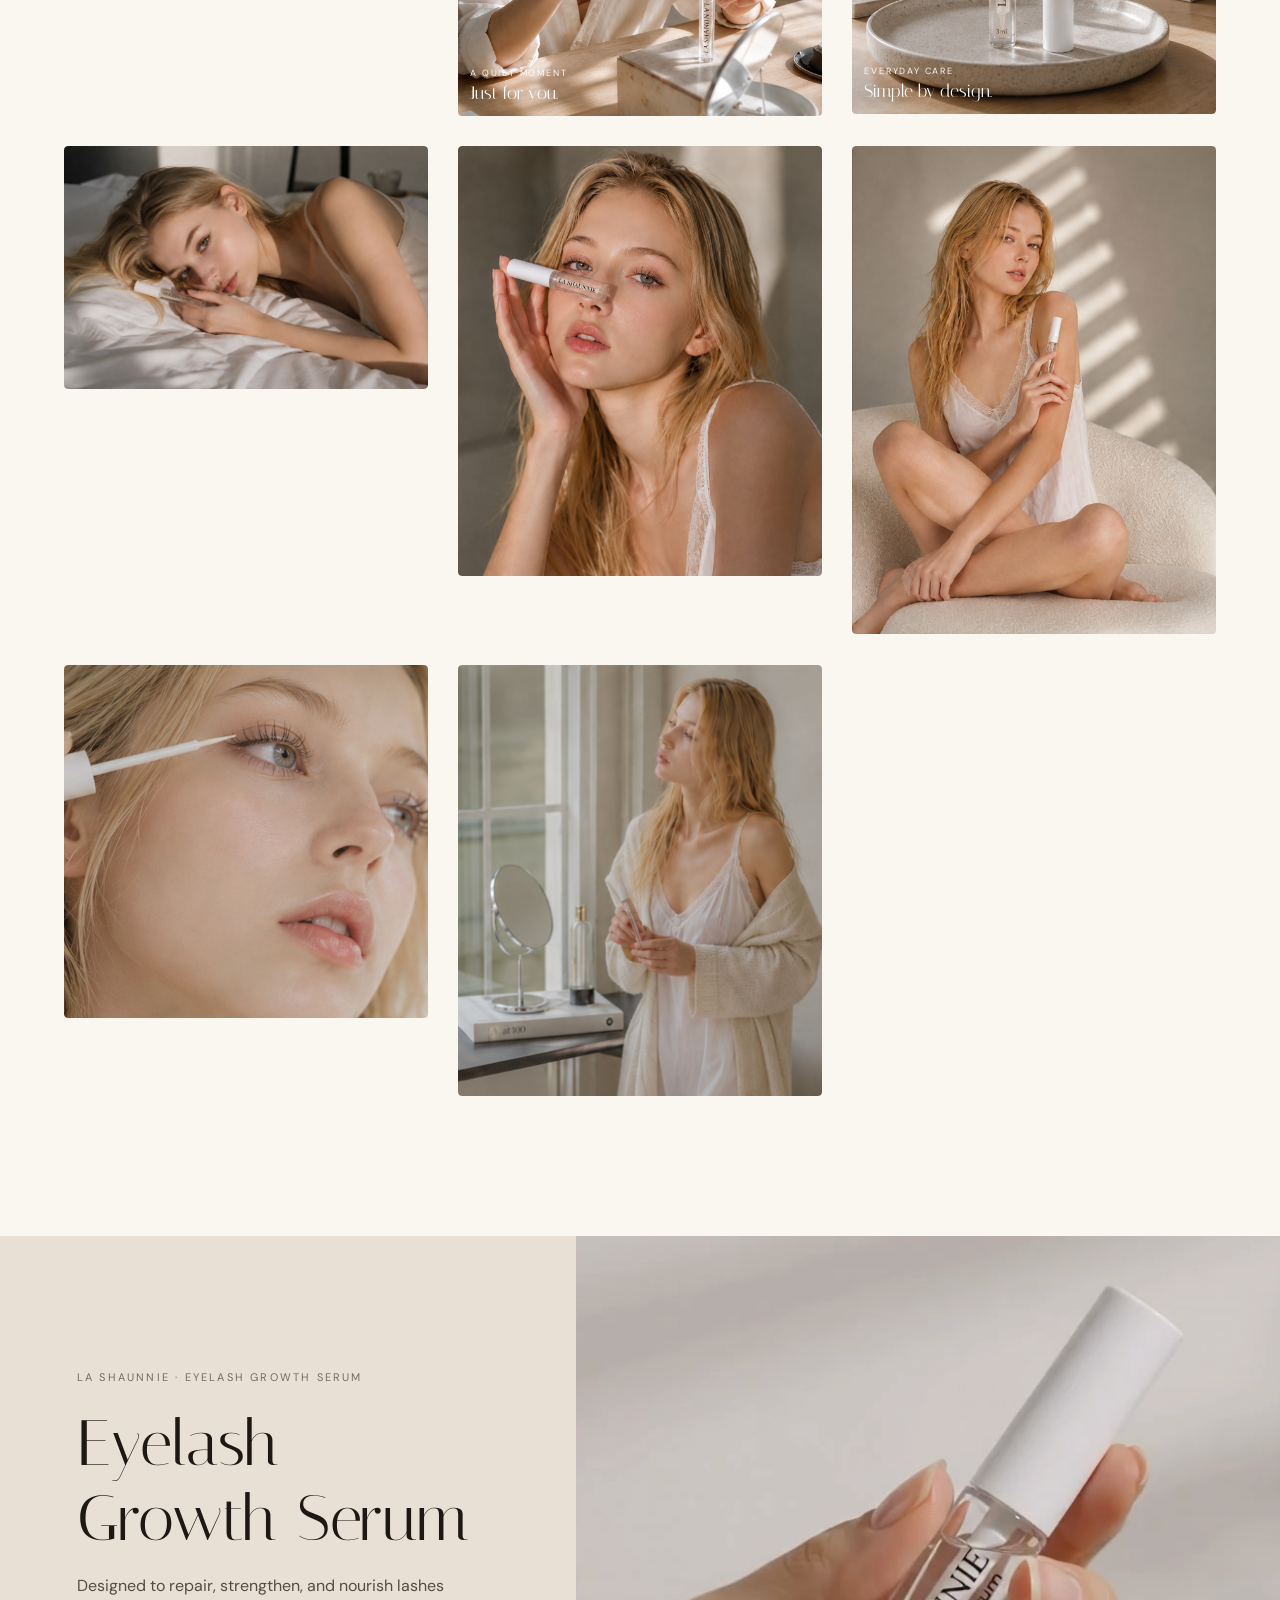
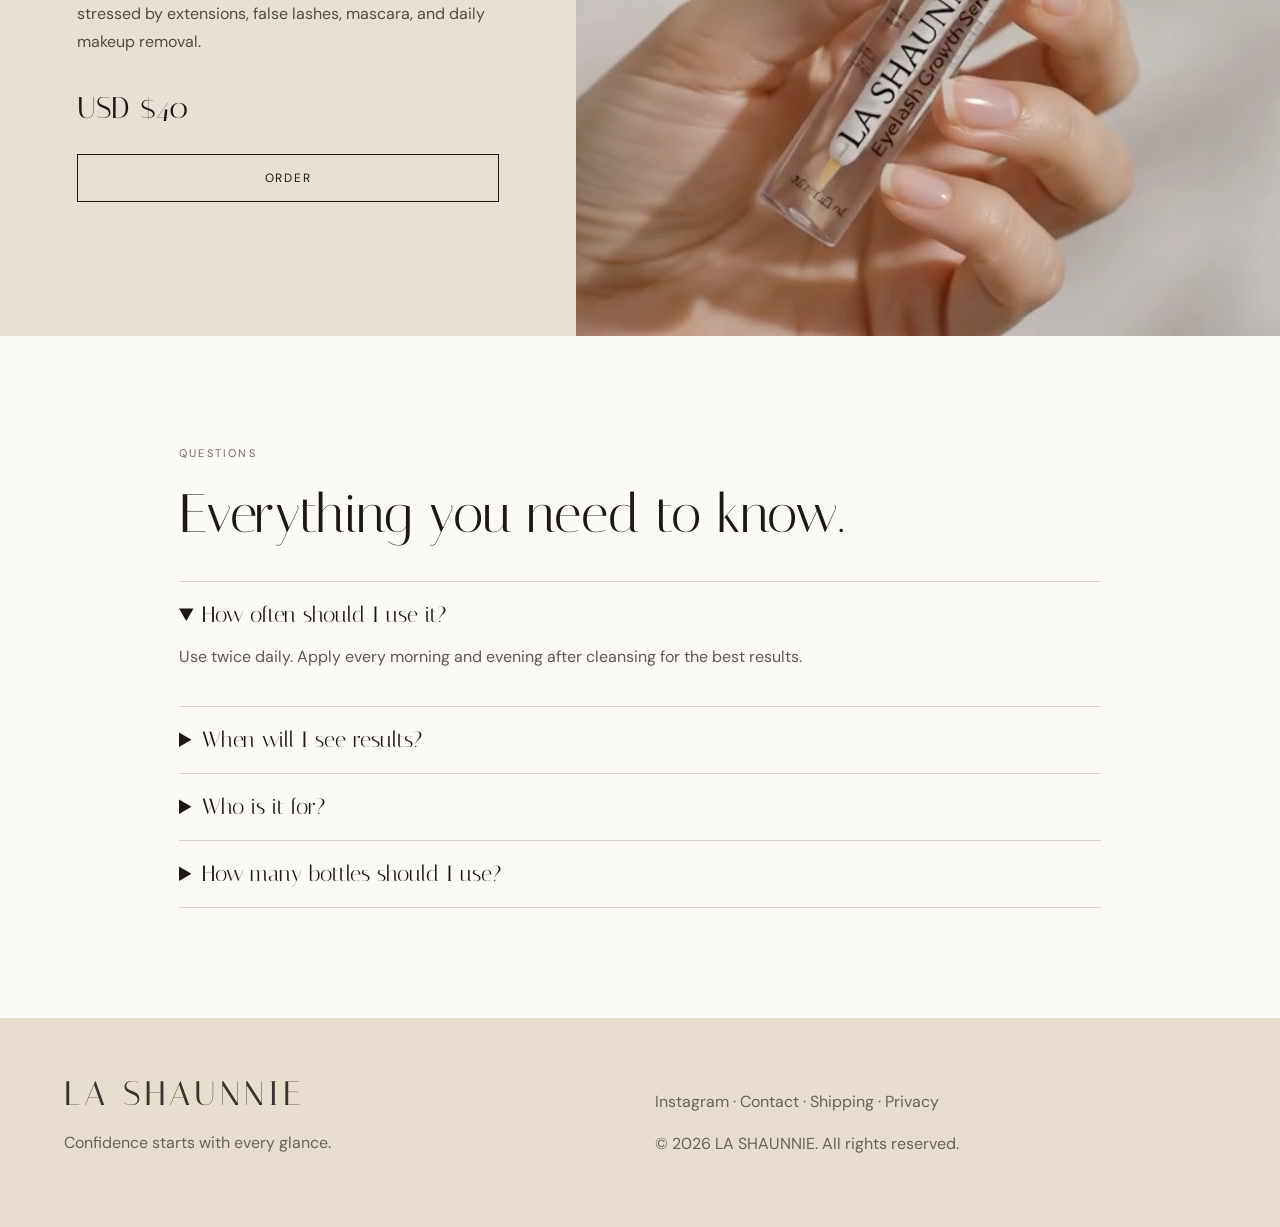
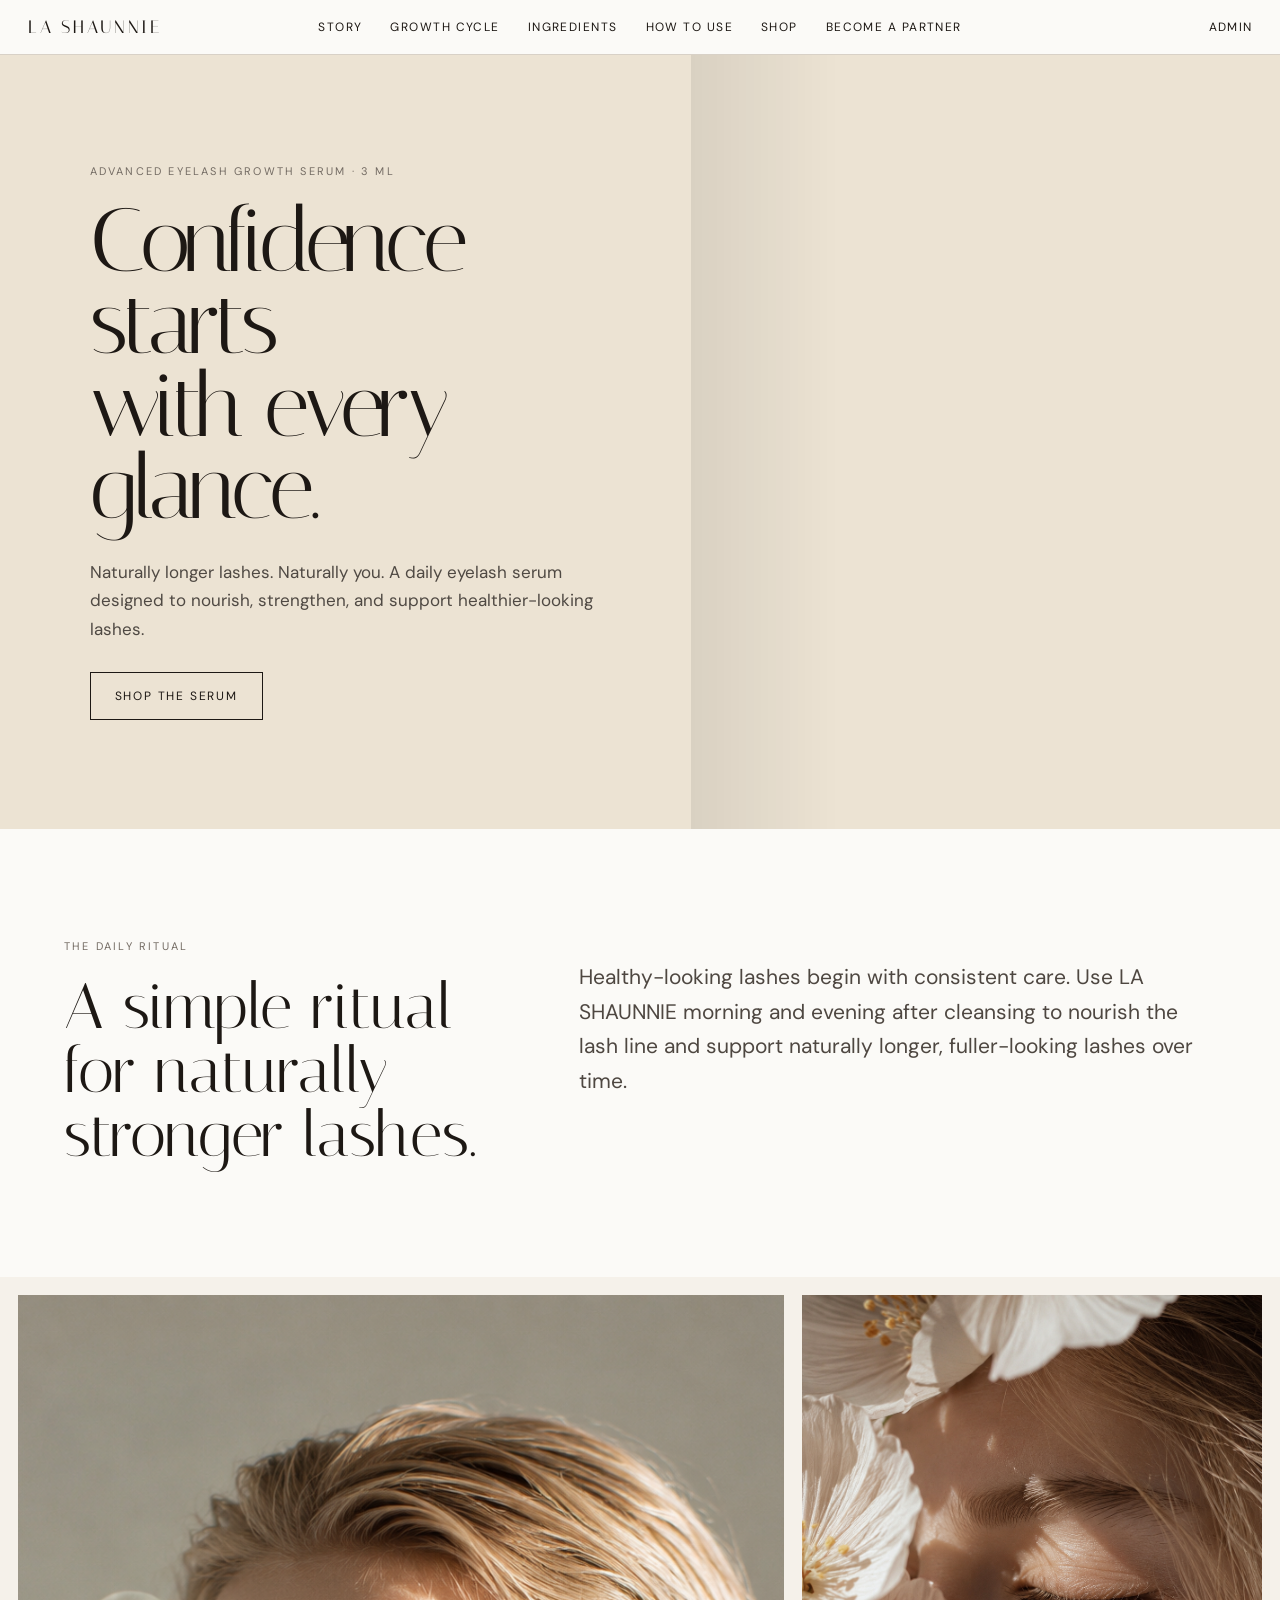
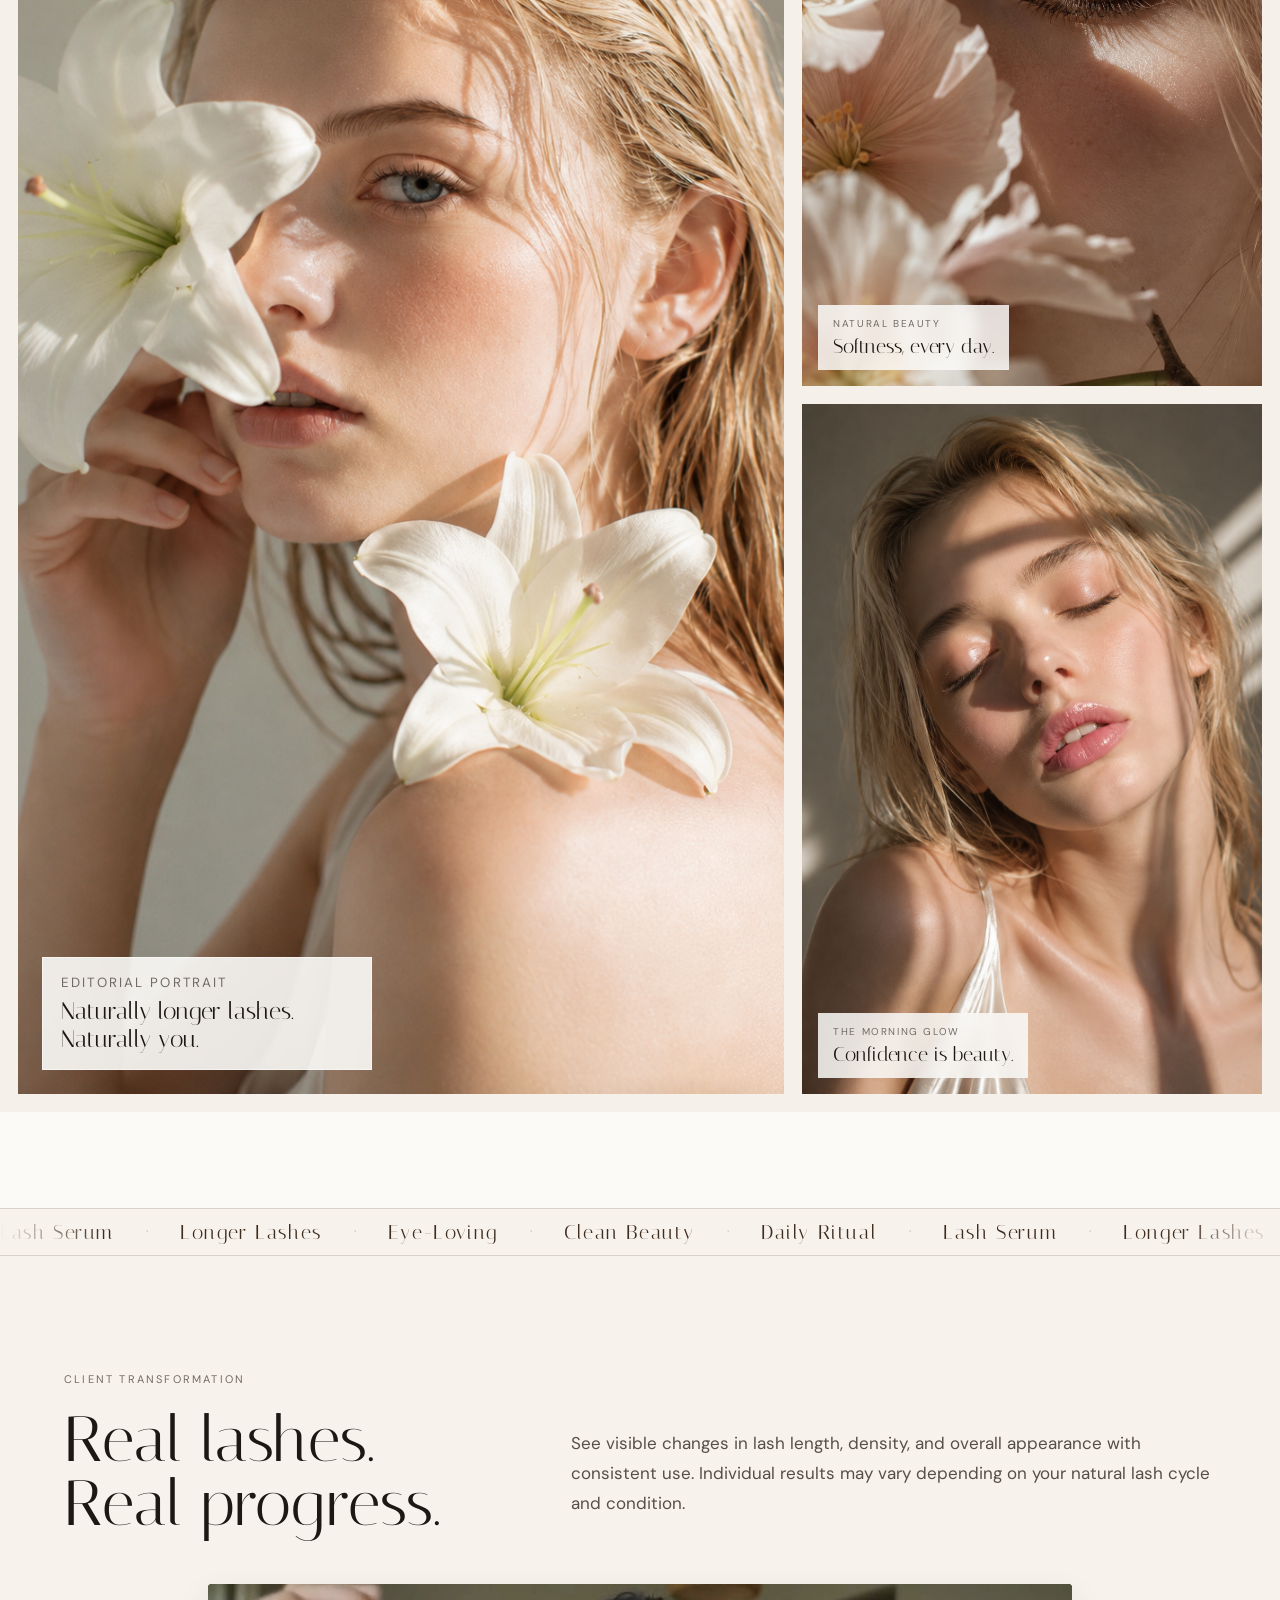
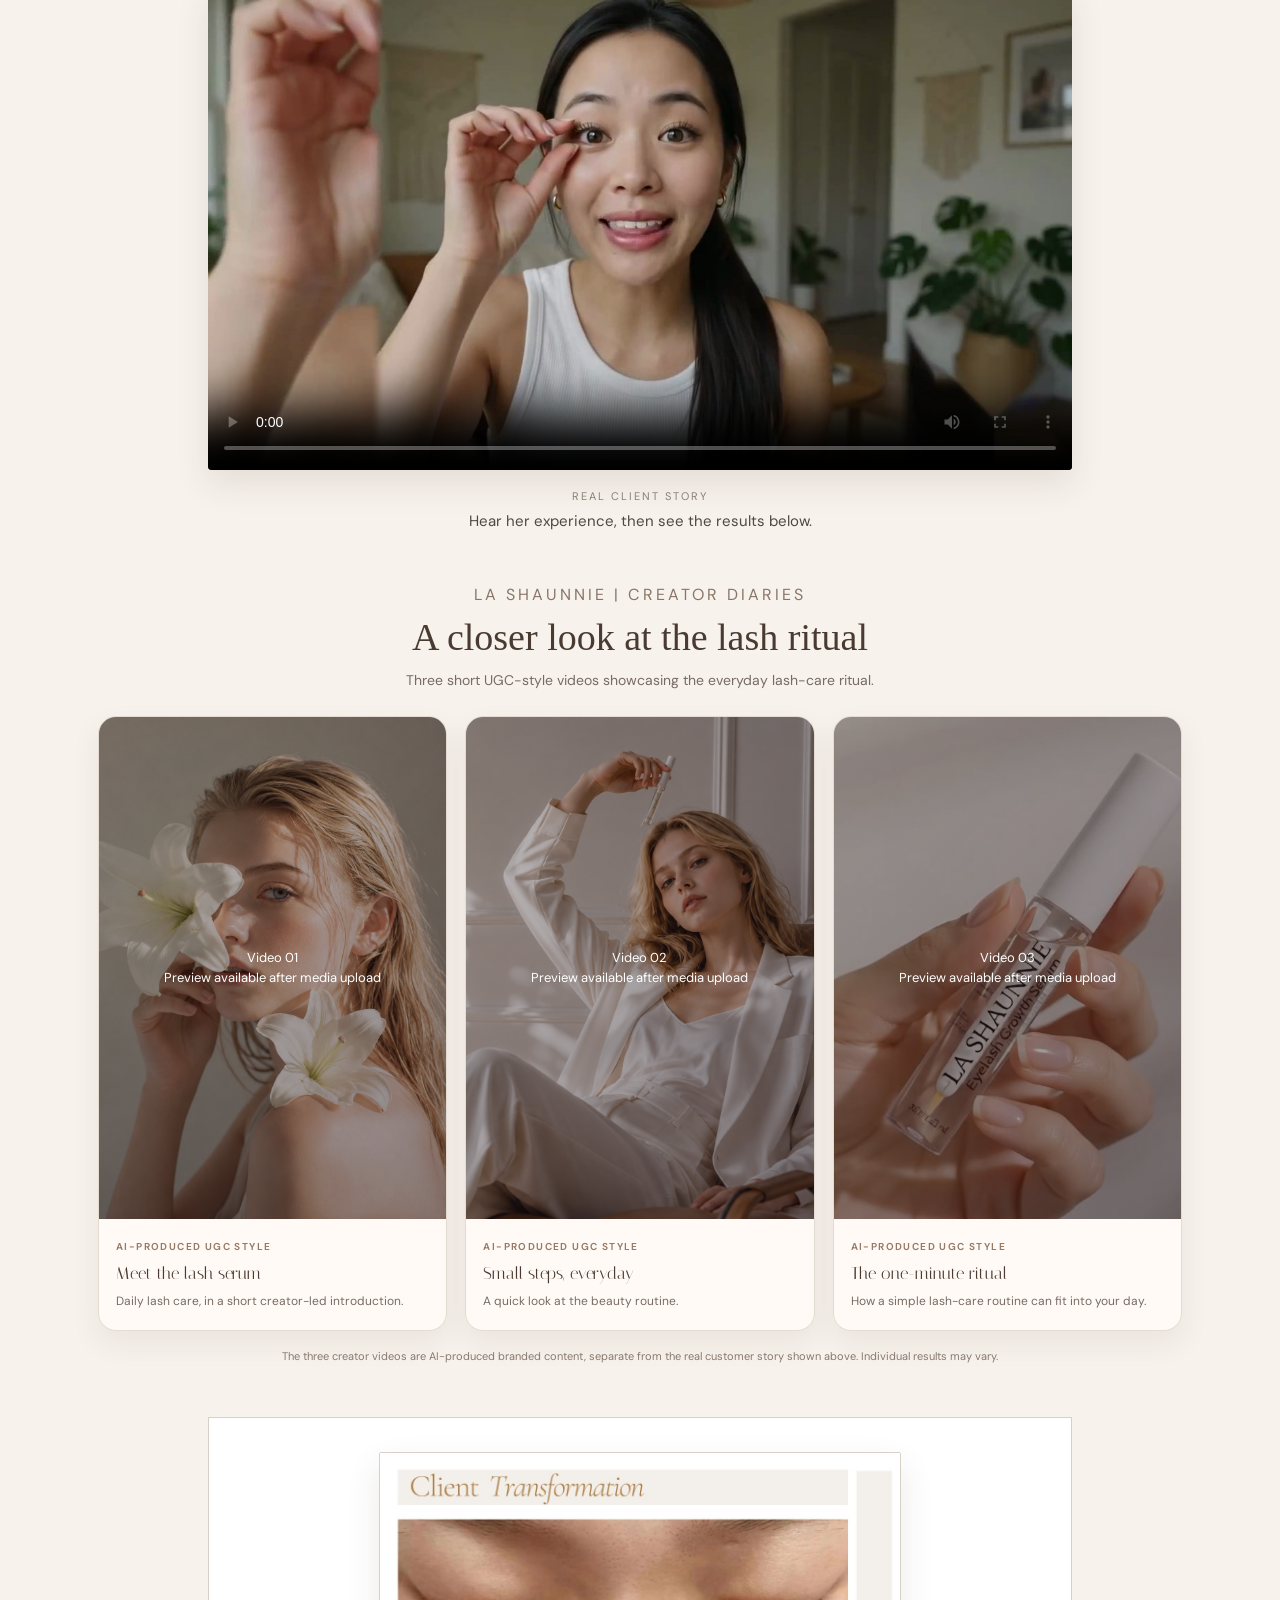
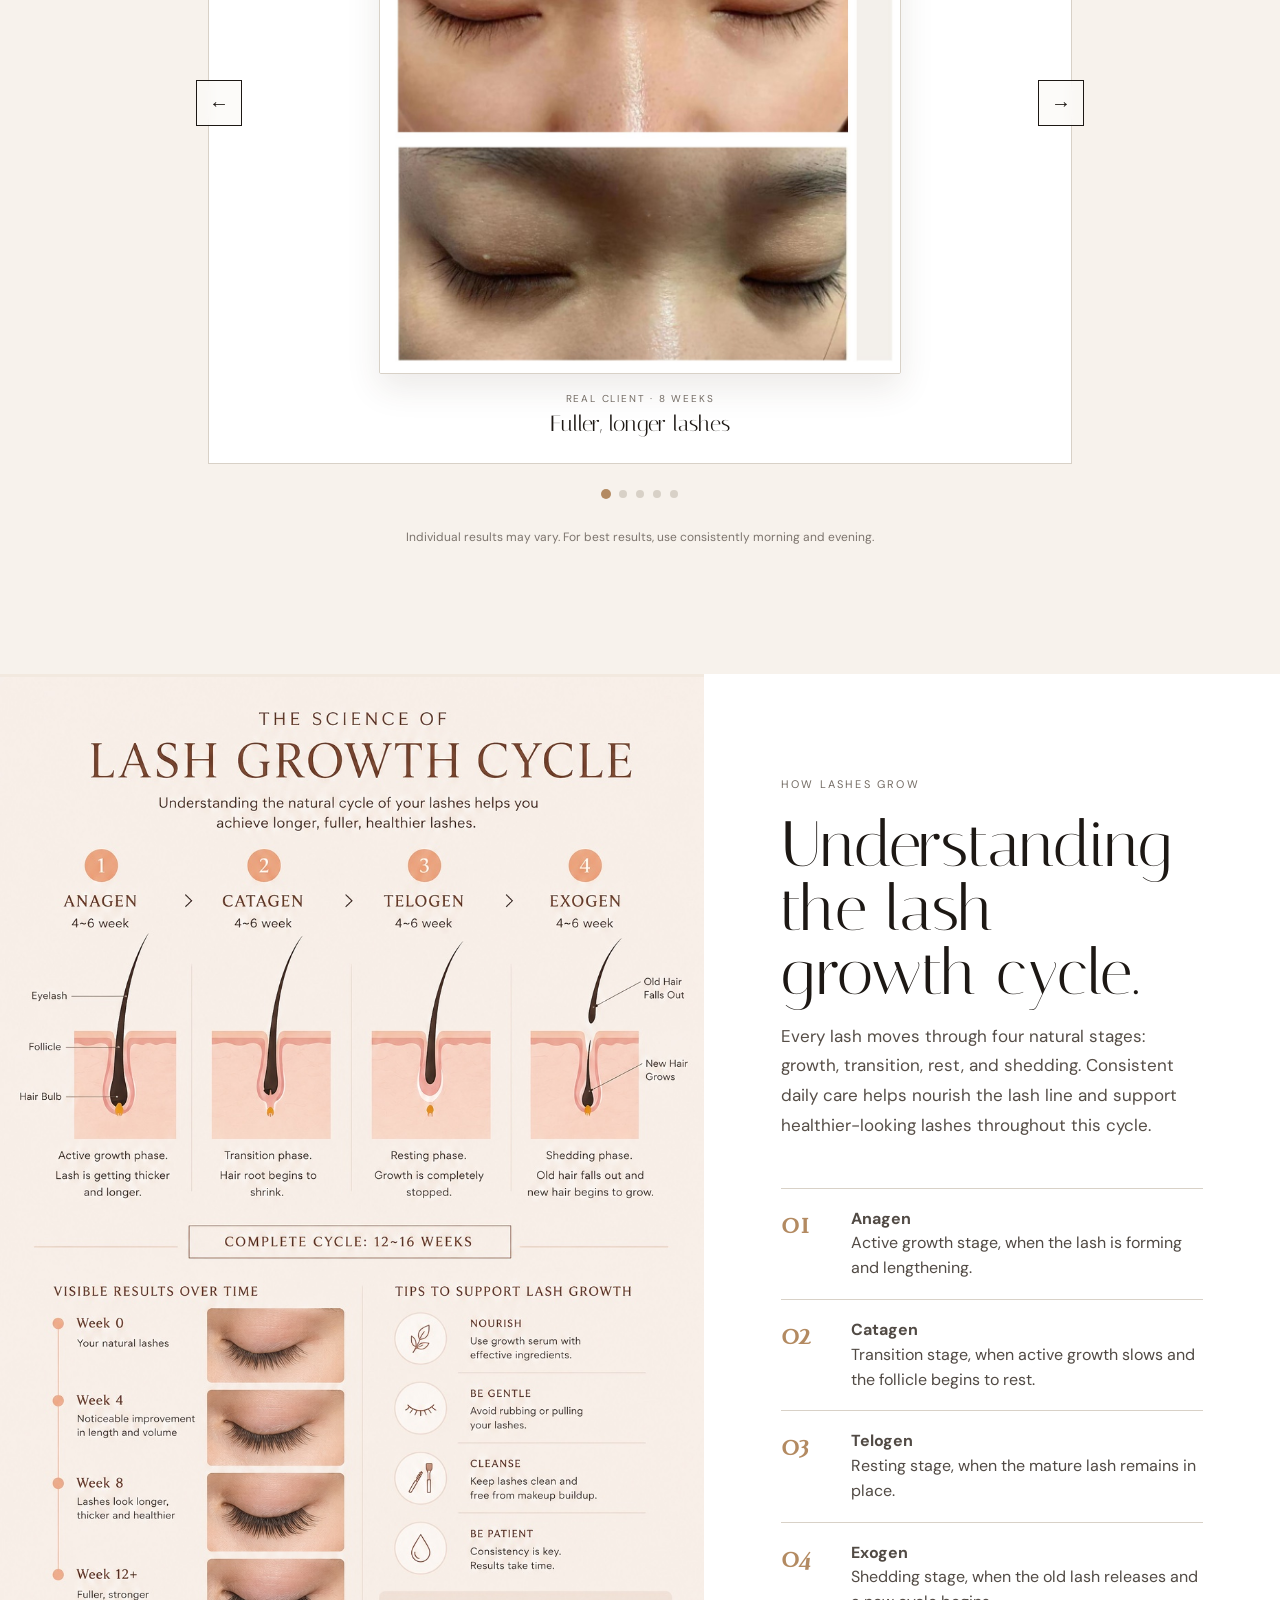
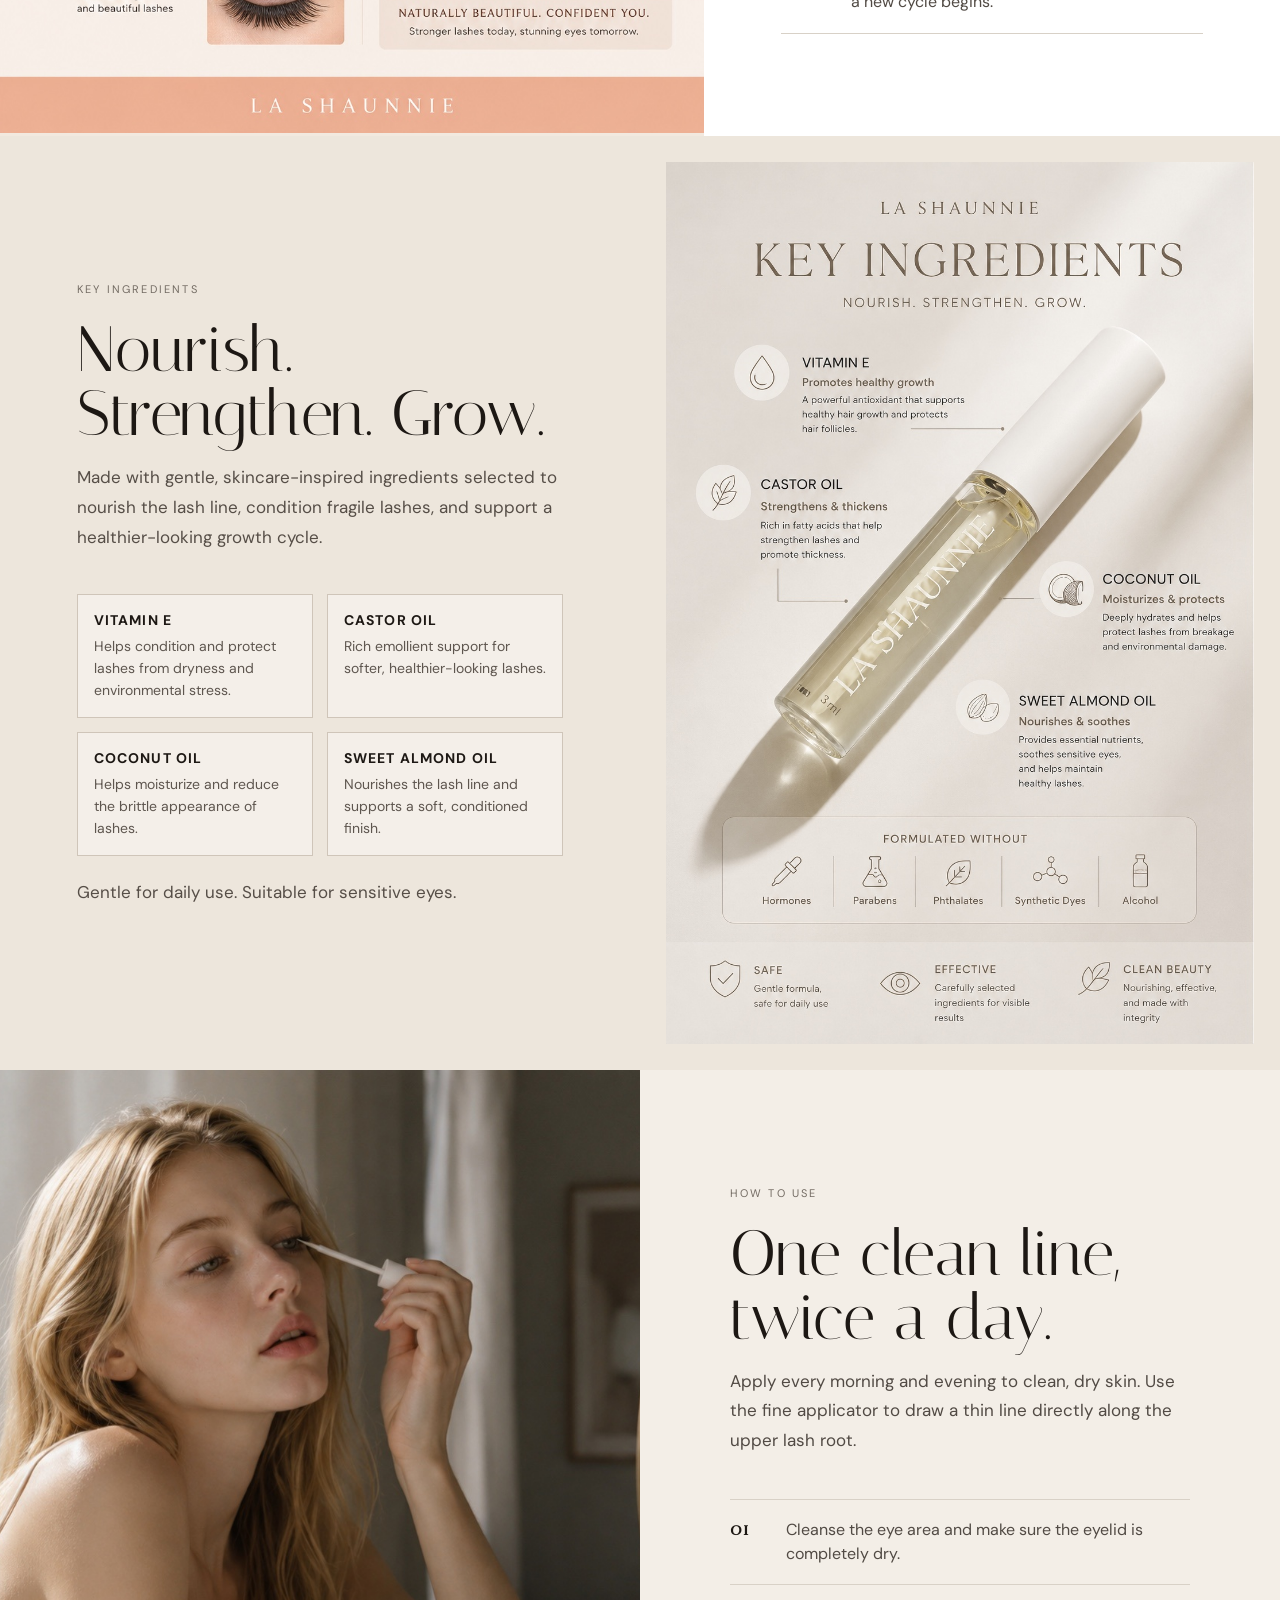
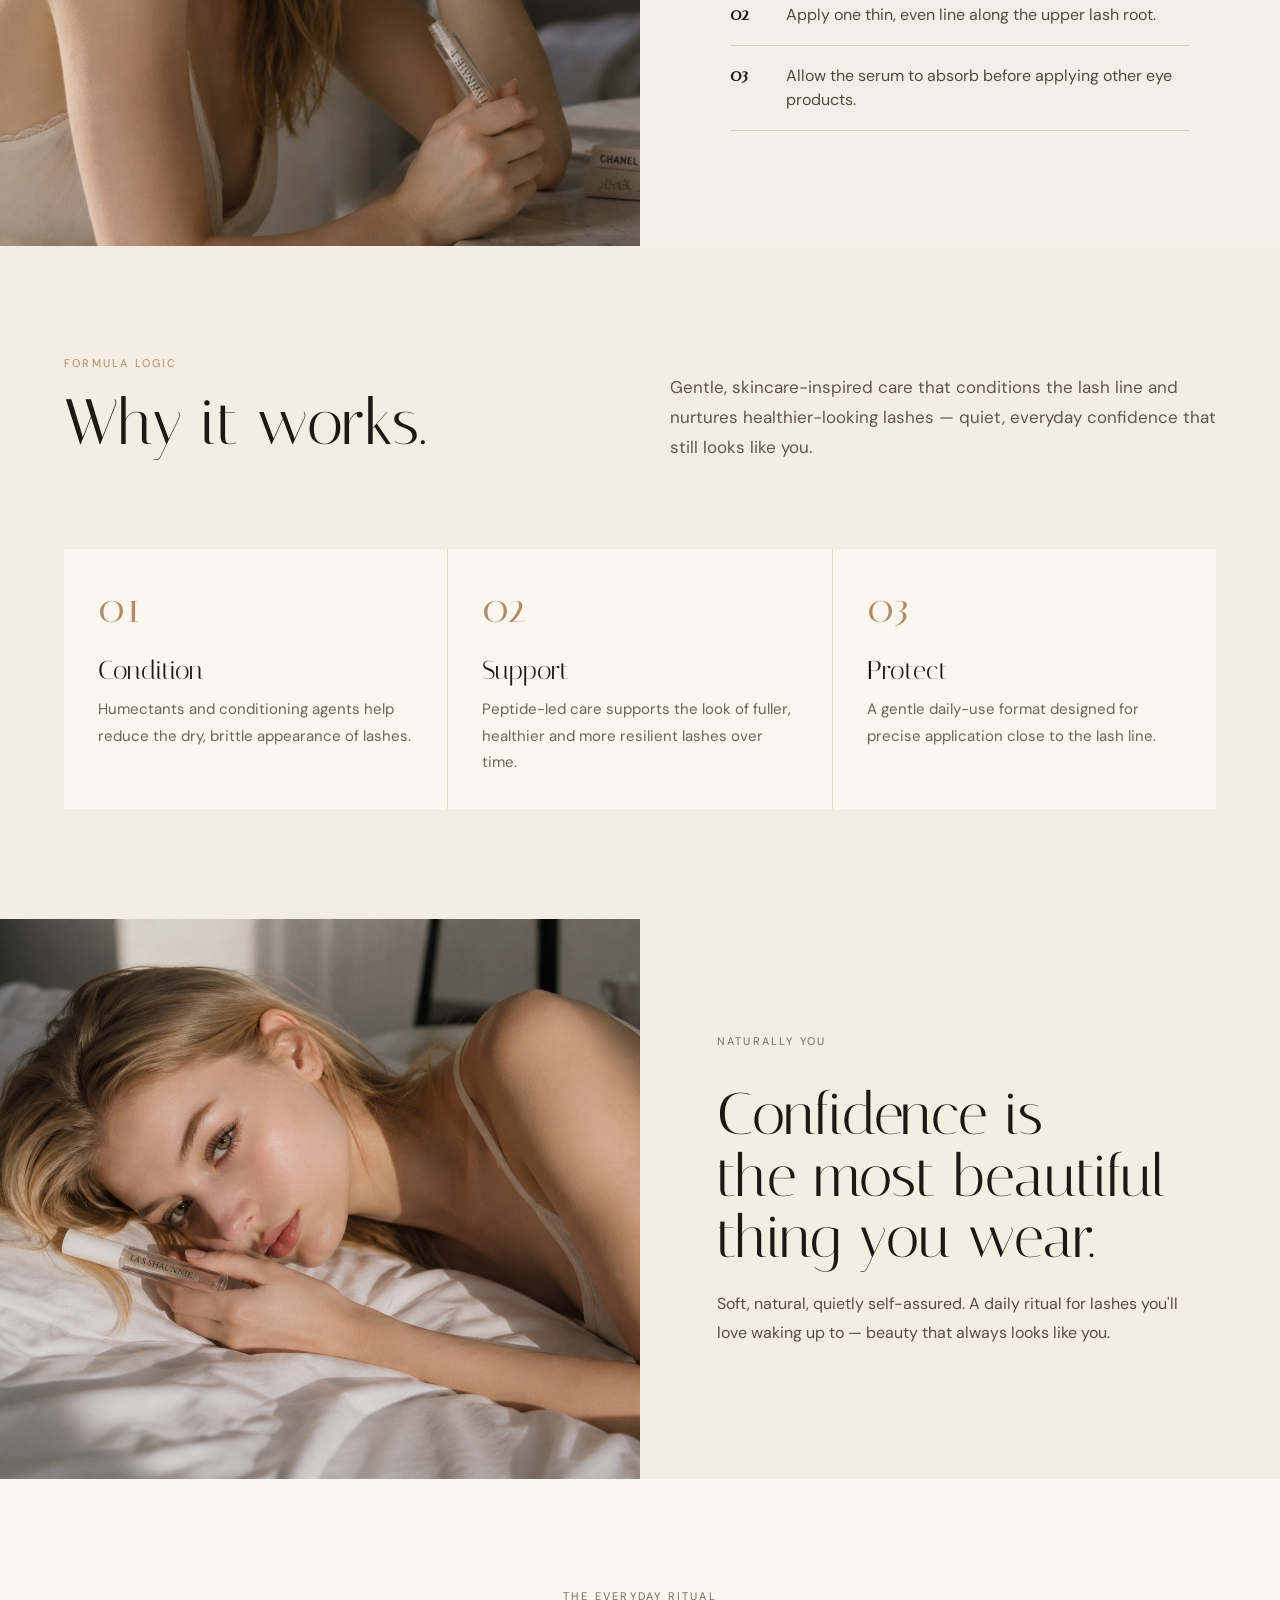
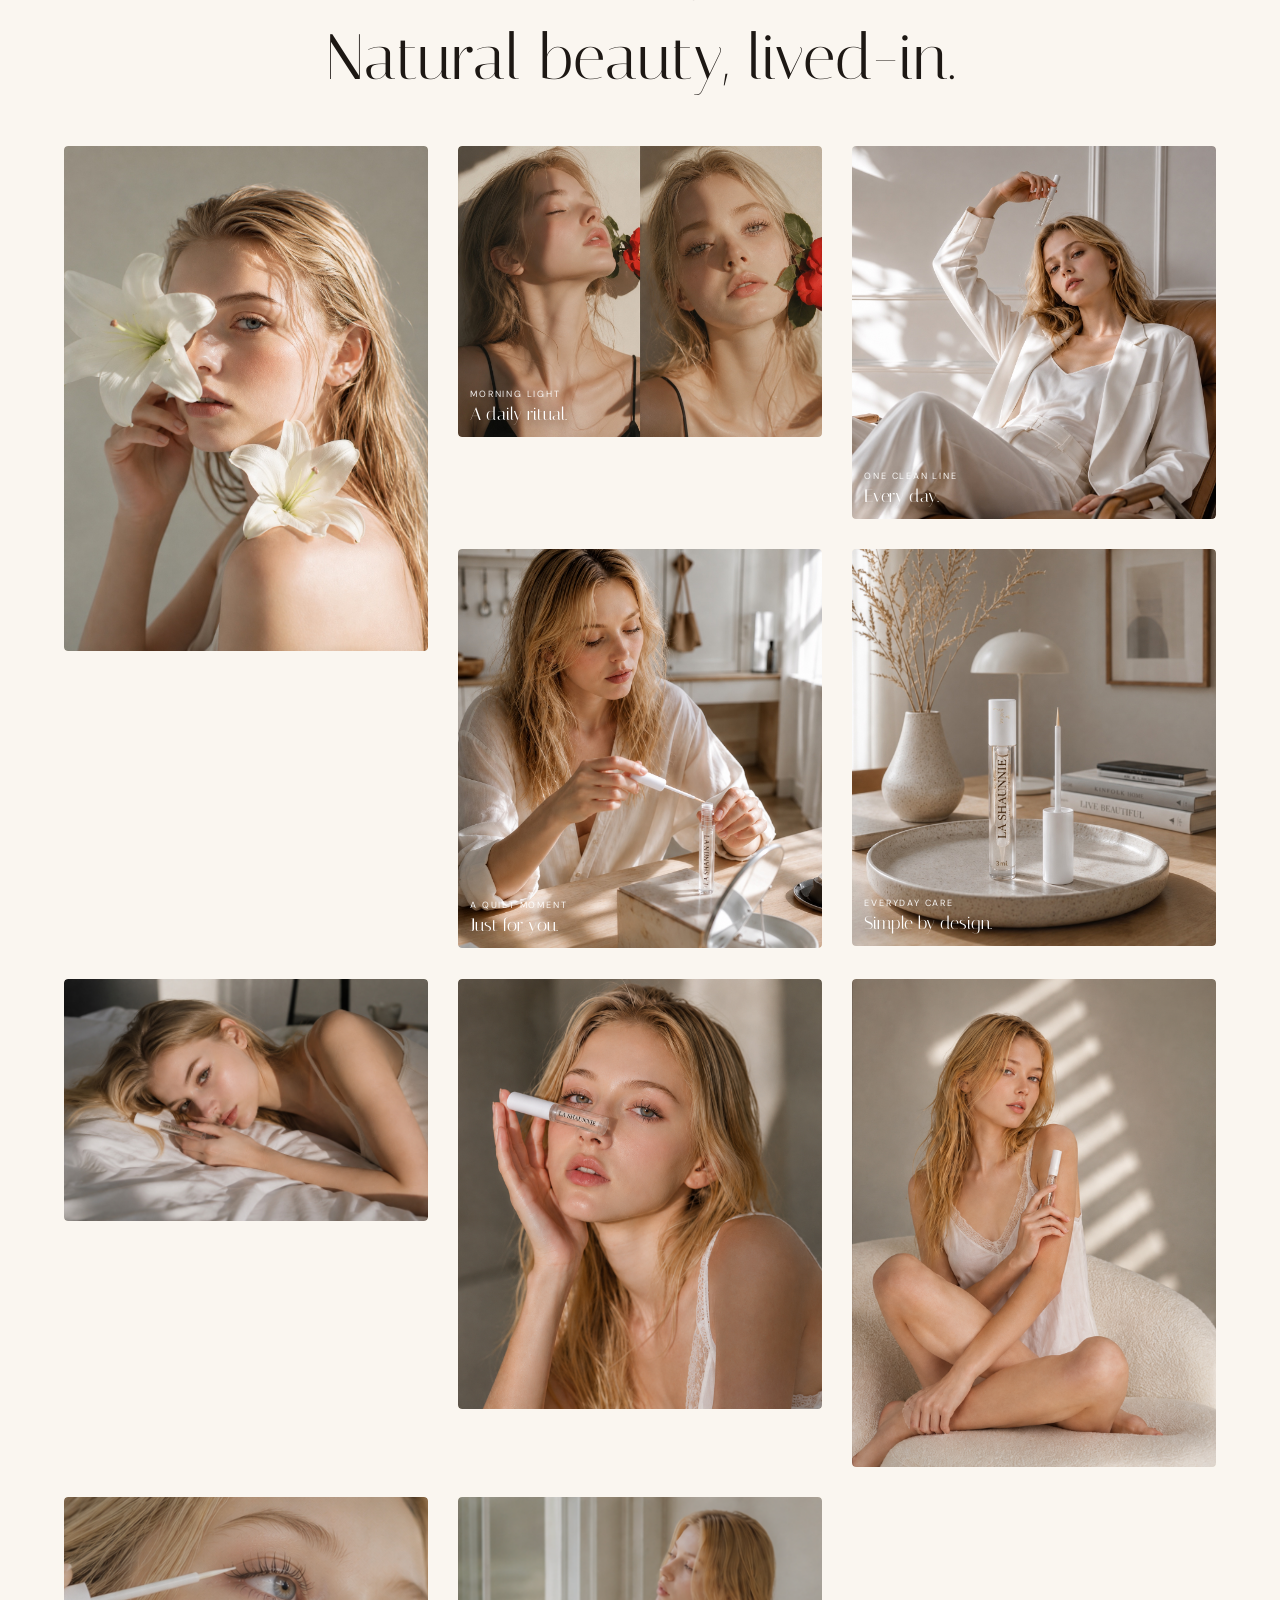
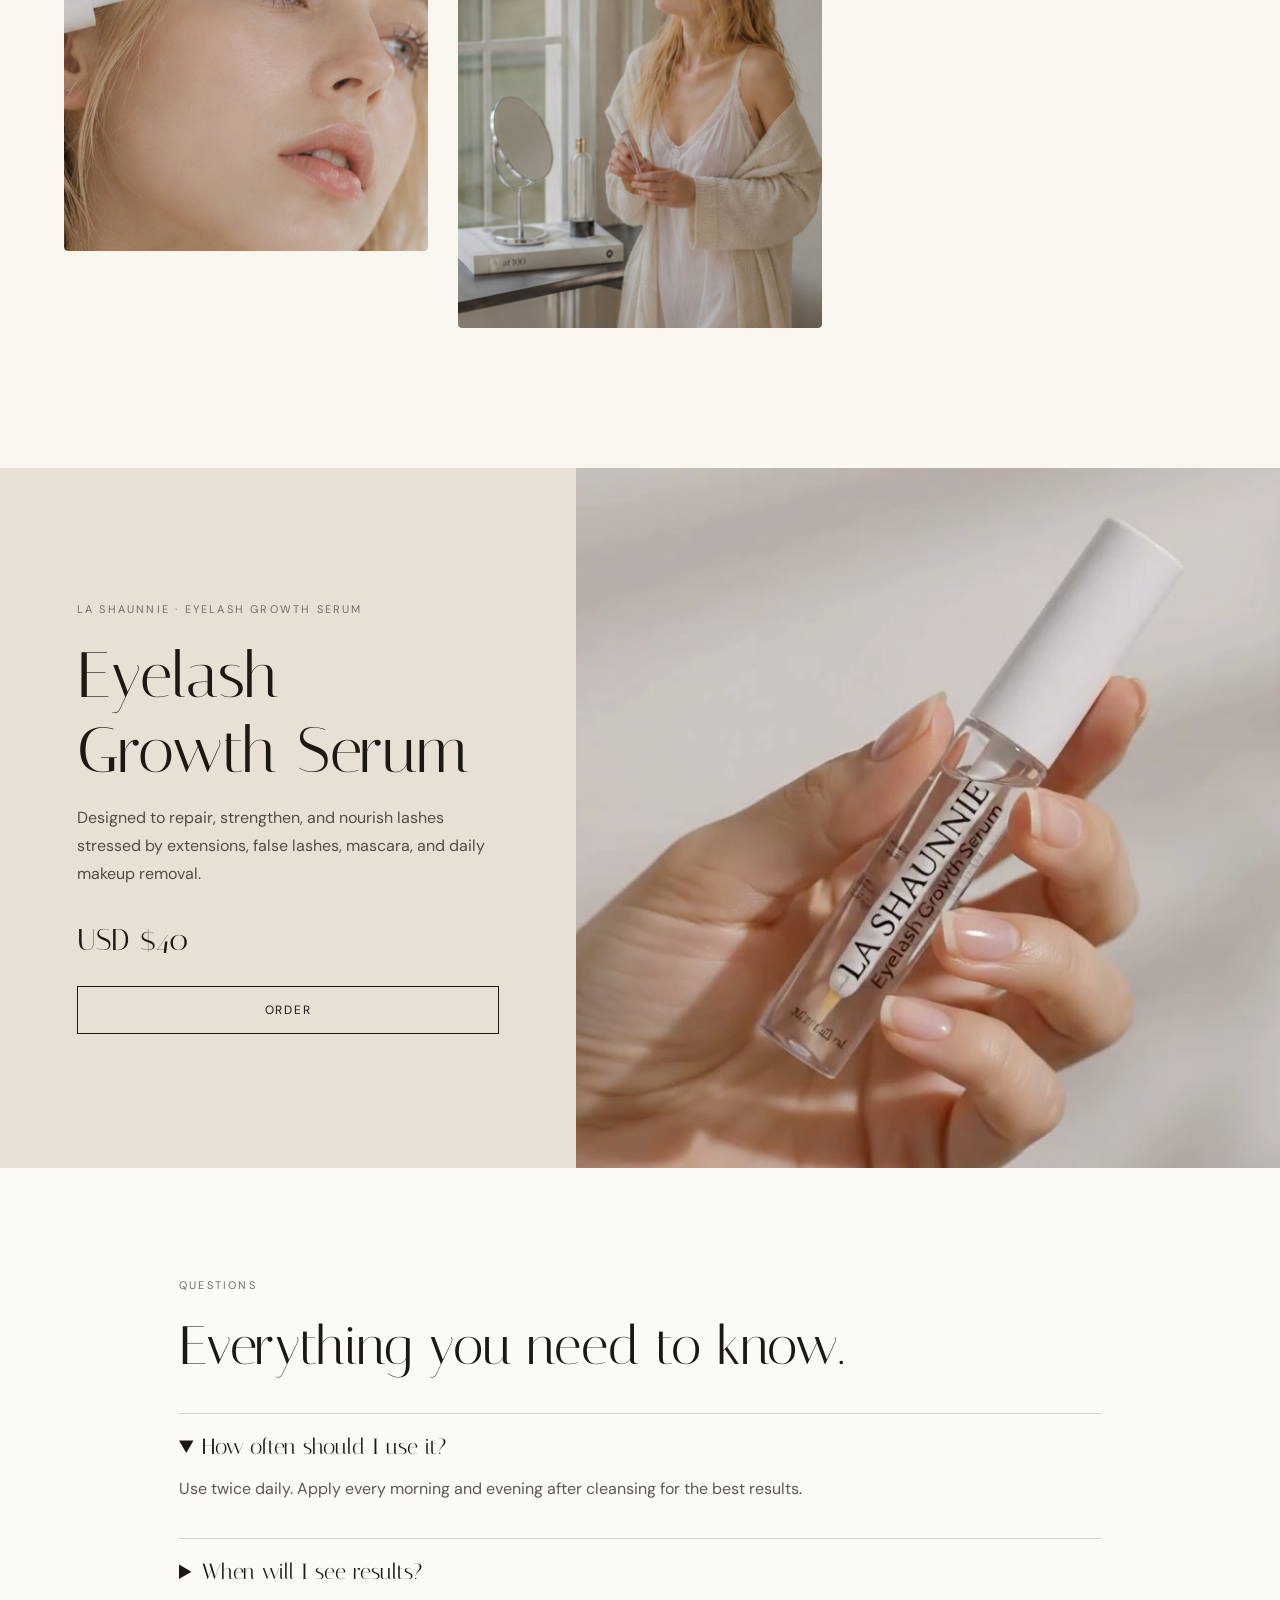
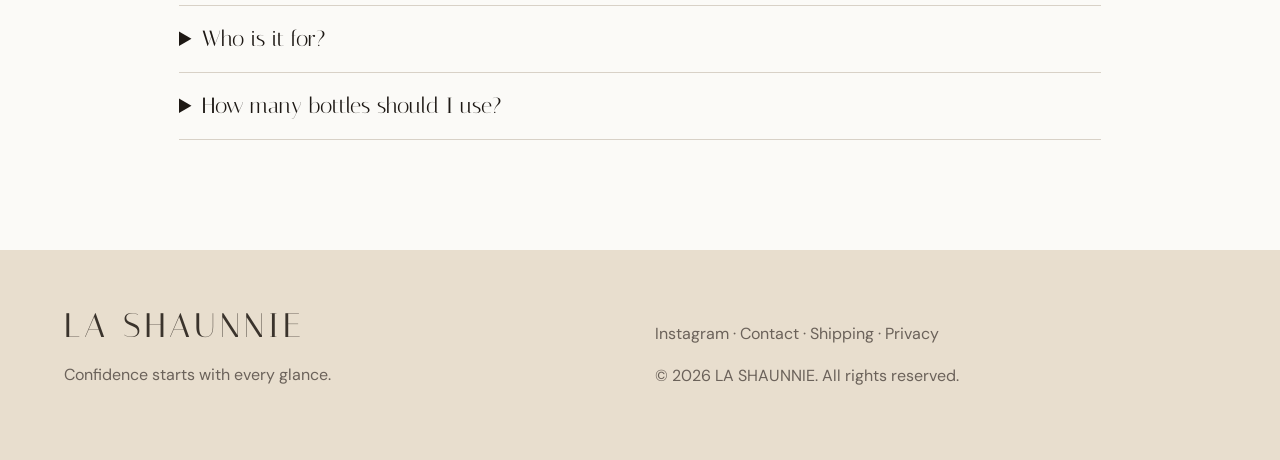
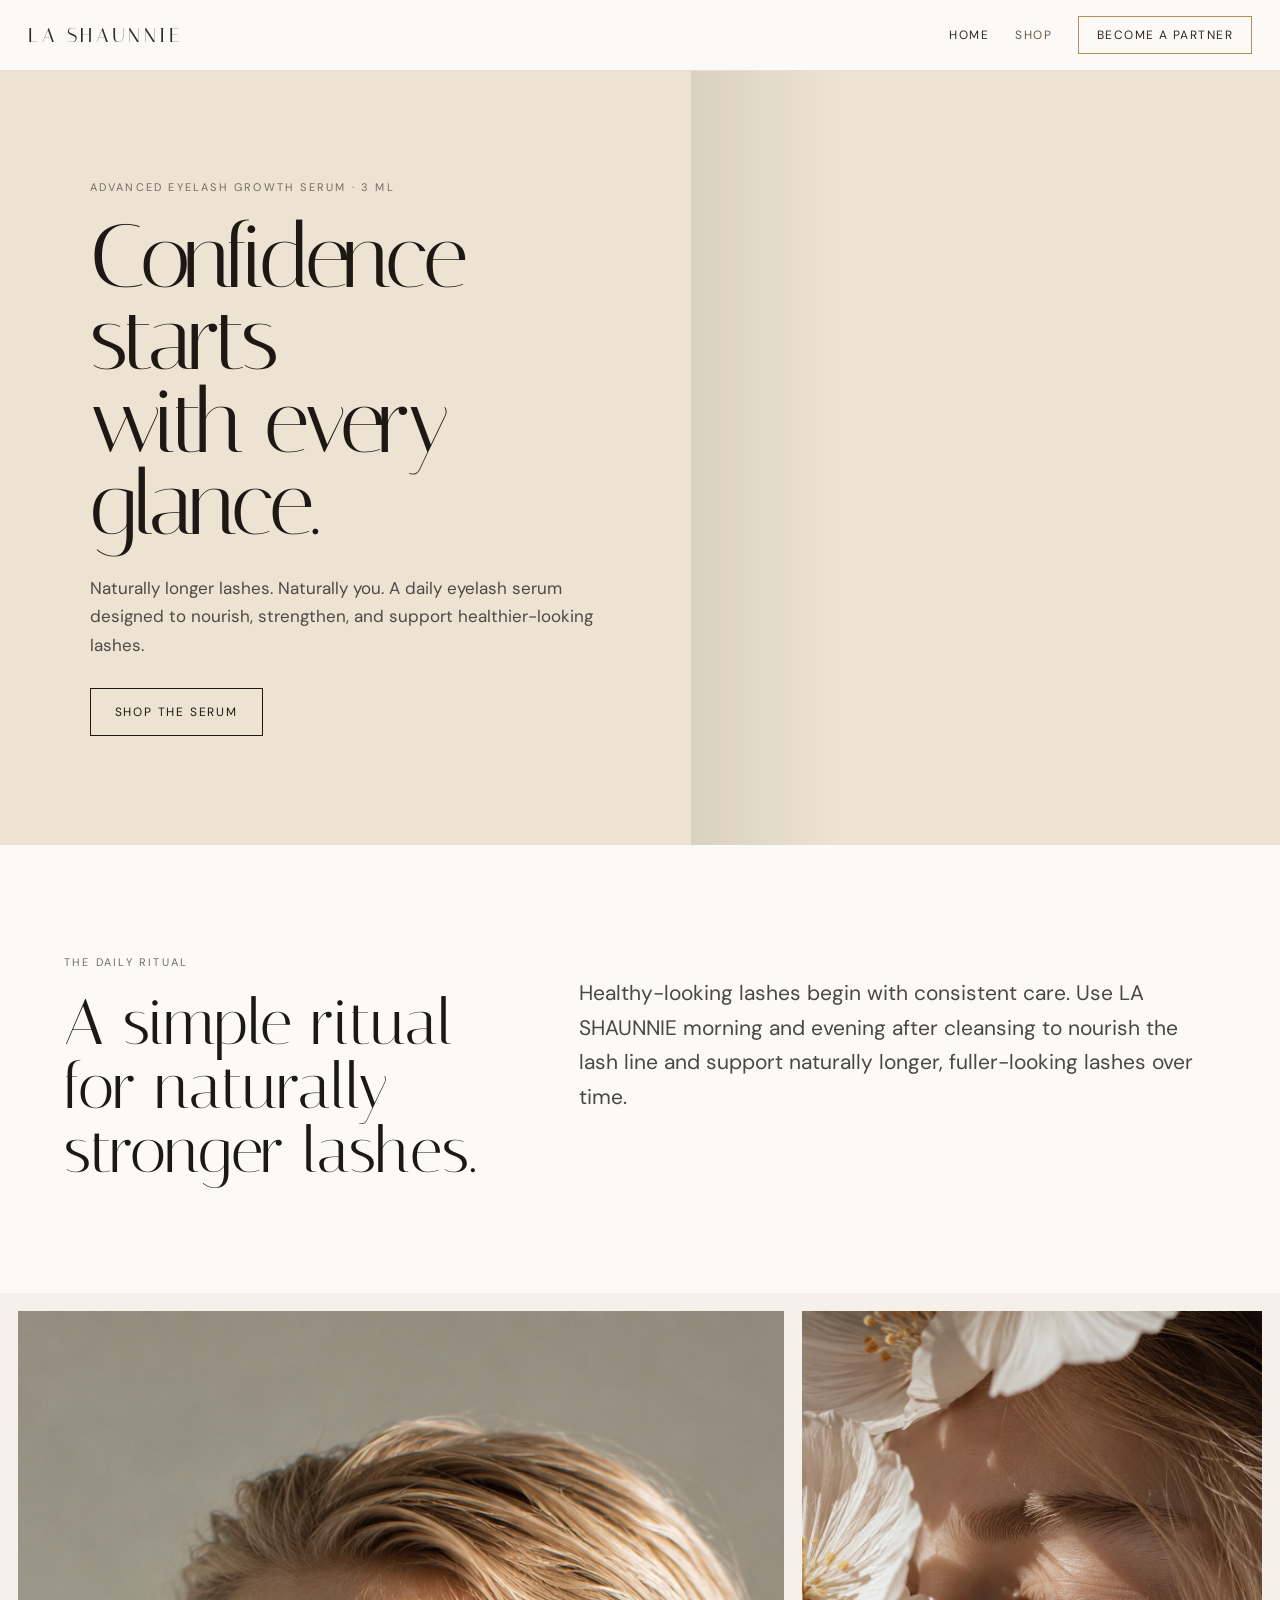
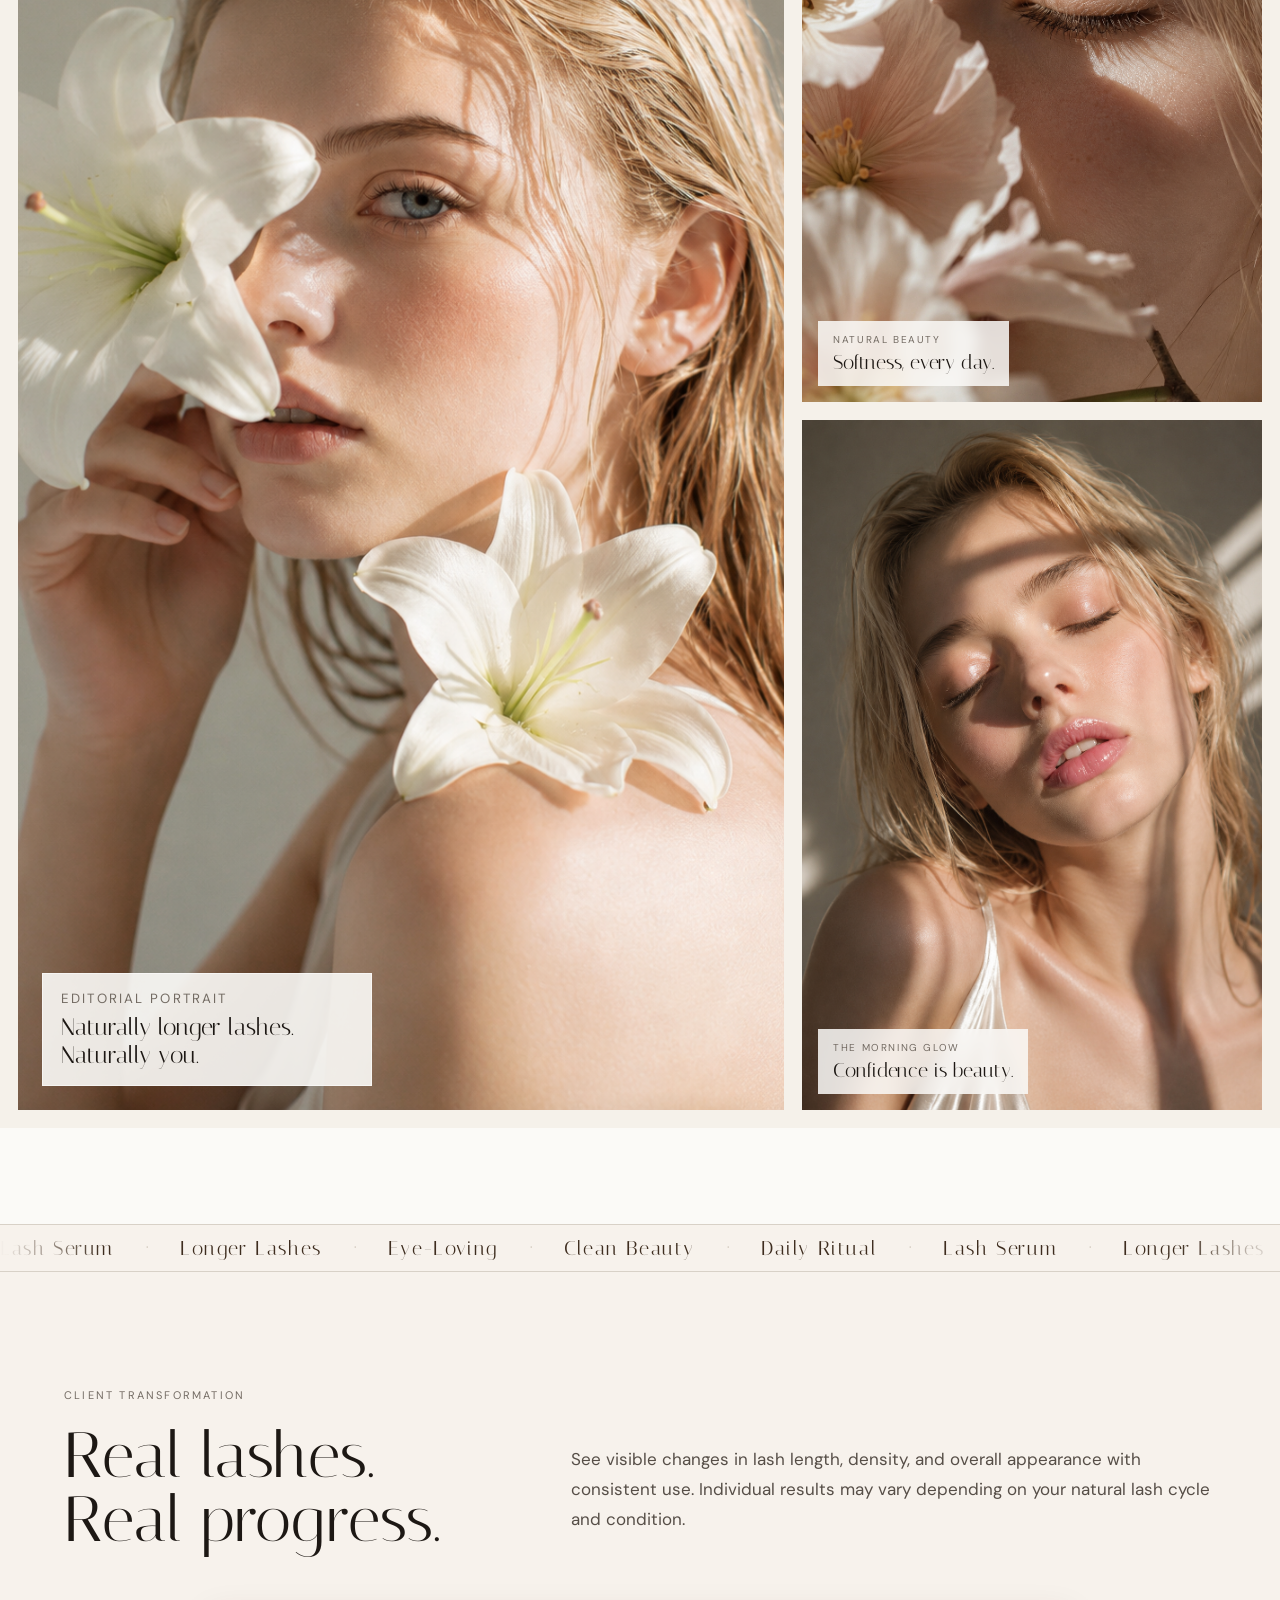
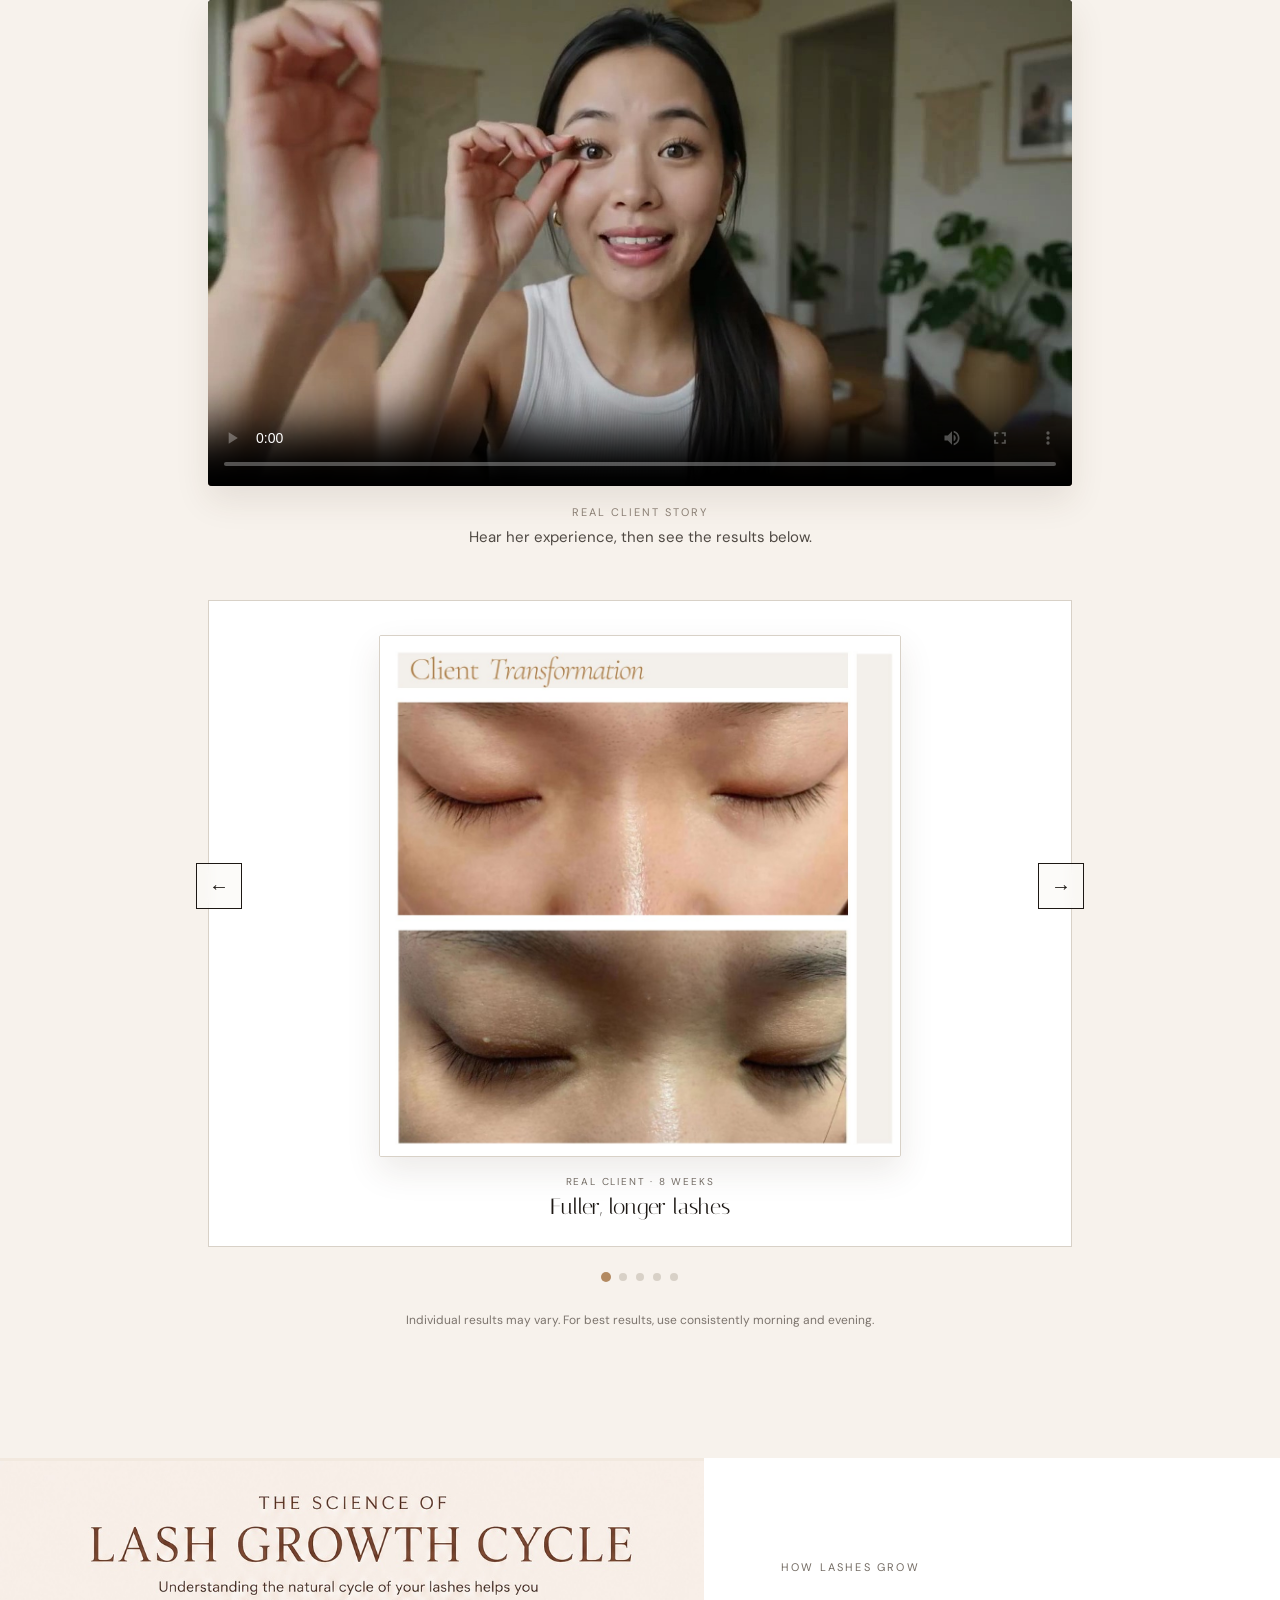
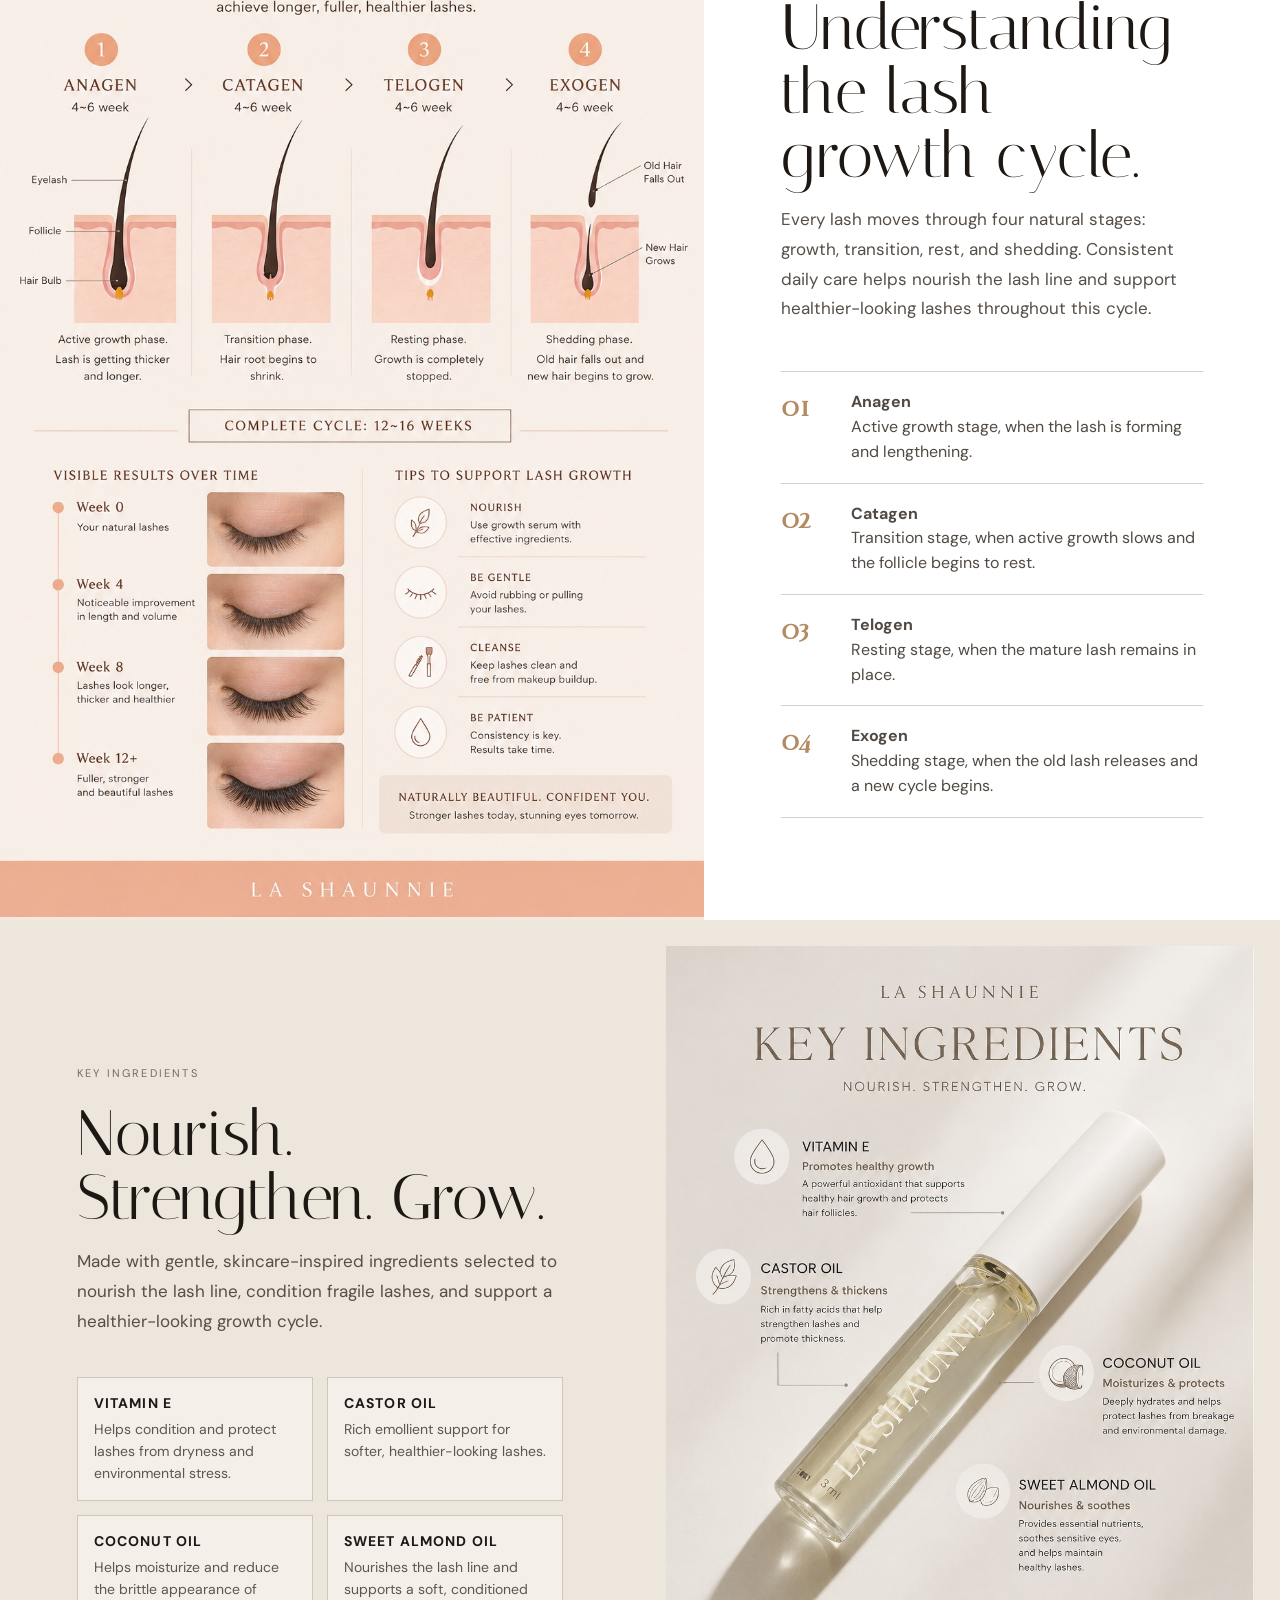
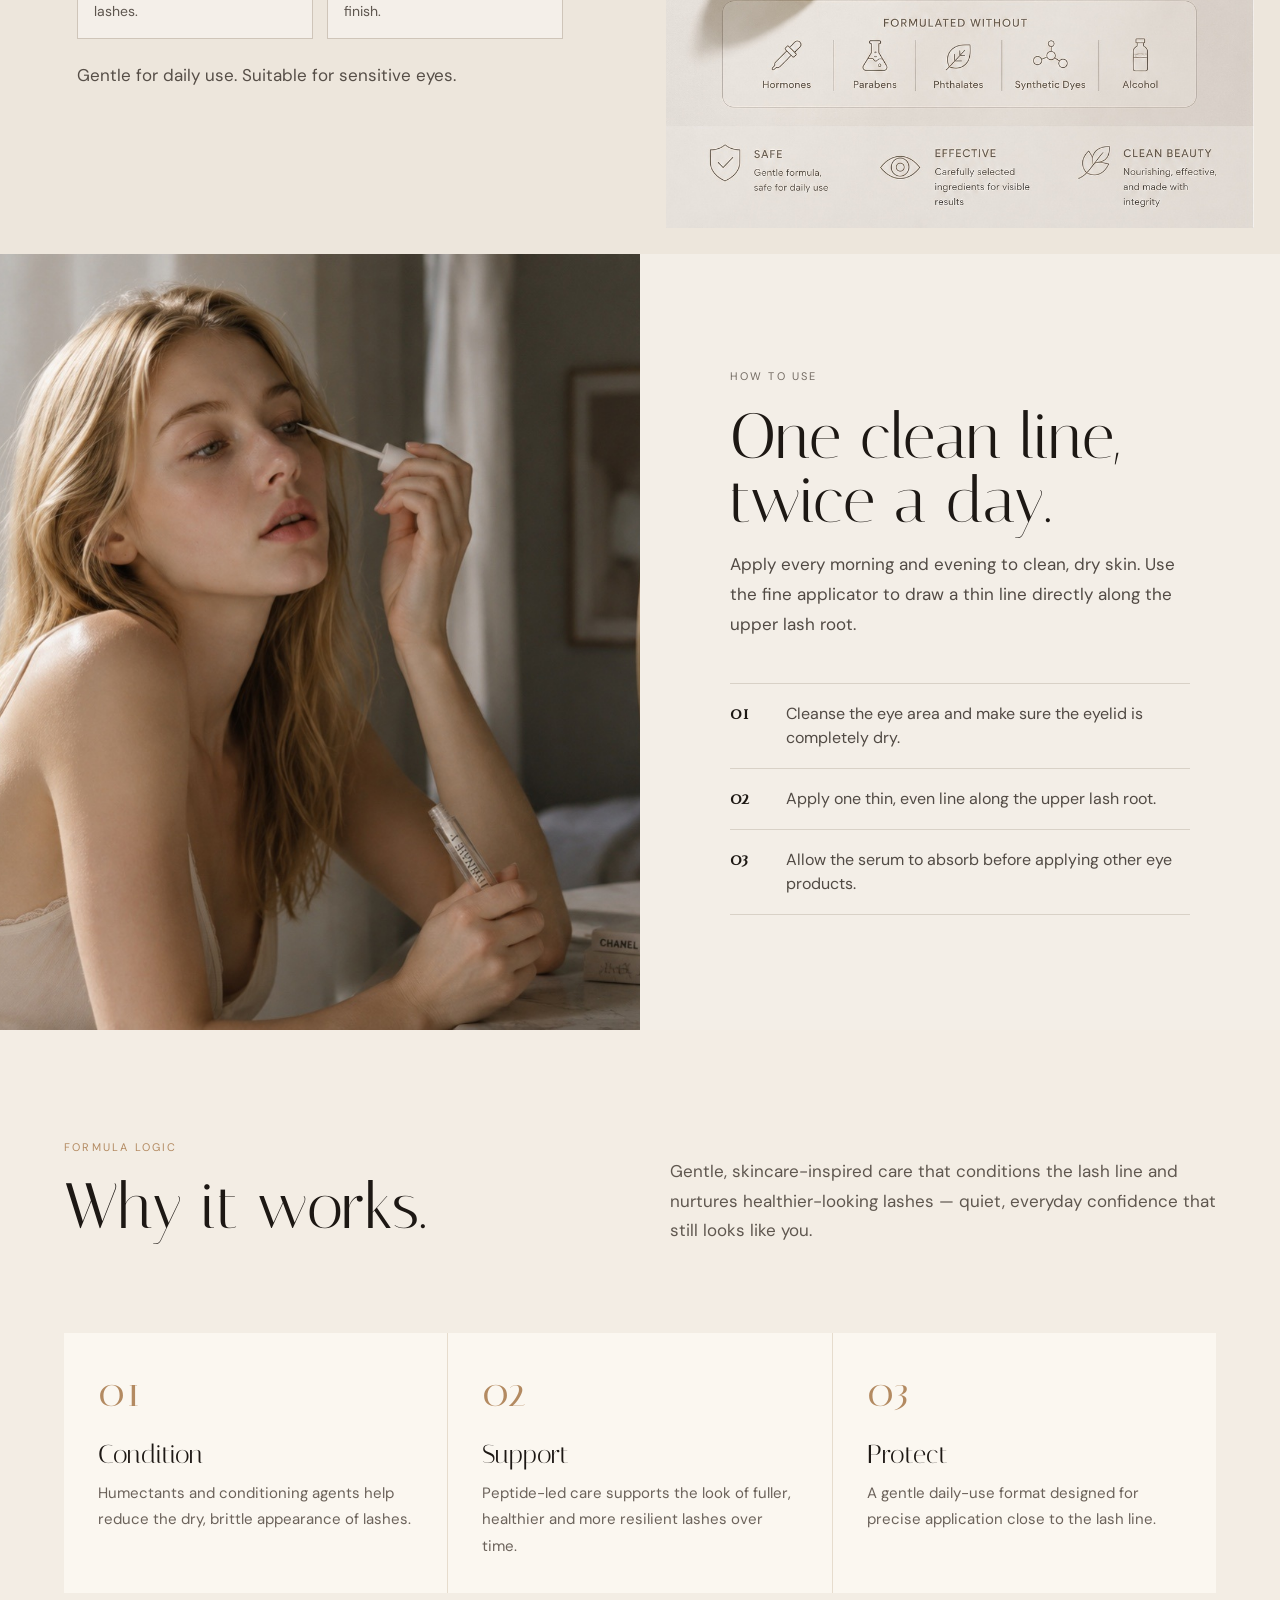
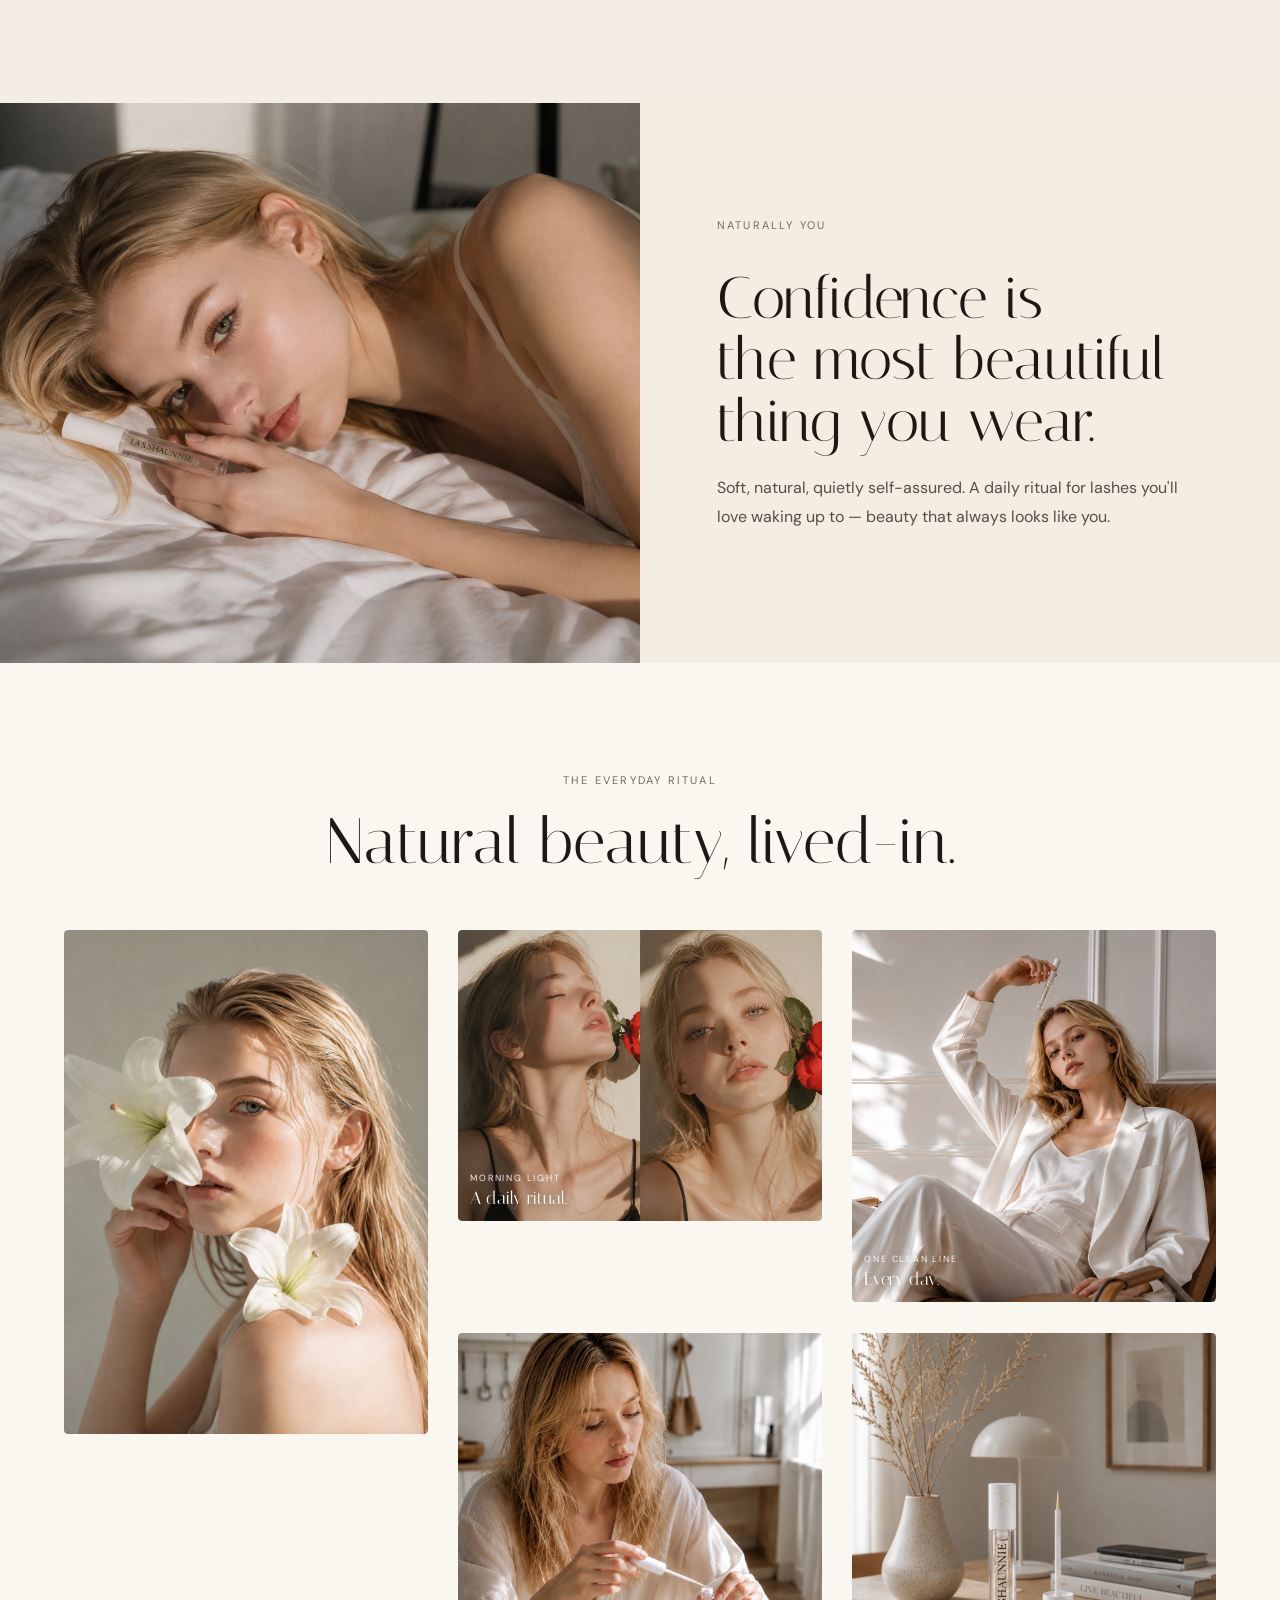
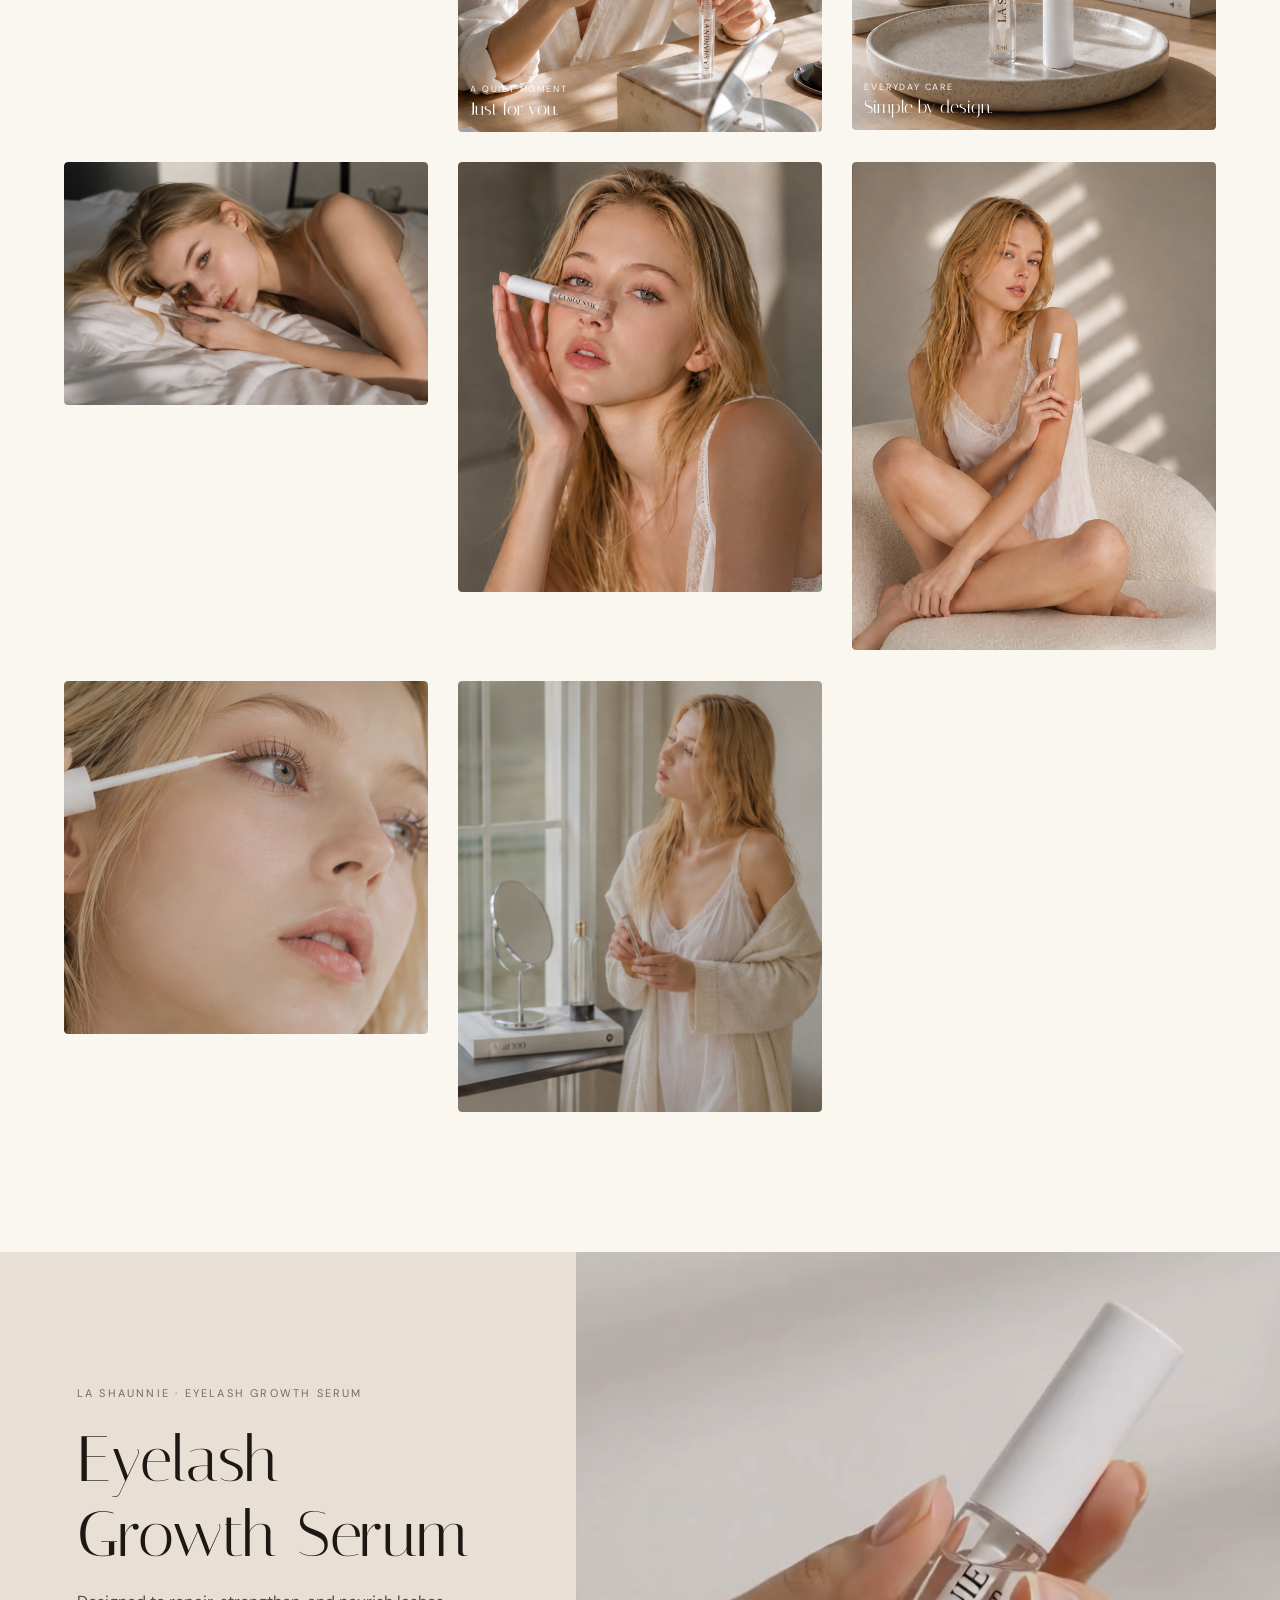
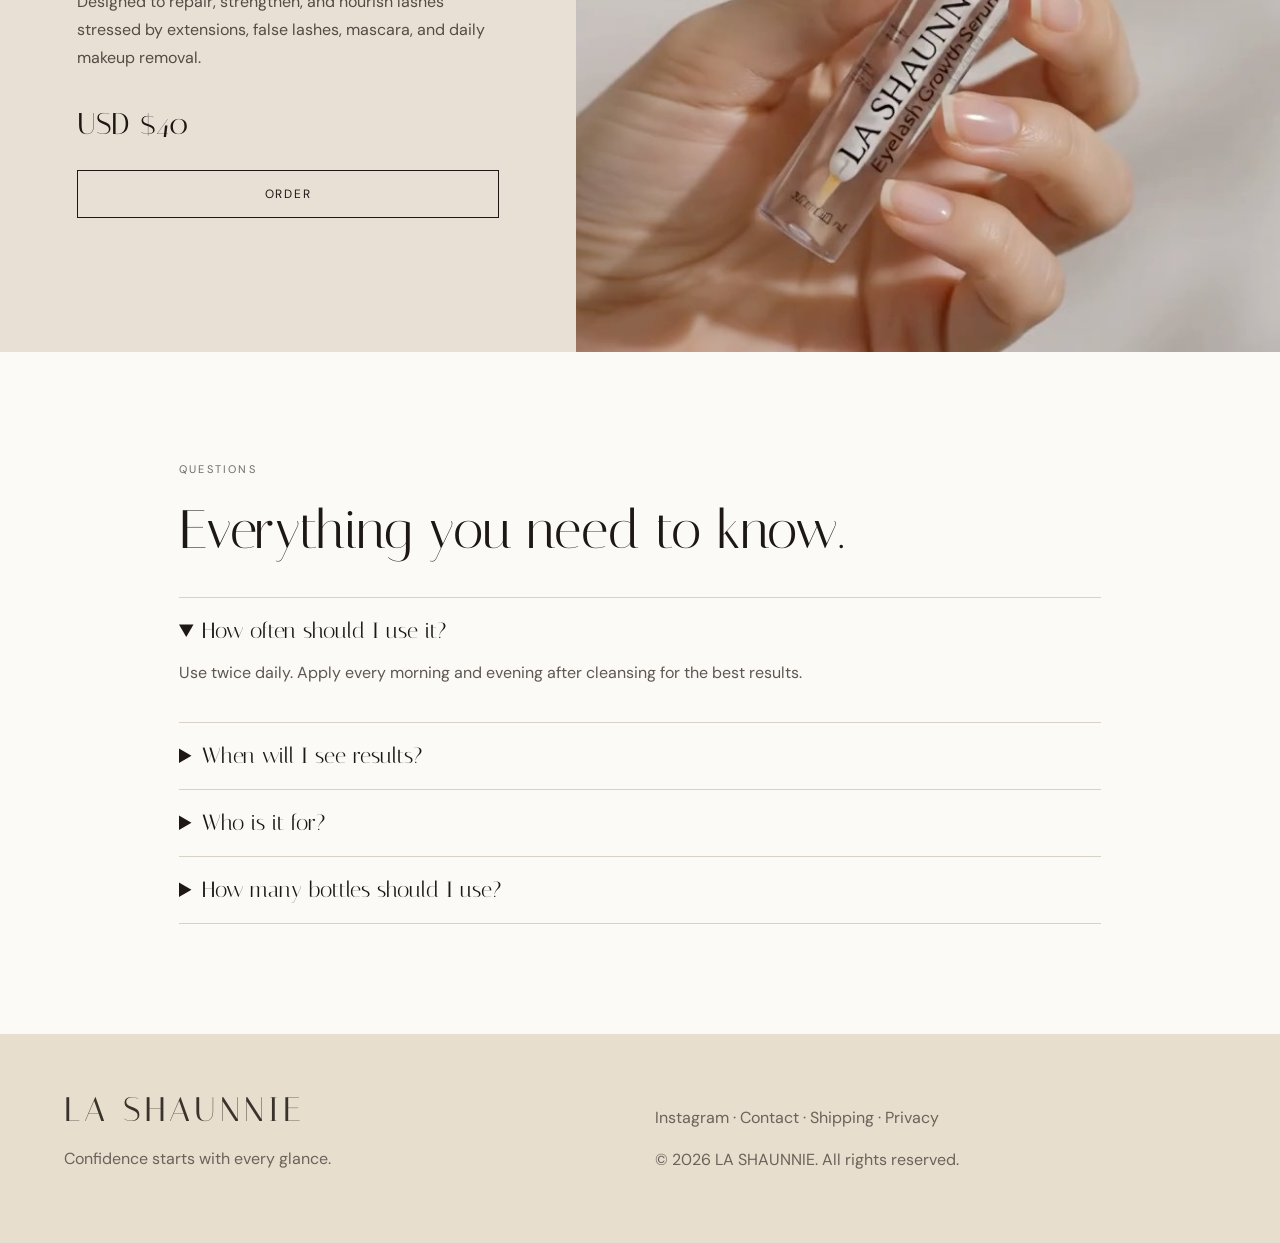
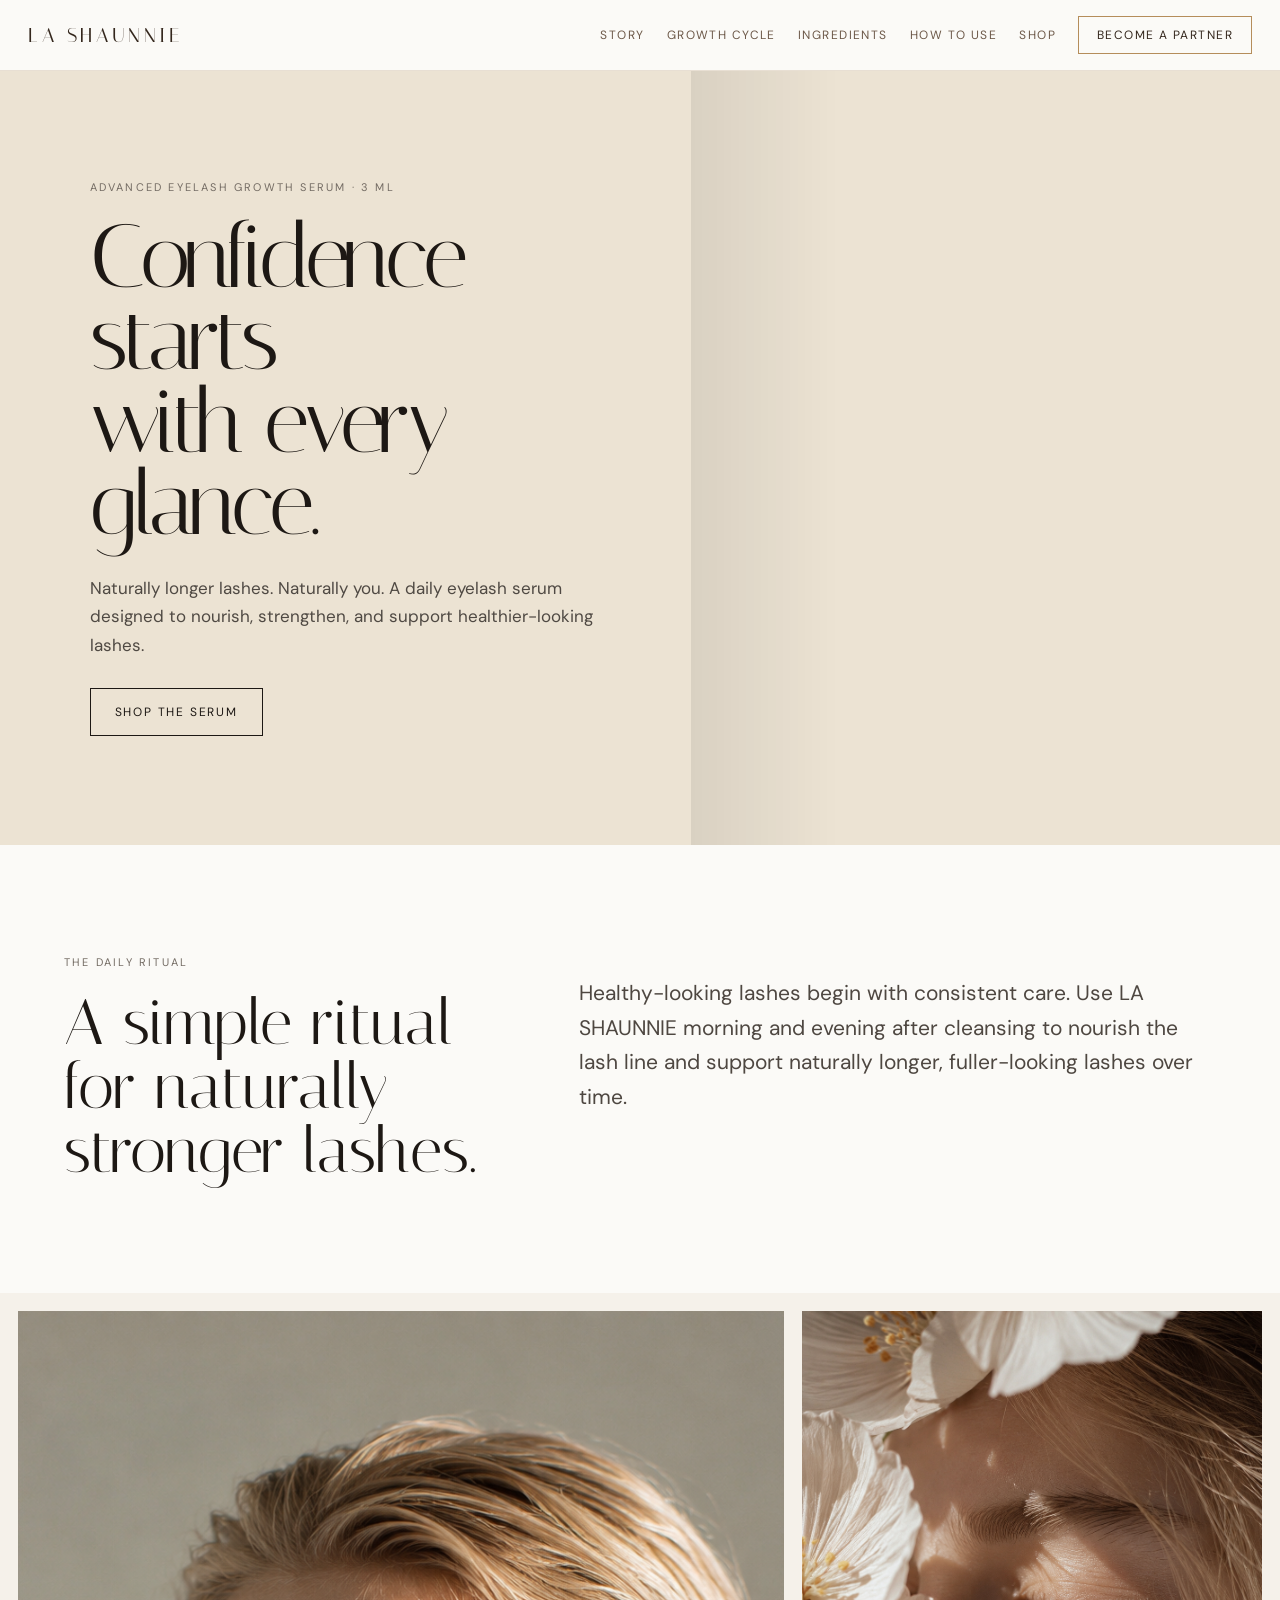
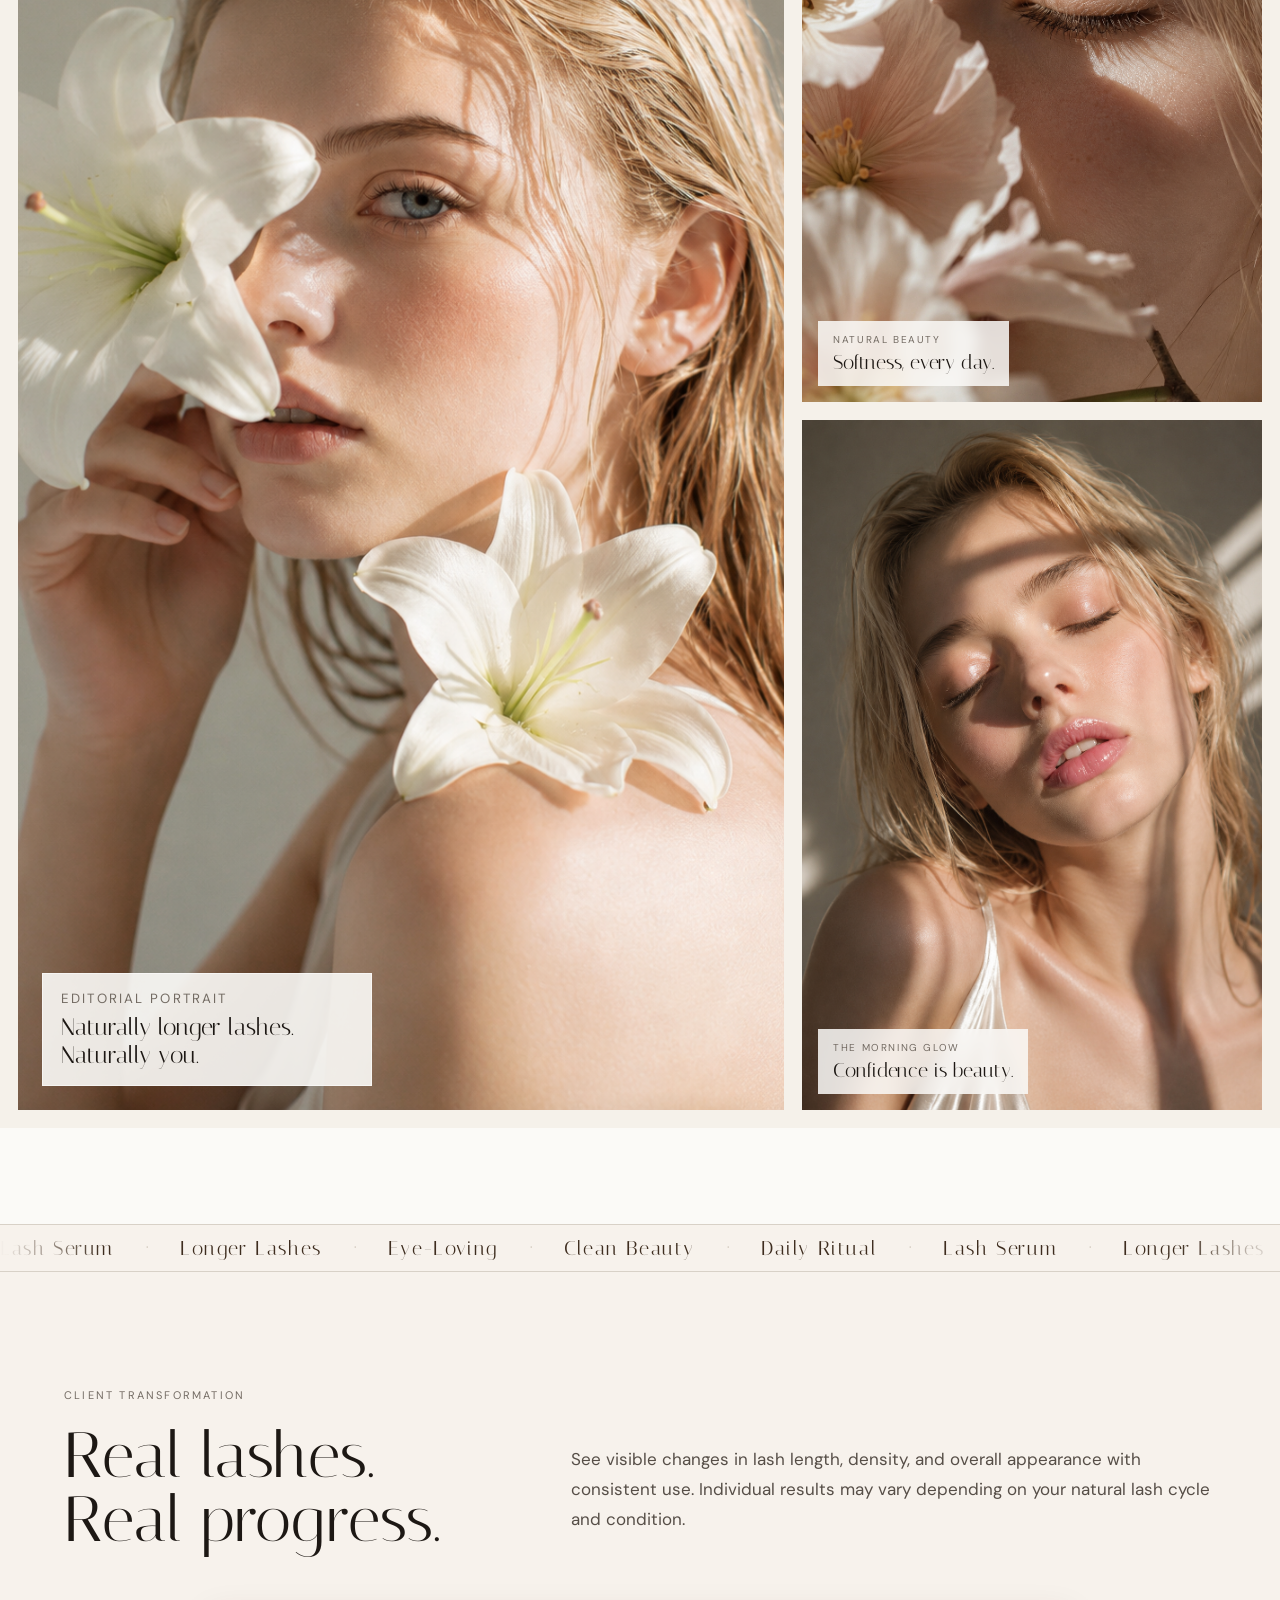
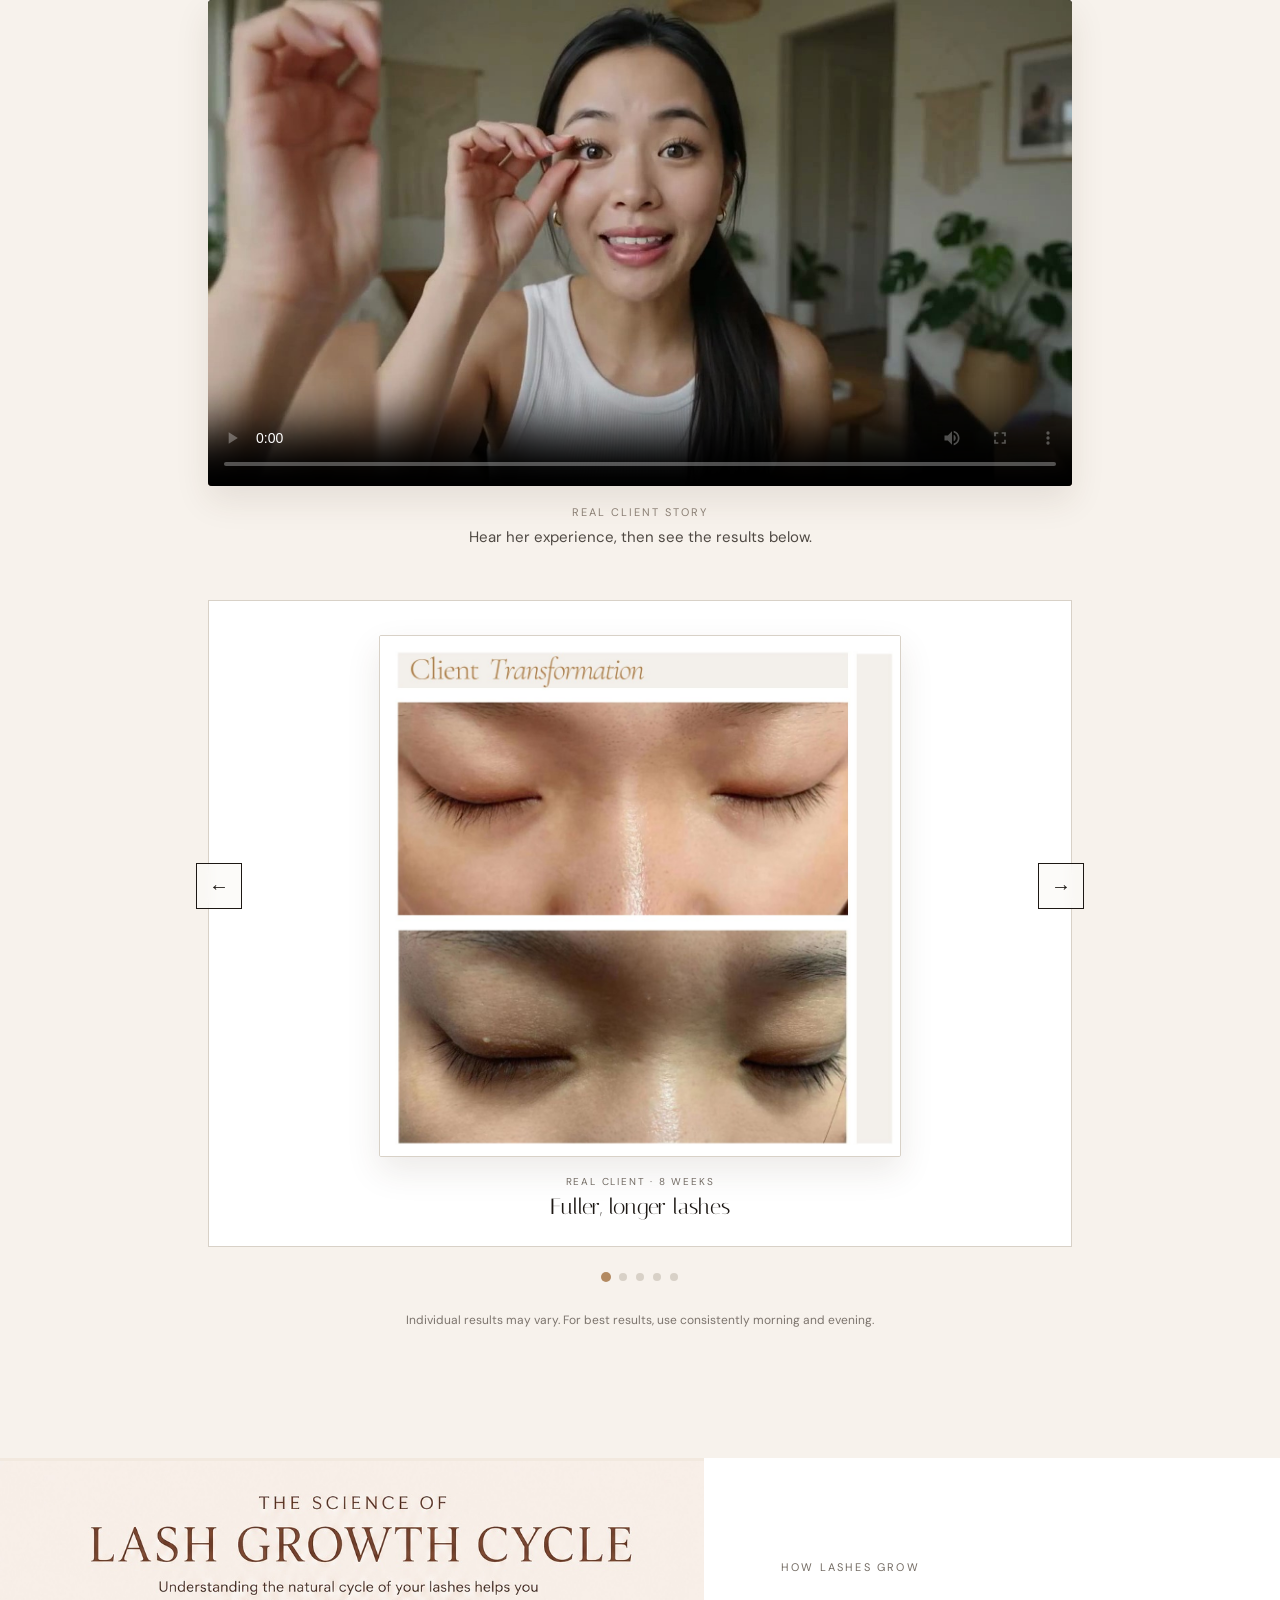
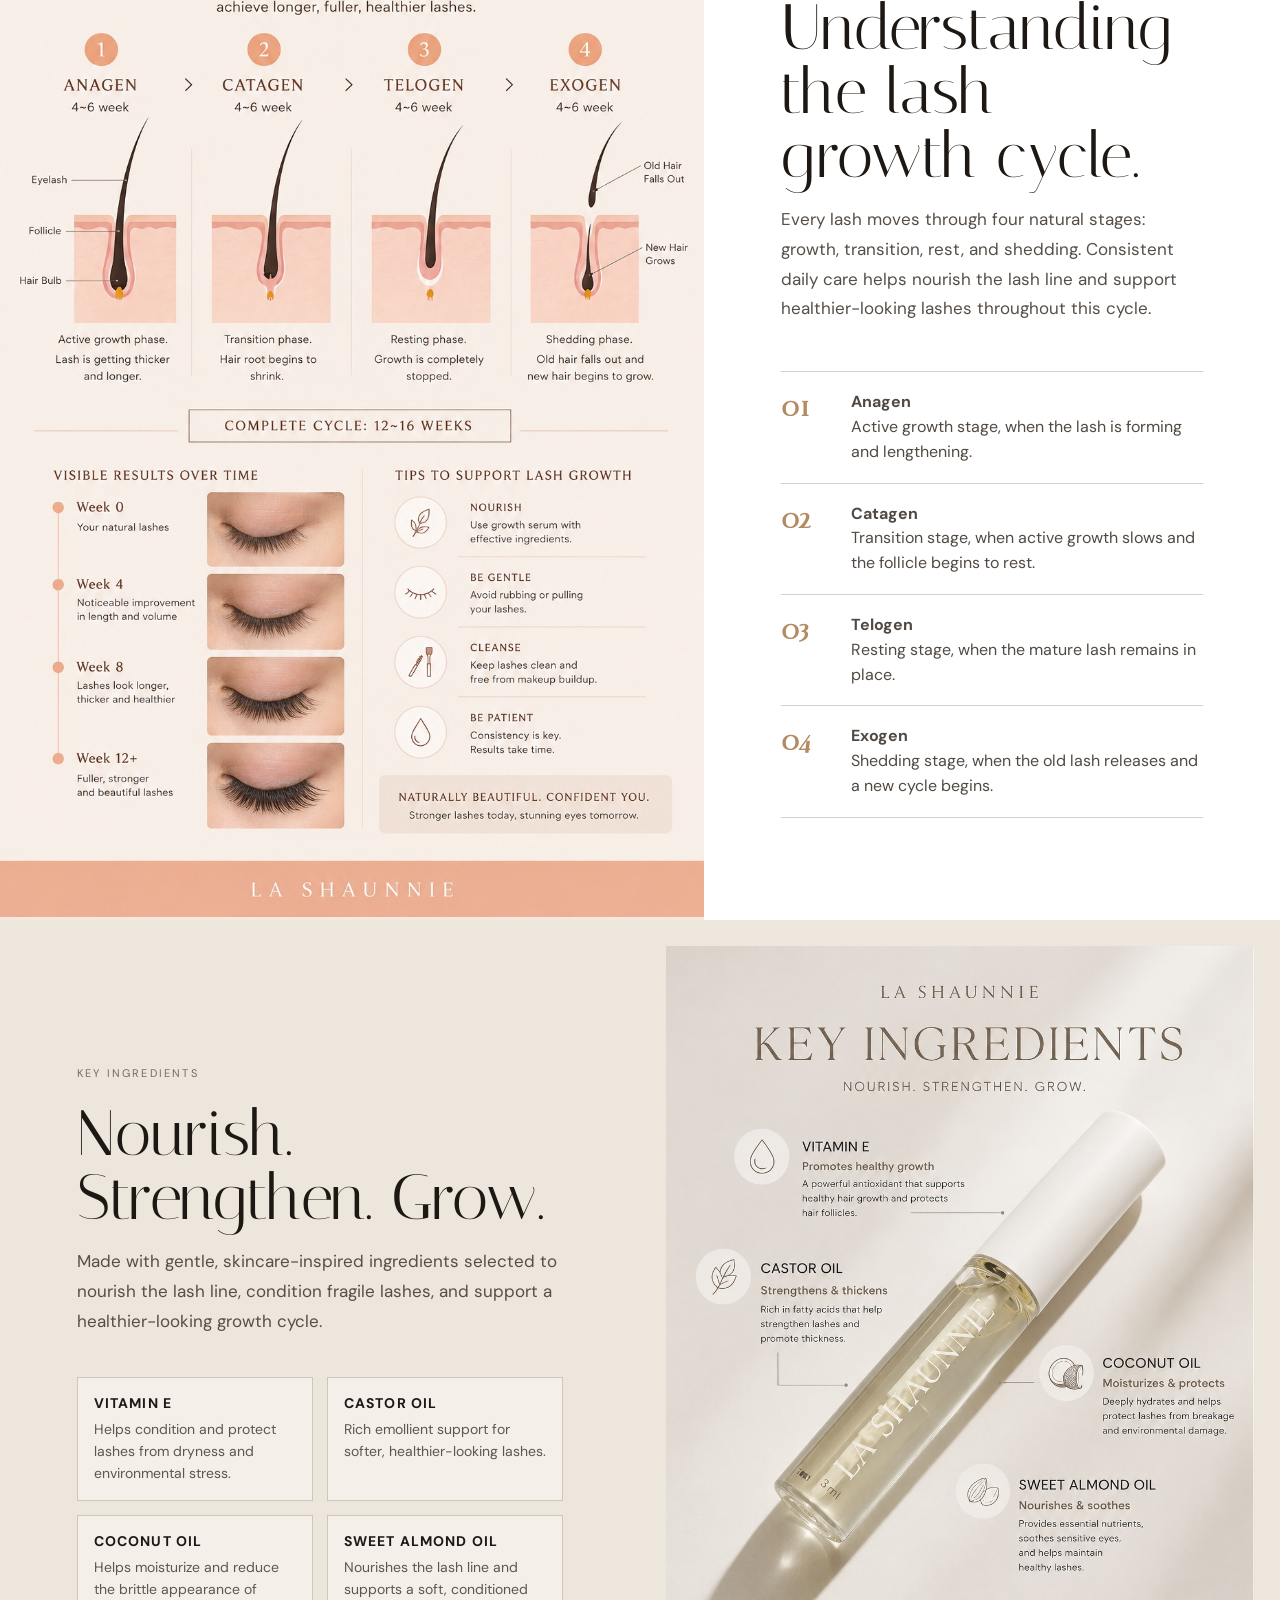
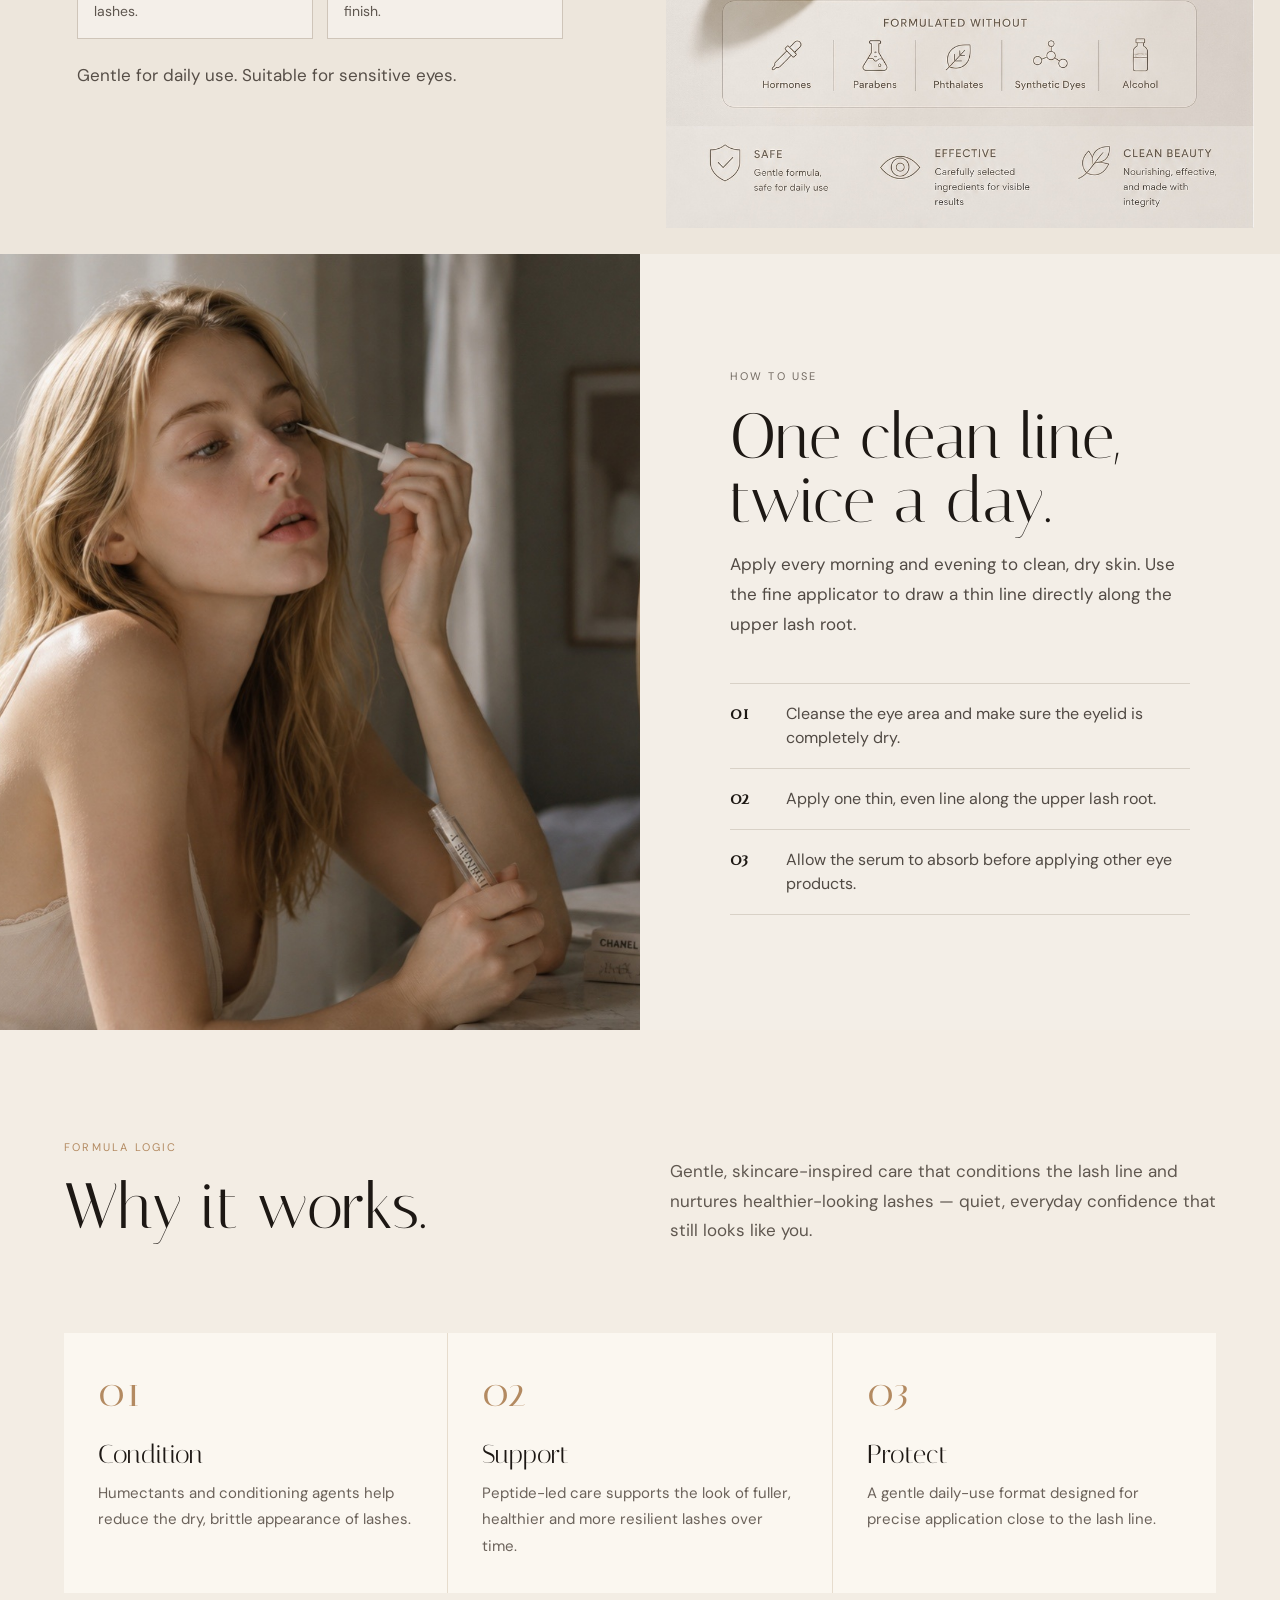
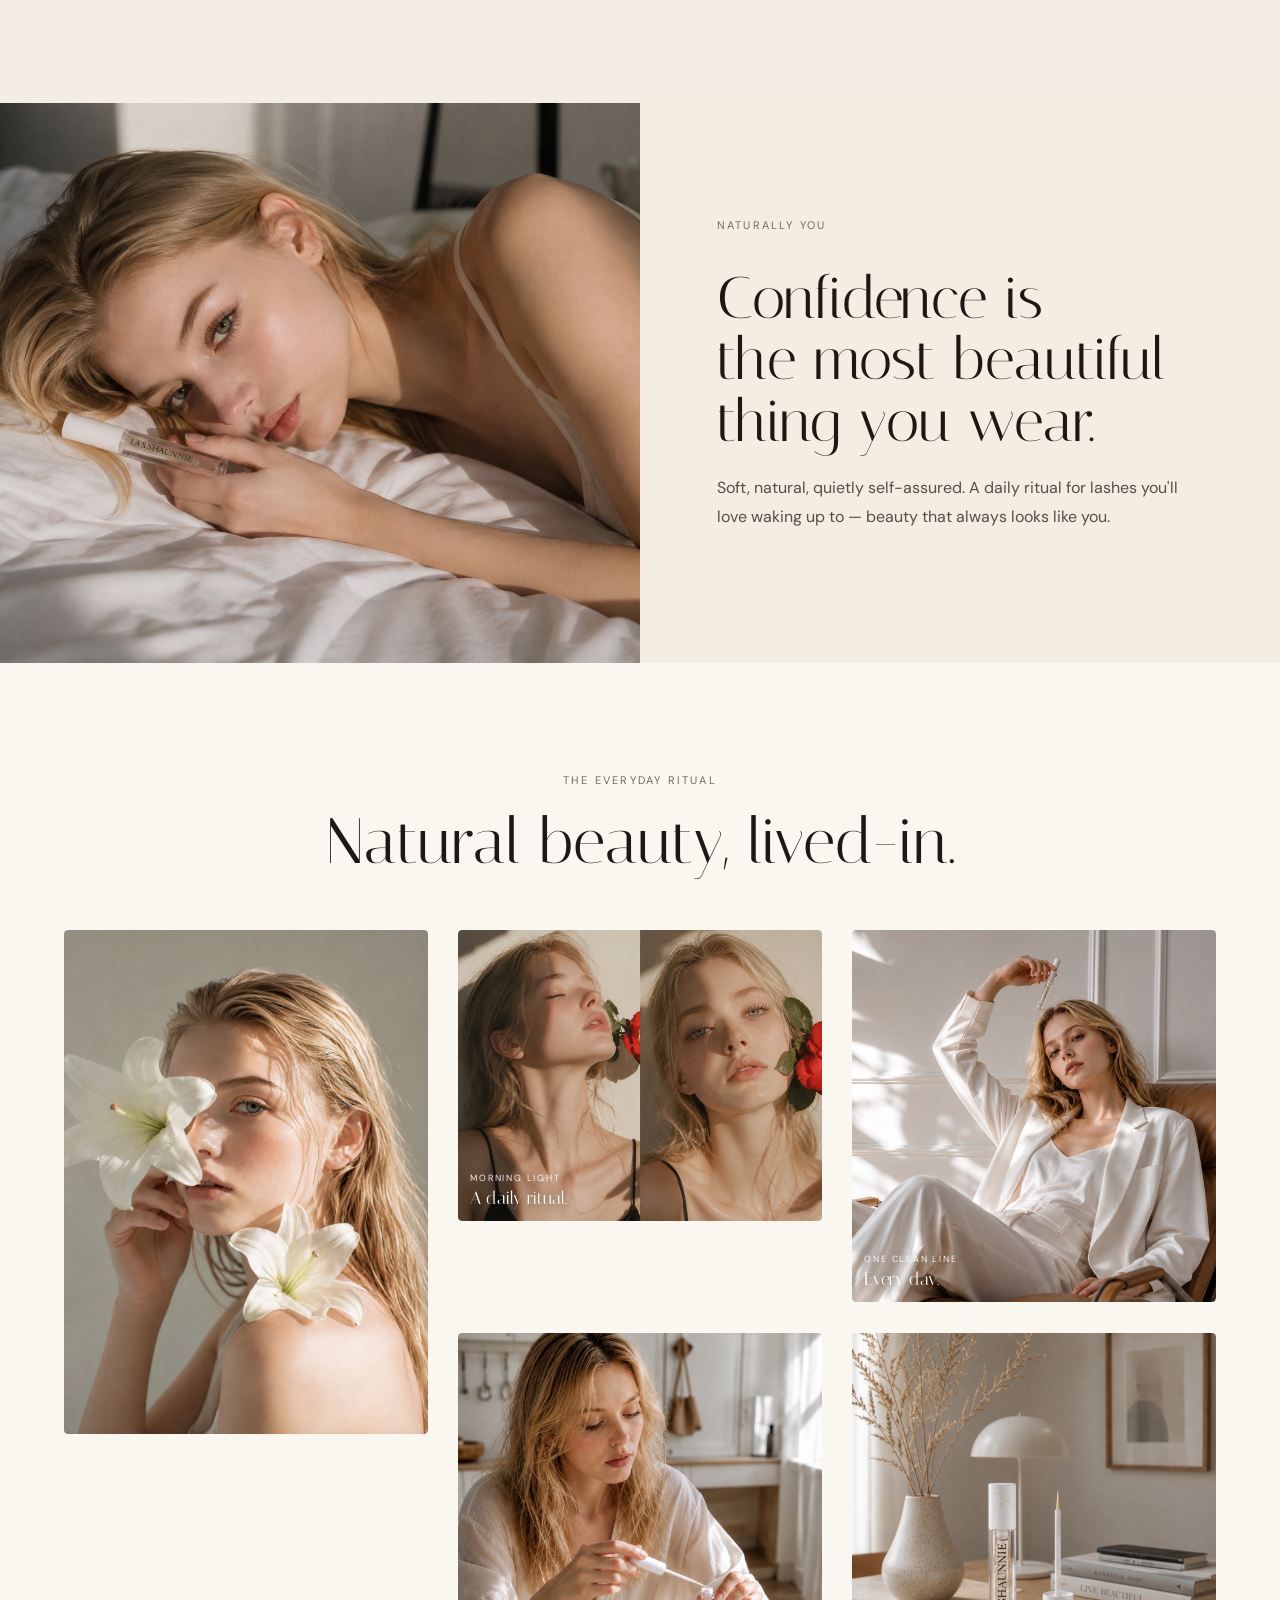
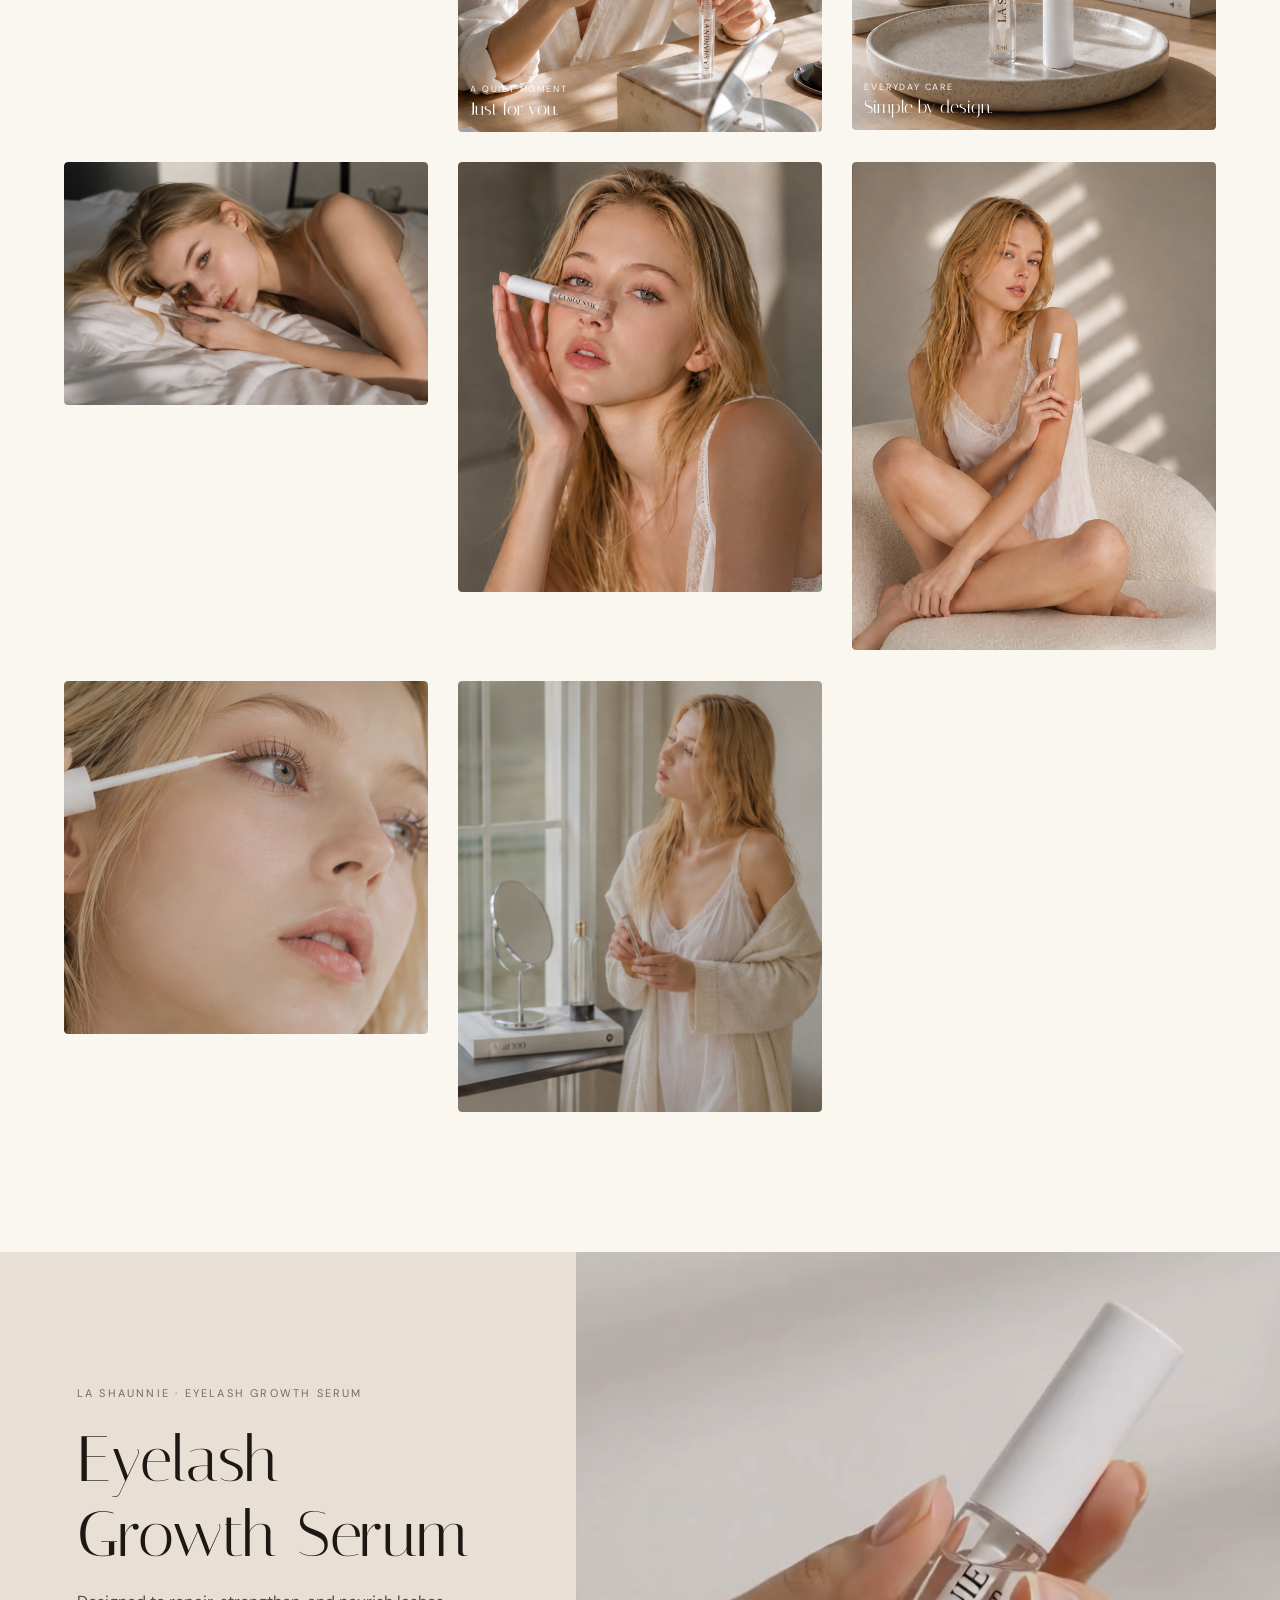
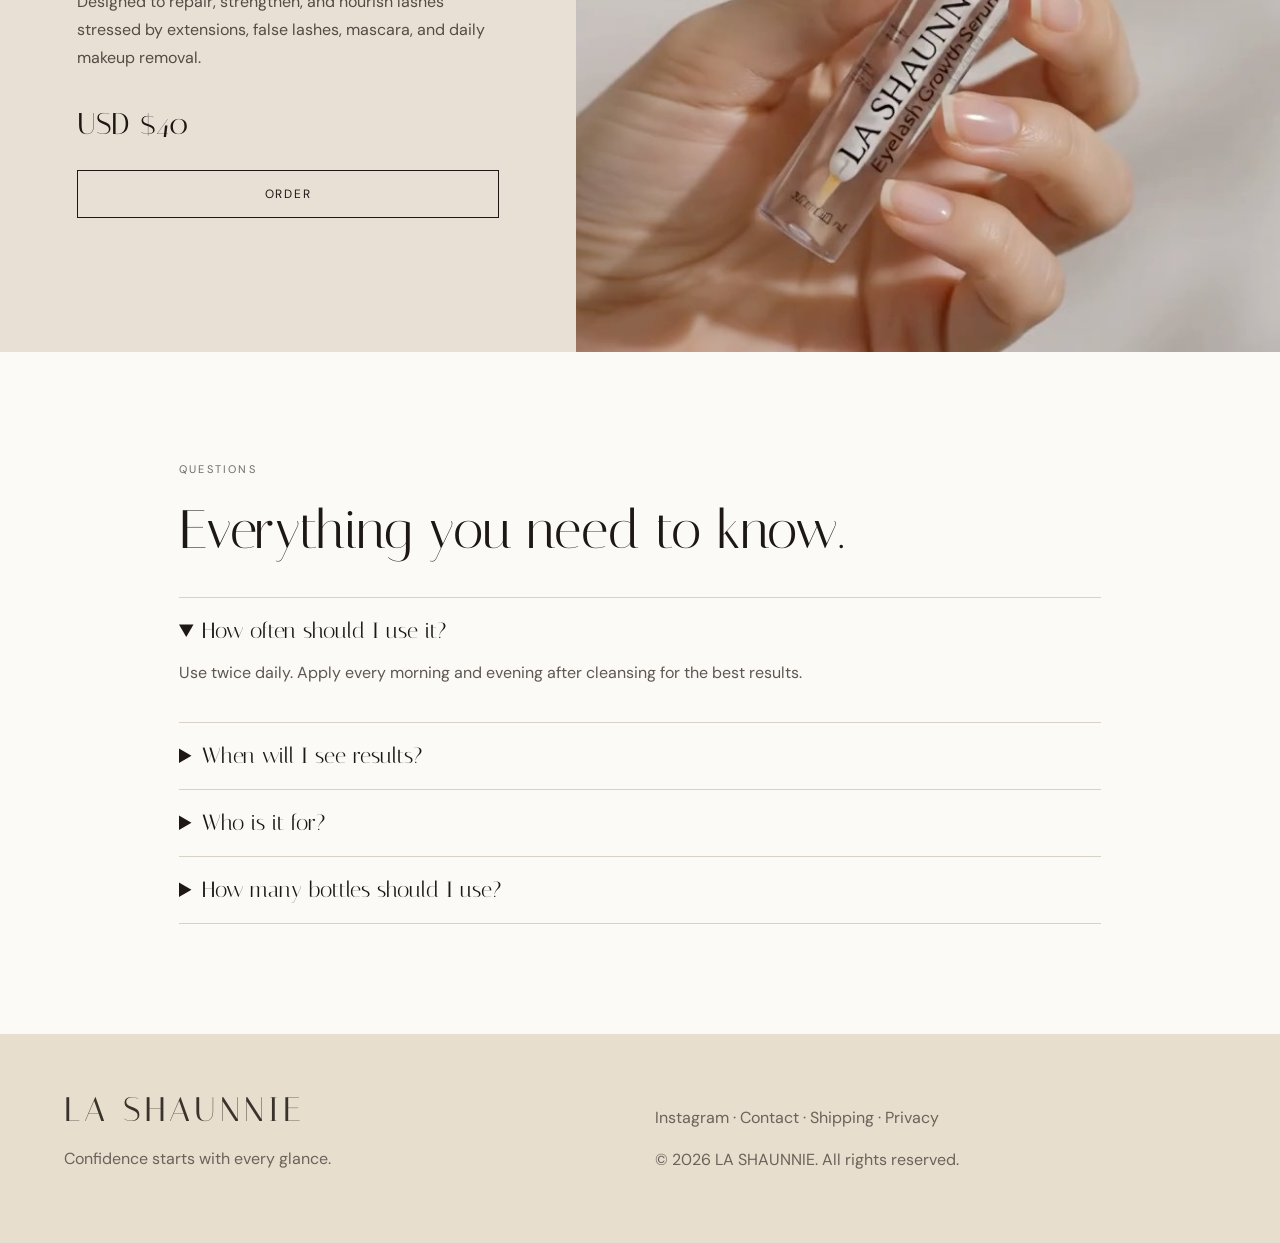
